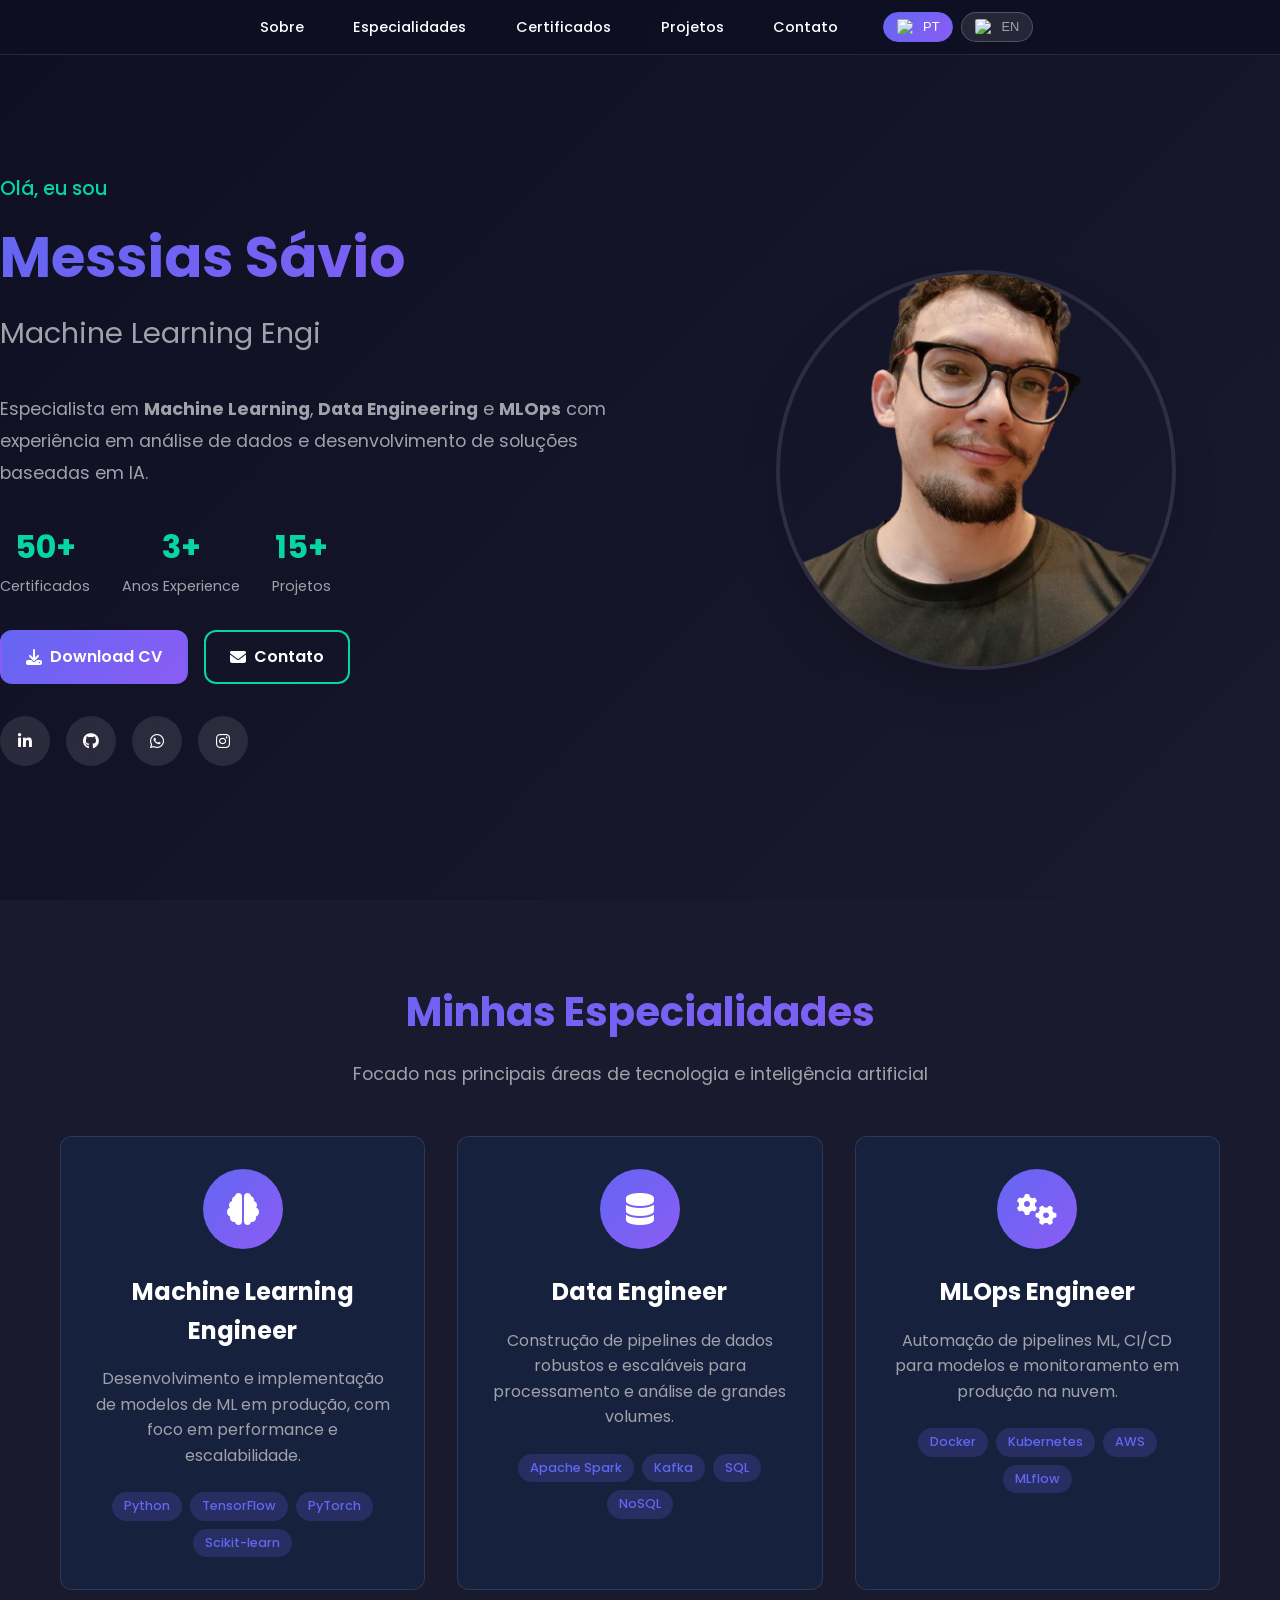
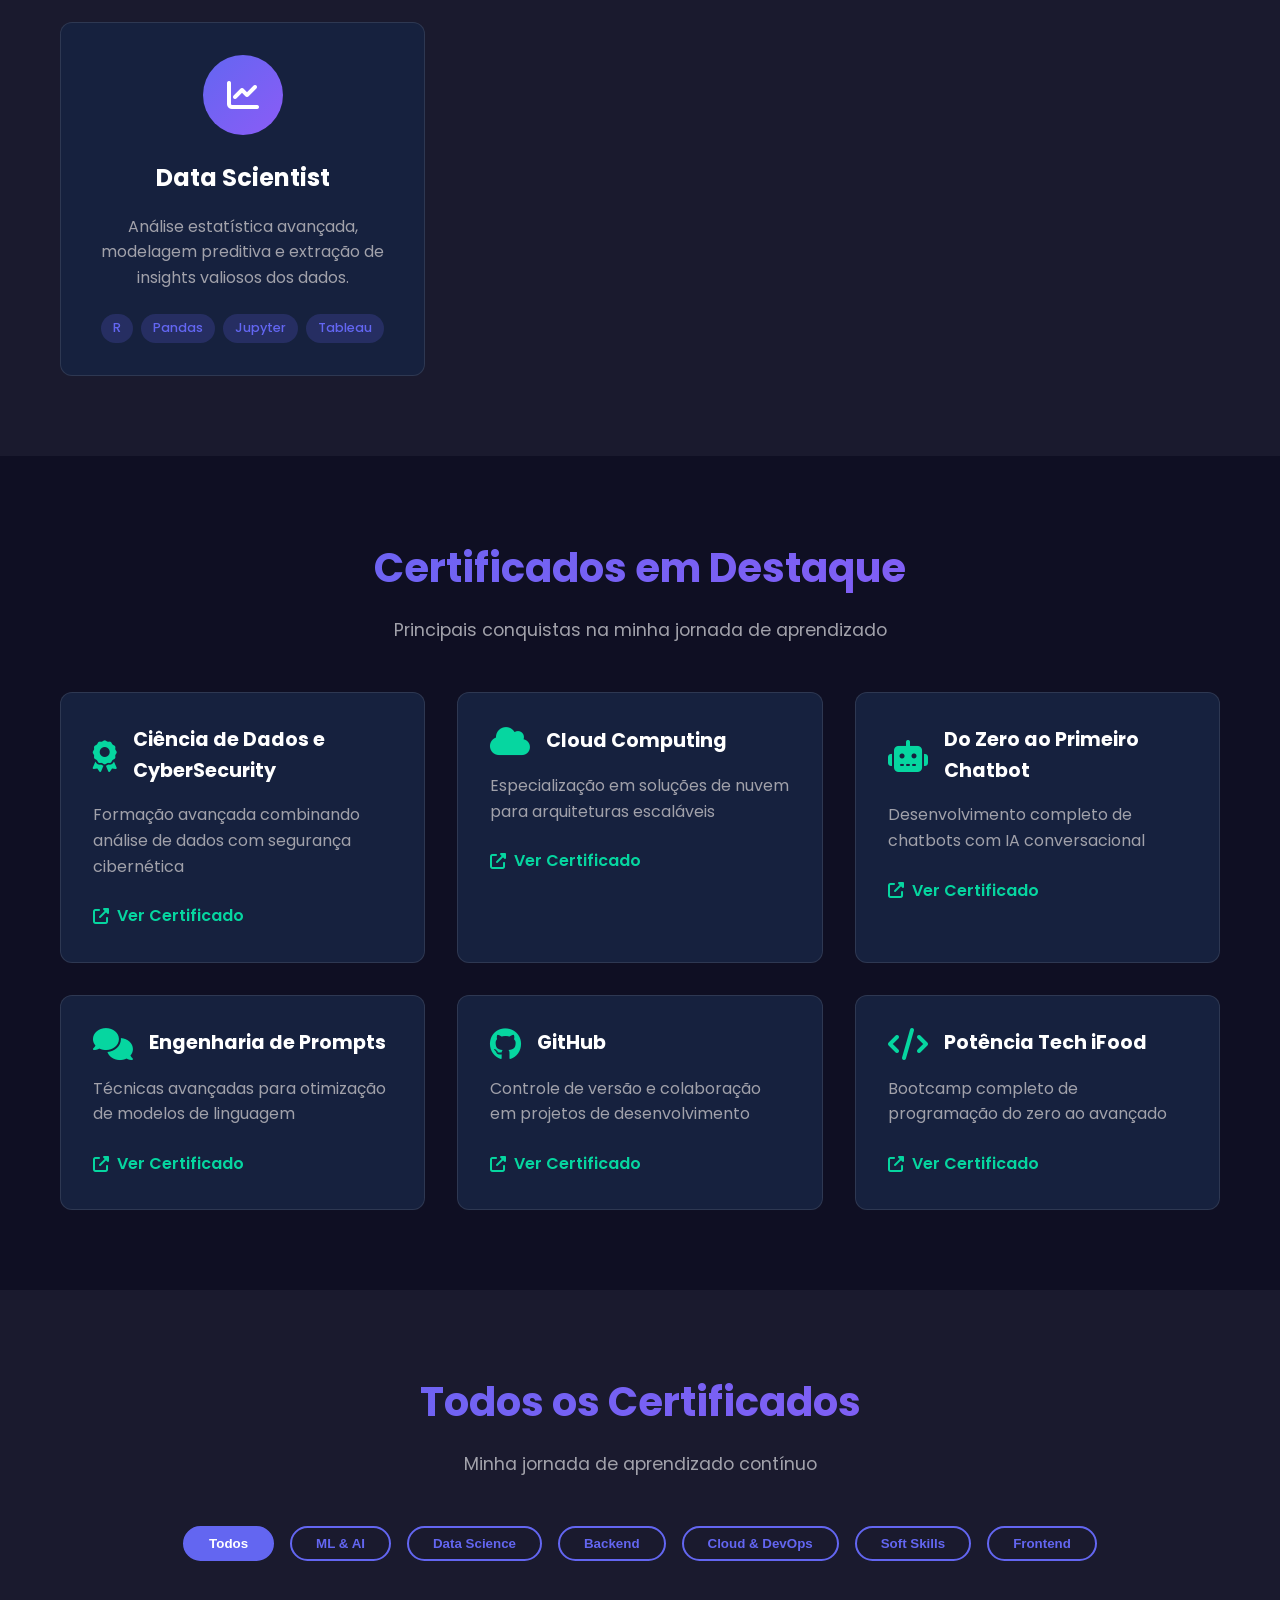
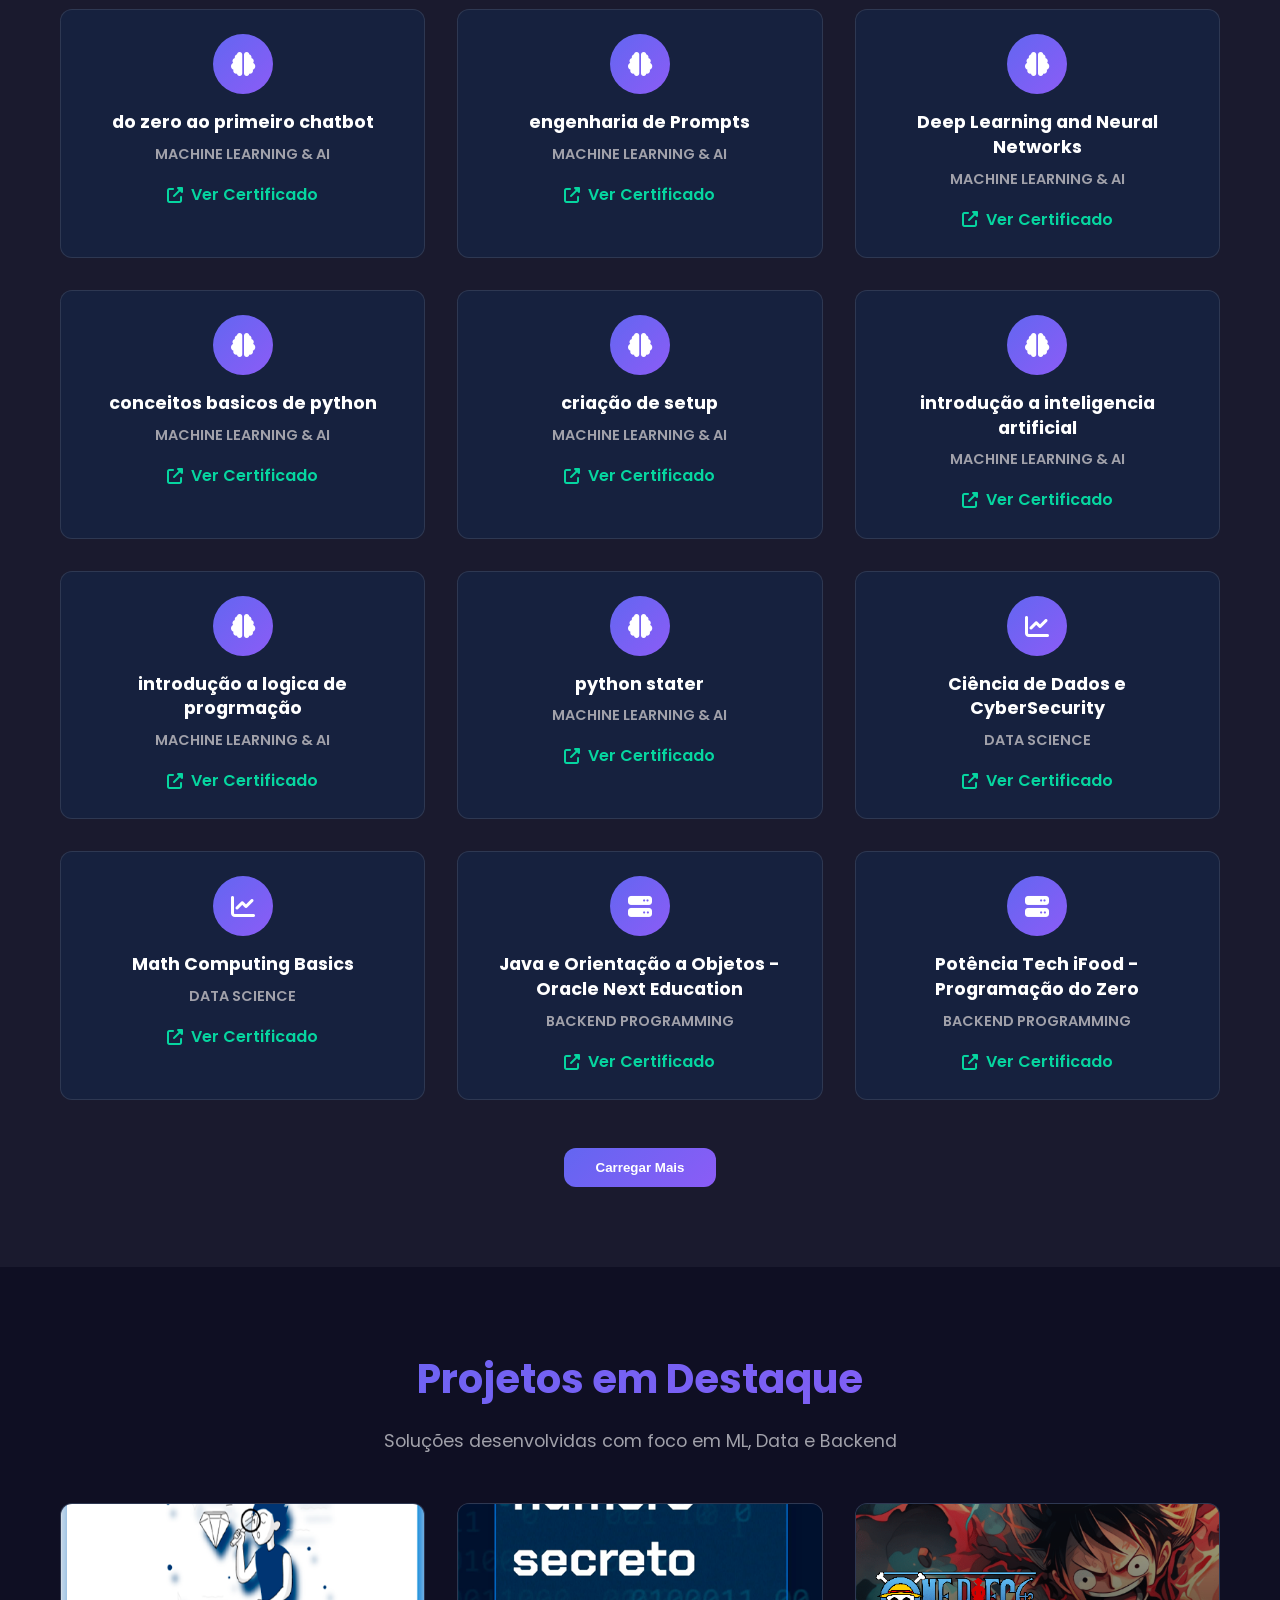
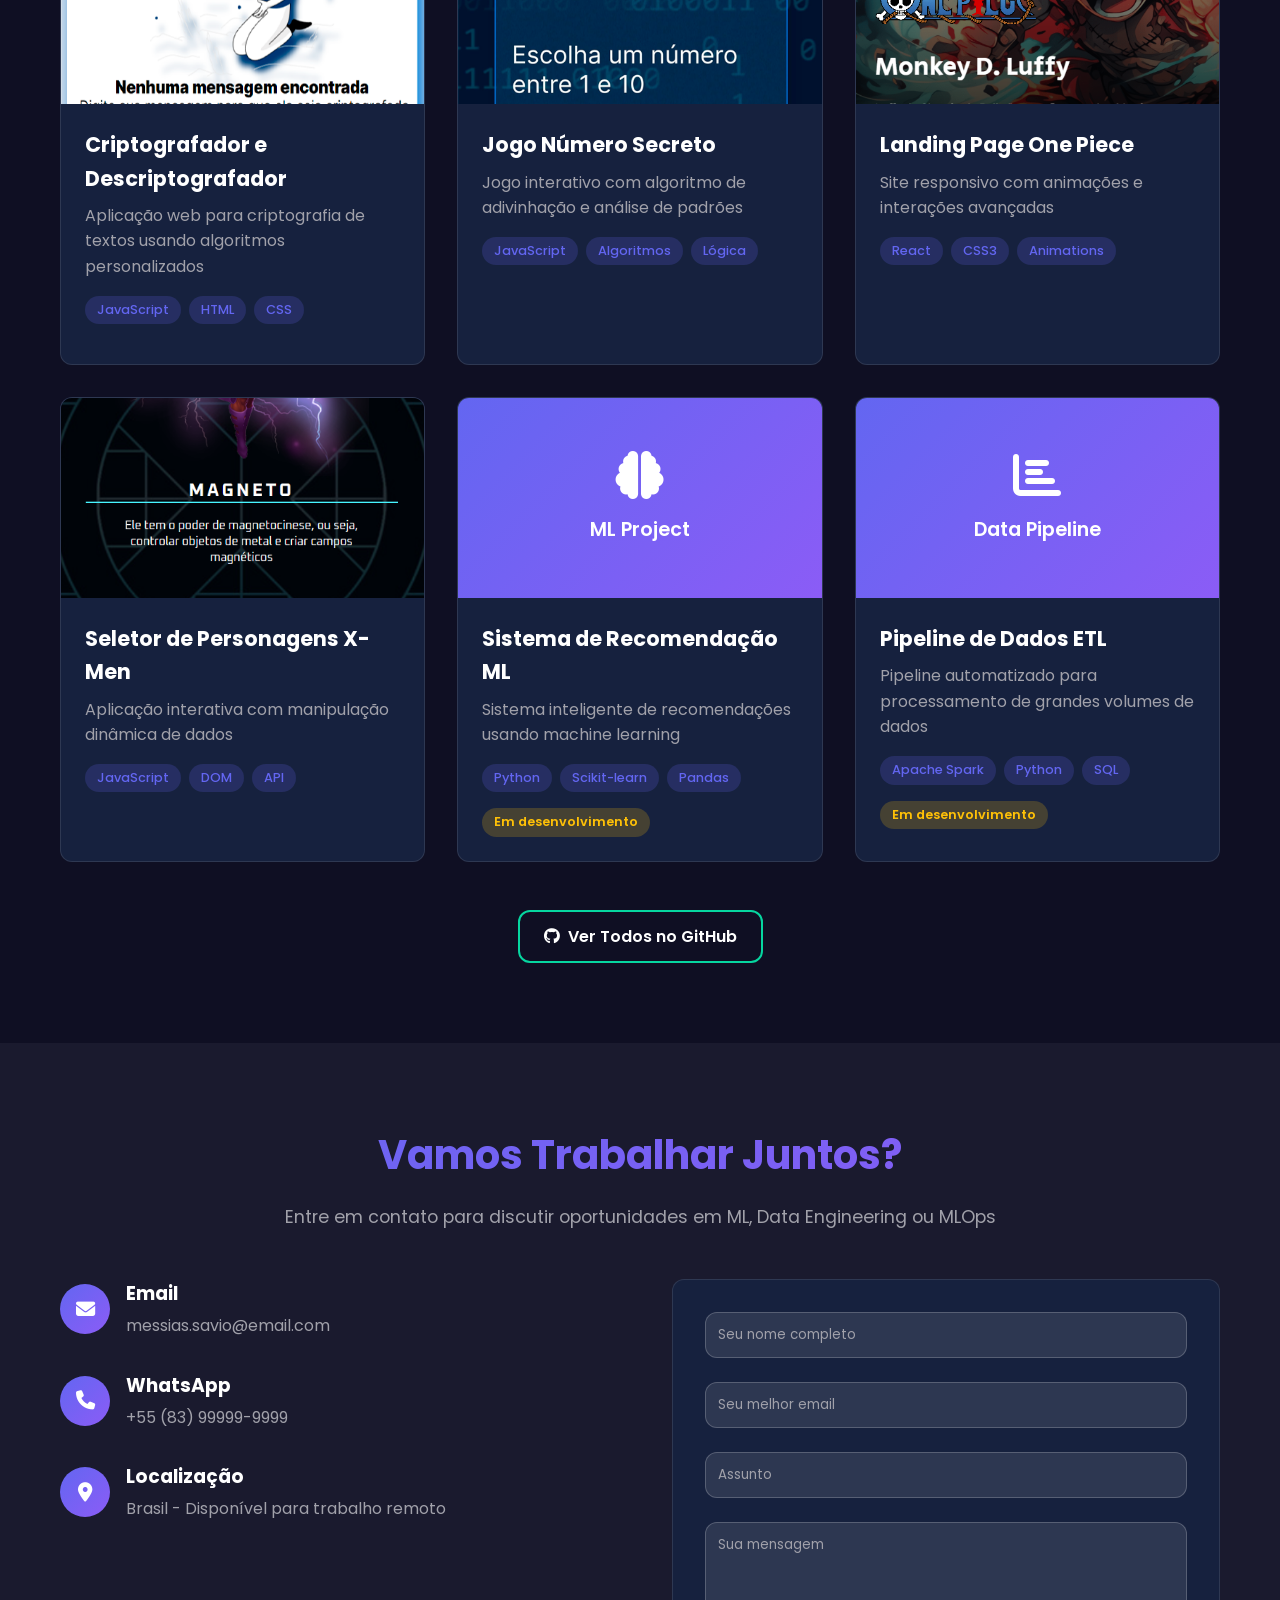
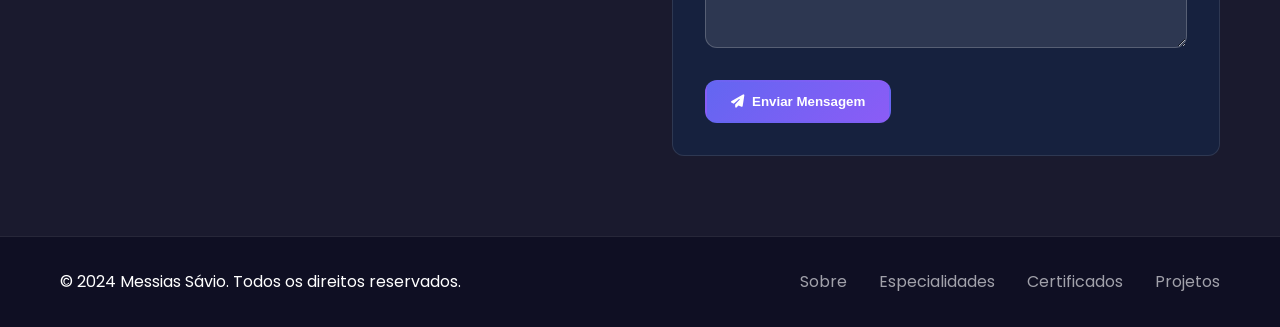
==== portifolio/index.html @ c8ed02da "fix: correct certificate links for GitHub Pages" ====
<!DOCTYPE html>
<html lang="pt-BR">
  <head>
    <meta charset="UTF-8" />
    <meta name="viewport" content="width=device-width, initial-scale=1.0" />
    <title>Messias Sávio - ML Engineer | Data Engineer | MLOps | Data Scientist</title>

    <link
      rel="stylesheet"
      href="https://cdnjs.cloudflare.com/ajax/libs/font-awesome/6.4.0/css/all.min.css"
    />

    <link
      rel="stylesheet"
      href="https://cdn.jsdelivr.net/gh/devicons/devicon@v2.14.0/devicon.min.css"
    />

    <link rel="preconnect" href="https://fonts.googleapis.com" />
    <link rel="preconnect" href="https://fonts.gstatic.com" crossorigin />
    <link
      href="https://fonts.googleapis.com/css2?family=Poppins:ital,wght@0,100;0,200;0,300;0,400;0,500;0,600;0,700;0,800;0,900;1,100;1,200;1,300;1,400;1,500;1,600;1,700;1,800;1,900&family=Raleway:ital,wght@0,100..900;1,100..900&display=swap"
      rel="stylesheet"
    />

    <link rel="stylesheet" href="./src/css/reset.css">
    <link rel="stylesheet" href="./src/css/estilos.css">
    <link rel="stylesheet" href="./src/css/responsivo.css">

  </head>
  <body>
    <header class="cabecalho">
      <div class="container">
        <nav class="menu">
          <ul>
            <li><a href="#sobre" data-i18n="nav.about">Sobre</a></li>
            <li><a href="#especialidades" data-i18n="nav.specialties">Especialidades</a></li>
            <li><a href="#certificados" data-i18n="nav.certificates">Certificados</a></li>
            <li><a href="#projetos" data-i18n="nav.projects">Projetos</a></li>
            <li><a href="#contato" data-i18n="nav.contact">Contato</a></li>
          </ul>
        </nav>

        <div class="language-switcher">
          <button class="lang-btn active" data-lang="pt">
            <img src="https://flagicons.lipis.dev/flags/4x3/br.svg" alt="PT" width="20" height="15">
            PT
          </button>
          <button class="lang-btn" data-lang="en">
            <img src="https://flagicons.lipis.dev/flags/4x3/us.svg" alt="EN" width="20" height="15">
            EN
          </button>
        </div>

        <div class="menu-mobile">
          <i class="fas fa-bars"></i>
        </div>
      </div>
    </header>

    <!-- Hero Section -->
    <section class="hero" id="sobre">
      <div class="hero-content">
        <div class="hero-info">
          <h1 class="hero-title">
            <span class="greeting" data-i18n="hero.greeting">Olá, eu sou</span>
            <span class="name" data-i18n="hero.name">Messias Sávio</span>
            <span class="profession" id="animated-profession"></span>
          </h1>
          
          <p class="hero-description" data-i18n="hero.description">
            Especialista em <strong>Machine Learning</strong>, <strong>Data Engineering</strong> e <strong>MLOps</strong> 
            com experiência em análise de dados e desenvolvimento de soluções baseadas em IA.
          </p>
          
          <div class="hero-stats">
            <div class="stat">
              <span class="stat-number">50+</span>
              <span class="stat-label" data-i18n="hero.stats.certificates">Certificados</span>
            </div>
            <div class="stat">
              <span class="stat-number">3+</span>
              <span class="stat-label" data-i18n="hero.stats.experience">Anos Experience</span>
            </div>
            <div class="stat">
              <span class="stat-number">15+</span>
              <span class="stat-label" data-i18n="hero.stats.projects">Projetos</span>
            </div>
          </div>

          <div class="hero-buttons">
            <a href="./Resume_Messias_Savio_English.pdf" download class="btn-primary" id="downloadCV">
              <i class="fas fa-download"></i>
              <span data-i18n="hero.buttons.downloadCV">Download CV</span>
            </a>
            <a href="#contato" class="btn-secondary">
              <i class="fas fa-envelope"></i>
              <span data-i18n="hero.buttons.contact">Contato</span>
            </a>
          </div>

          <div class="social-links">
            <a href="https://www.linkedin.com/in/messias-savio/" title="LinkedIn" target="_blank">
              <i class="fab fa-linkedin-in"></i>
            </a>
            <a href="https://github.com/MessiasSavio" title="GitHub" target="_blank">
              <i class="fab fa-github"></i>
            </a>
            <a href="https://wa.me/5583999999999" title="WhatsApp" target="_blank">
              <i class="fab fa-whatsapp"></i>
            </a>
            <a href="https://www.instagram.com/messias.savio/" title="Instagram" target="_blank">
              <i class="fab fa-instagram"></i>
            </a>
          </div>
        </div>

        <div class="hero-image">
          <div class="image-container">
            <img src="./src/imagens/messias-perfil.png" alt="Messias Sávio - ML Engineer" />
            <div class="image-decoration"></div>
          </div>
        </div>
      </div>
    </section>

    <!-- Especialidades Section -->
    <section class="especialidades" id="especialidades">
      <div class="container">
        <h2 class="section-title" data-i18n="specialties.title">Minhas Especialidades</h2>
        <p class="section-subtitle" data-i18n="specialties.subtitle">Focado nas principais áreas de tecnologia e inteligência artificial</p>
        
        <div class="especialidades-grid">
          <div class="especialidade-card ml-engineer">
            <div class="card-icon">
              <i class="fas fa-brain"></i>
            </div>
            <h3 data-i18n="specialties.cards.mlEngineer.title">Machine Learning Engineer</h3>
            <p data-i18n="specialties.cards.mlEngineer.description">Desenvolvimento e implementação de modelos de ML em produção, com foco em performance e escalabilidade.</p>
            <div class="tech-stack">
              <span class="tech">Python</span>
              <span class="tech">TensorFlow</span>
              <span class="tech">PyTorch</span>
              <span class="tech">Scikit-learn</span>
            </div>
          </div>

          <div class="especialidade-card data-engineer">
            <div class="card-icon">
              <i class="fas fa-database"></i>
            </div>
            <h3 data-i18n="specialties.cards.dataEngineer.title">Data Engineer</h3>
            <p data-i18n="specialties.cards.dataEngineer.description">Construção de pipelines de dados robustos e escaláveis para processamento e análise de grandes volumes.</p>
            <div class="tech-stack">
              <span class="tech">Apache Spark</span>
              <span class="tech">Kafka</span>
              <span class="tech">SQL</span>
              <span class="tech">NoSQL</span>
            </div>
          </div>

          <div class="especialidade-card mlops-engineer">
            <div class="card-icon">
              <i class="fas fa-cogs"></i>
            </div>
            <h3 data-i18n="specialties.cards.mlopsEngineer.title">MLOps Engineer</h3>
            <p data-i18n="specialties.cards.mlopsEngineer.description">Automação de pipelines ML, CI/CD para modelos e monitoramento em produção na nuvem.</p>
            <div class="tech-stack">
              <span class="tech">Docker</span>
              <span class="tech">Kubernetes</span>
              <span class="tech">AWS</span>
              <span class="tech">MLflow</span>
            </div>
          </div>

          <div class="especialidade-card data-scientist">
            <div class="card-icon">
              <i class="fas fa-chart-line"></i>
            </div>
            <h3 data-i18n="specialties.cards.dataScientist.title">Data Scientist</h3>
            <p data-i18n="specialties.cards.dataScientist.description">Análise estatística avançada, modelagem preditiva e extração de insights valiosos dos dados.</p>
            <div class="tech-stack">
              <span class="tech">R</span>
              <span class="tech">Pandas</span>
              <span class="tech">Jupyter</span>
              <span class="tech">Tableau</span>
            </div>
          </div>
        </div>
      </div>
    </section>

    <!-- Certificados em Destaque -->
    <section class="certificados-destaque">
      <div class="container">
        <h2 class="section-title" data-i18n="certificates.featured.title">Certificados em Destaque</h2>
        <p class="section-subtitle" data-i18n="certificates.featured.subtitle">Principais conquistas na minha jornada de aprendizado</p>
        
        <div class="destaques-grid">
          <div class="destaque-card">
            <div class="card-header">
              <i class="fas fa-award"></i>
              <h3 data-i18n="certificates.featured.dataCyber.title">Ciência de Dados e CyberSecurity</h3>
            </div>
            <p data-i18n="certificates.featured.dataCyber.description">Formação avançada combinando análise de dados com segurança cibernética</p>
            <a href="./certificados/Destaques/Ciência de Dados e CyberSecurity.pdf" target="_blank" class="view-cert">
              <i class="fas fa-external-link-alt"></i>
              <span data-i18n="certificates.viewCert">Ver Certificado</span>
            </a>
          </div>

          <div class="destaque-card">
            <div class="card-header">
              <i class="fas fa-cloud"></i>
              <h3 data-i18n="certificates.featured.cloud.title">Cloud Computing</h3>
            </div>
            <p data-i18n="certificates.featured.cloud.description">Especialização em soluções de nuvem para arquiteturas escaláveis</p>
            <a href="./certificados/Destaques/Cloud Computing.pdf" target="_blank" class="view-cert">
              <i class="fas fa-external-link-alt"></i>
              <span data-i18n="certificates.viewCert">Ver Certificado</span>
            </a>
          </div>

          <div class="destaque-card">
            <div class="card-header">
              <i class="fas fa-robot"></i>
              <h3 data-i18n="certificates.featured.chatbot.title">Do Zero ao Primeiro Chatbot</h3>
            </div>
            <p data-i18n="certificates.featured.chatbot.description">Desenvolvimento completo de chatbots com IA conversacional</p>
            <a href="./certificados/Destaques/do zero ao primeiro chatbot.pdf" target="_blank" class="view-cert">
              <i class="fas fa-external-link-alt"></i>
              <span data-i18n="certificates.viewCert">Ver Certificado</span>
            </a>
          </div>

          <div class="destaque-card">
            <div class="card-header">
              <i class="fas fa-comments"></i>
              <h3 data-i18n="certificates.featured.prompts.title">Engenharia de Prompts</h3>
            </div>
            <p data-i18n="certificates.featured.prompts.description">Técnicas avançadas para otimização de modelos de linguagem</p>
            <a href="./certificados/Destaques/engenharia de Prompts.pdf" target="_blank" class="view-cert">
              <i class="fas fa-external-link-alt"></i>
              <span data-i18n="certificates.viewCert">Ver Certificado</span>
            </a>
          </div>

          <div class="destaque-card">
            <div class="card-header">
              <i class="fab fa-github"></i>
              <h3 data-i18n="certificates.featured.github.title">GitHub</h3>
            </div>
            <p data-i18n="certificates.featured.github.description">Controle de versão e colaboração em projetos de desenvolvimento</p>
            <a href="./certificados/Destaques/github.pdf" target="_blank" class="view-cert">
              <i class="fas fa-external-link-alt"></i>
              <span data-i18n="certificates.viewCert">Ver Certificado</span>
            </a>
          </div>

          <div class="destaque-card">
            <div class="card-header">
              <i class="fas fa-code"></i>
              <h3 data-i18n="certificates.featured.ifood.title">Potência Tech iFood</h3>
            </div>
            <p data-i18n="certificates.featured.ifood.description">Bootcamp completo de programação do zero ao avançado</p>
            <a href="./certificados/Destaques/Potência Tech iFood - Programação do Zero.pdf" target="_blank" class="view-cert">
              <i class="fas fa-external-link-alt"></i>
              <span data-i18n="certificates.viewCert">Ver Certificado</span>
            </a>
          </div>
        </div>
      </div>
    </section>
    <!-- Todos os Certificados -->
    <section class="certificados" id="certificados">
      <div class="container">
        <h2 class="section-title" data-i18n="certificates.all.title">Todos os Certificados</h2>
        <p class="section-subtitle" data-i18n="certificates.all.subtitle">Minha jornada de aprendizado contínuo</p>
        
        <div class="certificados-filter">
          <button class="filter-btn active" data-filter="all" data-i18n="certificates.filters.all">Todos</button>
          <button class="filter-btn" data-filter="ml-ai" data-i18n="certificates.filters.mlAi">ML & AI</button>
          <button class="filter-btn" data-filter="data-science" data-i18n="certificates.filters.dataScience">Data Science</button>
          <button class="filter-btn" data-filter="backend" data-i18n="certificates.filters.backend">Backend</button>
          <button class="filter-btn" data-filter="cloud-devops" data-i18n="certificates.filters.cloudDevops">Cloud & DevOps</button>
          <button class="filter-btn" data-filter="soft-skills" data-i18n="certificates.filters.softSkills">Soft Skills</button>
          <button class="filter-btn" data-filter="frontend" data-i18n="certificates.filters.frontend">Frontend</button>
        </div>

        <div class="certificados-grid" id="certificados-container">
          <!-- Certificados serão carregados dinamicamente via JavaScript -->
        </div>

        <button class="load-more-btn" id="load-more-certificates" data-i18n="certificates.loadMore">Carregar Mais</button>
      </div>
    </section>

    <!-- Projetos -->
    <section class="projetos" id="projetos">
      <div class="container">
        <h2 class="section-title" data-i18n="projects.title">Projetos em Destaque</h2>
        <p class="section-subtitle" data-i18n="projects.subtitle">Soluções desenvolvidas com foco em ML, Data e Backend</p>

        <div class="projetos-grid">
          <div class="projeto-card ml-project">
            <div class="projeto-image">
              <img src="./src/imagens/alura_decodificador.png" alt="Criptografador e Descriptografador" />
              <div class="projeto-overlay">
                <div class="projeto-links">
                  <a href="https://github.com/MessiasSavio/decodificador-genial" target="_blank" data-i18n-title="projects.viewOnGithub">
                    <i class="fab fa-github"></i>
                  </a>
                  <a href="#" target="_blank" data-i18n-title="projects.viewDemo">
                    <i class="fas fa-external-link-alt"></i>
                  </a>
                </div>
              </div>
            </div>
            <div class="projeto-content">
              <h3 data-i18n="projects.items.cryptographer.title">Criptografador e Descriptografador</h3>
              <p data-i18n="projects.items.cryptographer.description">Aplicação web para criptografia de textos usando algoritmos personalizados</p>
              <div class="projeto-tech">
                <span class="tech">JavaScript</span>
                <span class="tech">HTML</span>
                <span class="tech">CSS</span>
              </div>
            </div>
          </div>

          <div class="projeto-card data-project">
            <div class="projeto-image">
              <img src="./src/imagens/jogoNumeroSecreto.png" alt="Jogo Número Secreto" />
              <div class="projeto-overlay">
                <div class="projeto-links">
                  <a href="https://github.com/MessiasSavio/jogo-numero-secreto" target="_blank" data-i18n-title="projects.viewOnGithub">
                    <i class="fab fa-github"></i>
                  </a>
                  <a href="#" target="_blank" data-i18n-title="projects.viewDemo">
                    <i class="fas fa-external-link-alt"></i>
                  </a>
                </div>
              </div>
            </div>
            <div class="projeto-content">
              <h3 data-i18n="projects.items.numberGame.title">Jogo Número Secreto</h3>
              <p data-i18n="projects.items.numberGame.description">Jogo interativo com algoritmo de adivinhação e análise de padrões</p>
              <div class="projeto-tech">
                <span class="tech">JavaScript</span>
                <span class="tech">Algoritmos</span>
                <span class="tech">Lógica</span>
              </div>
            </div>
          </div>

          <div class="projeto-card fullstack-project">
            <div class="projeto-image">
              <img src="./src/imagens/projeto-one-piece.png" alt="Landing Page One Piece" />
              <div class="projeto-overlay">
                <div class="projeto-links">
                  <a href="https://github.com/MessiasSavio/projeto-one-piece" target="_blank" data-i18n-title="projects.viewOnGithub">
                    <i class="fab fa-github"></i>
                  </a>
                  <a href="#" target="_blank" data-i18n-title="projects.viewDemo">
                    <i class="fas fa-external-link-alt"></i>
                  </a>
                </div>
              </div>
            </div>
            <div class="projeto-content">
              <h3 data-i18n="projects.items.onePiece.title">Landing Page One Piece</h3>
              <p data-i18n="projects.items.onePiece.description">Site responsivo com animações e interações avançadas</p>
              <div class="projeto-tech">
                <span class="tech">React</span>
                <span class="tech">CSS3</span>
                <span class="tech">Animations</span>
              </div>
            </div>
          </div>

          <div class="projeto-card backend-project">
            <div class="projeto-image">
              <img src="./src/imagens/projeto-x-men.png" alt="Seletor X-Men" />
              <div class="projeto-overlay">
                <div class="projeto-links">
                  <a href="https://github.com/MessiasSavio/x-men-selector" target="_blank" data-i18n-title="projects.viewOnGithub">
                    <i class="fab fa-github"></i>
                  </a>
                  <a href="#" target="_blank" data-i18n-title="projects.viewDemo">
                    <i class="fas fa-external-link-alt"></i>
                  </a>
                </div>
              </div>
            </div>
            <div class="projeto-content">
              <h3 data-i18n="projects.items.xMen.title">Seletor de Personagens X-Men</h3>
              <p data-i18n="projects.items.xMen.description">Aplicação interativa com manipulação dinâmica de dados</p>
              <div class="projeto-tech">
                <span class="tech">JavaScript</span>
                <span class="tech">DOM</span>
                <span class="tech">API</span>
              </div>
            </div>
          </div>

          <!-- Projetos ML/Data (placeholder para futuros projetos) -->
          <div class="projeto-card ml-project">
            <div class="projeto-image">
              <div class="placeholder-project">
                <i class="fas fa-brain"></i>
                <span>ML Project</span>
              </div>
              <div class="projeto-overlay">
                <div class="projeto-links">
                  <a href="#" target="_blank" data-i18n-title="projects.inDevelopment">
                    <i class="fas fa-code"></i>
                  </a>
                </div>
              </div>
            </div>
            <div class="projeto-content">
              <h3 data-i18n="projects.items.mlRecommendation.title">Sistema de Recomendação ML</h3>
              <p data-i18n="projects.items.mlRecommendation.description">Sistema inteligente de recomendações usando machine learning</p>
              <div class="projeto-tech">
                <span class="tech">Python</span>
                <span class="tech">Scikit-learn</span>
                <span class="tech">Pandas</span>
              </div>
              <div class="projeto-status" data-i18n="projects.inDevelopment">Em desenvolvimento</div>
            </div>
          </div>

          <div class="projeto-card data-project">
            <div class="projeto-image">
              <div class="placeholder-project">
                <i class="fas fa-chart-bar"></i>
                <span>Data Pipeline</span>
              </div>
              <div class="projeto-overlay">
                <div class="projeto-links">
                  <a href="#" target="_blank" data-i18n-title="projects.inDevelopment">
                    <i class="fas fa-code"></i>
                  </a>
                </div>
              </div>
            </div>
            <div class="projeto-content">
              <h3 data-i18n="projects.items.etlPipeline.title">Pipeline de Dados ETL</h3>
              <p data-i18n="projects.items.etlPipeline.description">Pipeline automatizado para processamento de grandes volumes de dados</p>
              <div class="projeto-tech">
                <span class="tech">Apache Spark</span>
                <span class="tech">Python</span>
                <span class="tech">SQL</span>
              </div>
              <div class="projeto-status" data-i18n="projects.inDevelopment">Em desenvolvimento</div>
            </div>
          </div>
        </div>

        <div class="view-all-projects">
          <a href="https://github.com/MessiasSavio" target="_blank" class="btn-secondary">
            <i class="fab fa-github"></i>
            <span data-i18n="projects.viewAllOnGithub">Ver Todos no GitHub</span>
          </a>
        </div>
      </div>
    </section>

    <!-- Contato -->
    <section class="contato" id="contato">
      <div class="container">
        <h2 class="section-title" data-i18n="contact.title">Vamos Trabalhar Juntos?</h2>
        <p class="section-subtitle" data-i18n="contact.subtitle">Entre em contato para discutir oportunidades em ML, Data Engineering ou MLOps</p>
        
        <div class="contato-content">
          <div class="contato-info">
            <div class="contato-item">
              <i class="fas fa-envelope"></i>
              <div>
                <h3 data-i18n="contact.email.label">Email</h3>
                <p>messias.savio@email.com</p>
              </div>
            </div>
            
            <div class="contato-item">
              <i class="fas fa-phone"></i>
              <div>
                <h3 data-i18n="contact.whatsapp.label">WhatsApp</h3>
                <p>+55 (83) 99999-9999</p>
              </div>
            </div>
            
            <div class="contato-item">
              <i class="fas fa-map-marker-alt"></i>
              <div>
                <h3 data-i18n="contact.location.label">Localização</h3>
                <p data-i18n="contact.location.value">Brasil - Disponível para trabalho remoto</p>
              </div>
            </div>
          </div>

          <div class="contato-form">
            <form>
              <div class="form-group">
                <input type="text" data-i18n-placeholder="contact.form.name" placeholder="Seu nome completo" required>
              </div>
              <div class="form-group">
                <input type="email" data-i18n-placeholder="contact.form.email" placeholder="Seu melhor email" required>
              </div>
              <div class="form-group">
                <input type="text" data-i18n-placeholder="contact.form.subject" placeholder="Assunto">
              </div>
              <div class="form-group">
                <textarea data-i18n-placeholder="contact.form.message" placeholder="Sua mensagem" rows="5" required></textarea>
              </div>
              <button type="submit" class="btn-primary">
                <i class="fas fa-paper-plane"></i>
                <span data-i18n="contact.form.send">Enviar Mensagem</span>
              </button>
            </form>
          </div>
        </div>
      </div>
    </section>

    <footer class="footer">
      <div class="container">
        <p data-i18n="footer.copyright">&copy; 2024 Messias Sávio. Todos os direitos reservados.</p>
        <div class="footer-links">
          <a href="#sobre" data-i18n="nav.about">Sobre</a>
          <a href="#especialidades" data-i18n="nav.specialties">Especialidades</a>
          <a href="#certificados" data-i18n="nav.certificates">Certificados</a>
          <a href="#projetos" data-i18n="nav.projects">Projetos</a>
        </div>
      </div>
    </footer>

    <script src="./src/js/index.js"></script>

  </body>
</html>
---- portifolio/src/css/estilos.css ----
/* ===== GLOBAL STYLES ===== */
:root {
    --primary-color: #6366f1;
    --secondary-color: #8b5cf6;
    --accent-color: #06d6a0;
    --dark-bg: #0f0f23;
    --dark-secondary: #1a1a2e;
    --dark-card: #16213e;
    --text-primary: #ffffff;
    --text-secondary: #a1a1aa;
    --gradient-primary: linear-gradient(135deg, var(--primary-color), var(--secondary-color));
    --gradient-accent: linear-gradient(135deg, var(--accent-color), #00b894);
    --shadow-light: 0 4px 6px -1px rgba(0, 0, 0, 0.1);
    --shadow-medium: 0 10px 15px -3px rgba(0, 0, 0, 0.1);
    --shadow-heavy: 0 25px 50px -12px rgba(0, 0, 0, 0.25);
    --border-radius: 12px;
    --transition: all 0.3s cubic-bezier(0.4, 0, 0.2, 1);
}

* {
    margin: 0;
    padding: 0;
    box-sizing: border-box;
}

html {
    scroll-behavior: smooth;
}

body {
    font-family: "Poppins", sans-serif;
    background: var(--dark-bg);
    color: var(--text-primary);
    line-height: 1.6;
    overflow-x: hidden;
}

.container {
    max-width: 1200px;
    margin: 0 auto;
    padding: 0 20px;
}

/* ===== HEADER ===== */
.cabecalho {
    position: fixed;
    top: 0;
    left: 0;
    right: 0;
    z-index: 1000;
    background: rgba(15, 15, 35, 0.95);
    backdrop-filter: blur(10px);
    border-bottom: 1px solid rgba(255, 255, 255, 0.1);
    padding: 0.75rem 0;
    transition: var(--transition);
}

.cabecalho .container {
    display: flex;
    justify-content: center;
    align-items: center;
    position: relative;
}



.menu ul {
    display: flex;
    list-style: none;
    gap: 1.5rem;
    margin: 0;
    padding: 0;
}

.menu a {
    color: var(--text-primary);
    text-decoration: none;
    font-weight: 500;
    font-size: 0.9rem;
    padding: 0.5rem 0.8rem;
    border-radius: 8px;
    transition: var(--transition);
    position: relative;
    white-space: nowrap;
}

.menu a:hover {
    color: var(--accent-color);
    background: rgba(6, 214, 160, 0.1);
    transform: translateY(-1px);
}

.menu a.active {
    color: var(--accent-color);
    background: rgba(6, 214, 160, 0.15);
}

/* ===== LANGUAGE SWITCHER ===== */
.language-switcher {
    display: flex;
    gap: 0.5rem;
    margin-left: 2rem;
}

.lang-btn {
    display: flex;
    align-items: center;
    gap: 0.4rem;
    background: rgba(255, 255, 255, 0.1);
    border: 1px solid rgba(255, 255, 255, 0.2);
    color: var(--text-secondary);
    padding: 0.4rem 0.8rem;
    border-radius: 20px;
    cursor: pointer;
    font-size: 0.8rem;
    font-weight: 500;
    transition: var(--transition);
    backdrop-filter: blur(10px);
}

.lang-btn:hover {
    background: rgba(255, 255, 255, 0.15);
    color: var(--text-primary);
    transform: translateY(-1px);
}

.lang-btn.active {
    background: var(--gradient-primary);
    color: white;
    border-color: var(--primary-color);
}

.lang-btn img {
    border-radius: 2px;
    object-fit: cover;
}

.menu-mobile {
    display: none;
    color: var(--text-primary);
    font-size: 1.3rem;
    cursor: pointer;
    padding: 0.5rem;
    position: absolute;
    right: 0;
}



/* ===== HERO SECTION ===== */
.hero {
    min-height: 100vh;
    display: flex;
    align-items: center;
    padding: 120px 0 80px;
    background: linear-gradient(135deg, var(--dark-bg) 0%, var(--dark-secondary) 100%);
}

.hero-content {
    display: grid;
    grid-template-columns: 1fr 1fr;
    gap: 4rem;
    align-items: center;
}

.hero-info {
    z-index: 2;
}

.hero-title {
    margin-bottom: 1.5rem;
}

.greeting {
    display: block;
    font-size: 1.2rem;
    color: var(--accent-color);
    font-weight: 500;
    margin-bottom: 0.5rem;
}

.name {
    display: block;
    font-size: 3.5rem;
    font-weight: 700;
    background: var(--gradient-primary);
    -webkit-background-clip: text;
    -webkit-text-fill-color: transparent;
    background-clip: text;
    margin-bottom: 0.5rem;
}

.profession {
    display: block;
    font-size: 1.8rem;
    color: var(--text-secondary);
    font-weight: 400;
    min-height: 60px;
}

.hero-description {
    font-size: 1.1rem;
    color: var(--text-secondary);
    margin-bottom: 2rem;
    line-height: 1.8;
}

.hero-stats {
    display: flex;
    gap: 2rem;
    margin-bottom: 2rem;
}

.stat {
    text-align: center;
}

.stat-number {
    display: block;
    font-size: 2rem;
    font-weight: 700;
    color: var(--accent-color);
}

.stat-label {
    font-size: 0.9rem;
    color: var(--text-secondary);
}

.hero-buttons {
    display: flex;
    gap: 1rem;
    margin-bottom: 2rem;
}

.btn-primary, .btn-secondary {
    padding: 0.75rem 1.5rem;
    border-radius: var(--border-radius);
    text-decoration: none;
    font-weight: 600;
    display: inline-flex;
    align-items: center;
    gap: 0.5rem;
    transition: var(--transition);
    border: 2px solid transparent;
}

.btn-primary {
    background: var(--gradient-primary);
    color: white;
}

.btn-primary:hover {
    transform: translateY(-2px);
    box-shadow: var(--shadow-medium);
}

.btn-secondary {
    background: transparent;
    color: var(--text-primary);
    border-color: var(--accent-color);
}

.btn-secondary:hover {
    background: var(--accent-color);
    color: var(--dark-bg);
}

.social-links {
    display: flex;
    gap: 1rem;
}

.social-links a {
    width: 50px;
    height: 50px;
    border-radius: 50%;
    background: rgba(255, 255, 255, 0.1);
    display: flex;
    align-items: center;
    justify-content: center;
    color: var(--text-primary);
    text-decoration: none;
    transition: var(--transition);
    backdrop-filter: blur(10px);
}

.social-links a:hover {
    background: var(--accent-color);
    color: var(--dark-bg);
    transform: translateY(-3px);
}

.hero-image {
    position: relative;
    display: flex;
    justify-content: center;
}

.image-container {
    position: relative;
    width: 400px;
    height: 400px;
}

.image-container img {
    width: 100%;
    height: 100%;
    object-fit: cover;
    border-radius: 50%;
    box-shadow: var(--shadow-heavy);
    border: 4px solid rgba(255, 255, 255, 0.1);
}

.image-decoration {
    position: absolute;
    top: -20px;
    left: -20px;
    right: -20px;
    bottom: -20px;
    border-radius: 50%;
    background: var(--gradient-primary);
    z-index: -1;
    animation: rotate 20s linear infinite;
    opacity: 0.3;
}

@keyframes rotate {
    from { transform: rotate(0deg); }
    to { transform: rotate(360deg); }
}

/* ===== SECTION TITLES ===== */
.section-title {
    font-size: 2.5rem;
    font-weight: 700;
    text-align: center;
    margin-bottom: 1rem;
    background: var(--gradient-primary);
    -webkit-background-clip: text;
    -webkit-text-fill-color: transparent;
    background-clip: text;
}

.section-subtitle {
    text-align: center;
    color: var(--text-secondary);
    font-size: 1.1rem;
    margin-bottom: 3rem;
}

/* ===== ESPECIALIDADES ===== */
.especialidades {
    padding: 80px 0;
    background: var(--dark-secondary);
}

.especialidades-grid {
    display: grid;
    grid-template-columns: repeat(auto-fit, minmax(280px, 1fr));
    gap: 2rem;
}

.especialidade-card {
    background: var(--dark-card);
    padding: 2rem;
    border-radius: var(--border-radius);
    text-align: center;
    transition: var(--transition);
    border: 1px solid rgba(255, 255, 255, 0.1);
    position: relative;
    overflow: hidden;
}

.especialidade-card::before {
    content: '';
    position: absolute;
    top: 0;
    left: 0;
    right: 0;
    height: 4px;
    background: var(--gradient-primary);
    transform: scaleX(0);
    transition: var(--transition);
}

.especialidade-card:hover::before {
    transform: scaleX(1);
}

.especialidade-card:hover {
    transform: translateY(-10px);
    box-shadow: var(--shadow-heavy);
}

.card-icon {
    width: 80px;
    height: 80px;
    margin: 0 auto 1.5rem;
    background: var(--gradient-primary);
    border-radius: 50%;
    display: flex;
    align-items: center;
    justify-content: center;
    font-size: 2rem;
    color: white;
}

.especialidade-card h3 {
    font-size: 1.5rem;
    margin-bottom: 1rem;
    color: var(--text-primary);
}

.especialidade-card p {
    color: var(--text-secondary);
    margin-bottom: 1.5rem;
    line-height: 1.6;
}

.tech-stack {
    display: flex;
    flex-wrap: wrap;
    gap: 0.5rem;
    justify-content: center;
}

.tech {
    background: rgba(99, 102, 241, 0.2);
    color: var(--primary-color);
    padding: 0.25rem 0.75rem;
    border-radius: 20px;
    font-size: 0.8rem;
    font-weight: 500;
}

/* ===== CERTIFICADOS DESTAQUE ===== */
.certificados-destaque {
    padding: 80px 0;
    background: var(--dark-bg);
}

.destaques-grid {
    display: grid;
    grid-template-columns: repeat(auto-fit, minmax(300px, 1fr));
    gap: 2rem;
}

.destaque-card {
    background: var(--dark-card);
    padding: 2rem;
    border-radius: var(--border-radius);
    transition: var(--transition);
    border: 1px solid rgba(255, 255, 255, 0.1);
    position: relative;
    overflow: hidden;
}

.destaque-card::before {
    content: '';
    position: absolute;
    top: 0;
    left: 0;
    right: 0;
    height: 4px;
    background: var(--gradient-accent);
    transform: scaleX(0);
    transition: var(--transition);
}

.destaque-card:hover::before {
    transform: scaleX(1);
}

.destaque-card:hover {
    transform: translateY(-5px);
    box-shadow: var(--shadow-medium);
}

.card-header {
    display: flex;
    align-items: center;
    gap: 1rem;
    margin-bottom: 1rem;
}

.card-header i {
    font-size: 2rem;
    color: var(--accent-color);
}

.card-header h3 {
    font-size: 1.2rem;
    color: var(--text-primary);
}

.destaque-card p {
    color: var(--text-secondary);
    margin-bottom: 1.5rem;
    line-height: 1.6;
}

.view-cert {
    color: var(--accent-color);
    text-decoration: none;
    font-weight: 600;
    display: inline-flex;
    align-items: center;
    gap: 0.5rem;
    transition: var(--transition);
}

.view-cert:hover {
    color: var(--text-primary);
}

/* ===== CERTIFICADOS SECTION ===== */
.certificados {
    padding: 80px 0;
    background: var(--dark-secondary);
}

.certificados-filter {
    display: flex;
    justify-content: center;
    gap: 1rem;
    margin-bottom: 3rem;
    flex-wrap: wrap;
}

.filter-btn {
    padding: 0.5rem 1.5rem;
    border: 2px solid var(--primary-color);
    background: transparent;
    color: var(--primary-color);
    border-radius: 25px;
    cursor: pointer;
    transition: var(--transition);
    font-weight: 600;
}

.filter-btn.active,
.filter-btn:hover {
    background: var(--primary-color);
    color: white;
}

.certificados-grid {
    display: grid;
    grid-template-columns: repeat(auto-fill, minmax(280px, 1fr));
    gap: 2rem;
    margin-bottom: 3rem;
}

.certificate-card {
    background: var(--dark-card);
    padding: 1.5rem;
    border-radius: var(--border-radius);
    text-align: center;
    transition: var(--transition);
    border: 1px solid rgba(255, 255, 255, 0.1);
    opacity: 0;
    transform: translateY(20px);
    animation: fadeInUp 0.6s ease forwards;
}

.certificate-card:hover {
    transform: translateY(-5px);
    box-shadow: var(--shadow-medium);
}

.certificate-icon {
    width: 60px;
    height: 60px;
    margin: 0 auto 1rem;
    background: var(--gradient-primary);
    border-radius: 50%;
    display: flex;
    align-items: center;
    justify-content: center;
    font-size: 1.5rem;
    color: white;
}

.certificate-card h3 {
    font-size: 1.1rem;
    margin-bottom: 0.5rem;
    color: var(--text-primary);
    line-height: 1.4;
}

.certificate-category {
    color: var(--text-secondary);
    font-size: 0.9rem;
    margin-bottom: 1rem;
    text-transform: uppercase;
    font-weight: 600;
}

.view-certificate {
    color: var(--accent-color);
    text-decoration: none;
    font-weight: 600;
    display: inline-flex;
    align-items: center;
    gap: 0.5rem;
    transition: var(--transition);
}

.view-certificate:hover {
    color: var(--text-primary);
}

.load-more-btn {
    display: block;
    margin: 0 auto;
    padding: 0.75rem 2rem;
    background: var(--gradient-primary);
    color: white;
    border: none;
    border-radius: var(--border-radius);
    cursor: pointer;
    font-weight: 600;
    transition: var(--transition);
}

.load-more-btn:hover {
    transform: translateY(-2px);
    box-shadow: var(--shadow-medium);
}

/* ===== PROJETOS ===== */
.projetos {
    padding: 80px 0;
    background: var(--dark-bg);
}

.projetos-grid {
    display: grid;
    grid-template-columns: repeat(auto-fit, minmax(350px, 1fr));
    gap: 2rem;
    margin-bottom: 3rem;
}

.projeto-card {
    background: var(--dark-card);
    border-radius: var(--border-radius);
    overflow: hidden;
    transition: var(--transition);
    border: 1px solid rgba(255, 255, 255, 0.1);
}

.projeto-card:hover {
    transform: translateY(-10px);
    box-shadow: var(--shadow-heavy);
}

.projeto-image {
    position: relative;
    height: 200px;
    overflow: hidden;
}

.projeto-image img {
    width: 100%;
    height: 100%;
    object-fit: cover;
    transition: var(--transition);
}

.placeholder-project {
    width: 100%;
    height: 100%;
    background: var(--gradient-primary);
    display: flex;
    flex-direction: column;
    align-items: center;
    justify-content: center;
    color: white;
    font-size: 1.2rem;
    font-weight: 600;
}

.placeholder-project i {
    font-size: 3rem;
    margin-bottom: 1rem;
}

.projeto-overlay {
    position: absolute;
    top: 0;
    left: 0;
    right: 0;
    bottom: 0;
    background: rgba(0, 0, 0, 0.8);
    display: flex;
    align-items: center;
    justify-content: center;
    opacity: 0;
    transition: var(--transition);
}

.projeto-card:hover .projeto-overlay {
    opacity: 1;
}

.projeto-links {
    display: flex;
    gap: 1rem;
}

.projeto-links a {
    width: 50px;
    height: 50px;
    background: var(--accent-color);
    color: var(--dark-bg);
    border-radius: 50%;
    display: flex;
    align-items: center;
    justify-content: center;
    text-decoration: none;
    transition: var(--transition);
}

.projeto-links a:hover {
    transform: scale(1.1);
    background: var(--text-primary);
}

.projeto-content {
    padding: 1.5rem;
}

.projeto-content h3 {
    font-size: 1.3rem;
    margin-bottom: 0.5rem;
    color: var(--text-primary);
}

.projeto-content p {
    color: var(--text-secondary);
    margin-bottom: 1rem;
    line-height: 1.6;
}

.projeto-tech {
    display: flex;
    flex-wrap: wrap;
    gap: 0.5rem;
    margin-bottom: 1rem;
}

.projeto-status {
    background: rgba(255, 193, 7, 0.2);
    color: #ffc107;
    padding: 0.25rem 0.75rem;
    border-radius: 20px;
    font-size: 0.8rem;
    font-weight: 600;
    display: inline-block;
}

.view-all-projects {
    text-align: center;
}

/* ===== CONTATO ===== */
.contato {
    padding: 80px 0;
    background: var(--dark-secondary);
}

.contato-content {
    display: grid;
    grid-template-columns: 1fr 1fr;
    gap: 4rem;
    align-items: start;
}

.contato-item {
    display: flex;
    align-items: center;
    gap: 1rem;
    margin-bottom: 2rem;
}

.contato-item i {
    width: 50px;
    height: 50px;
    background: var(--gradient-primary);
    border-radius: 50%;
    display: flex;
    align-items: center;
    justify-content: center;
    color: white;
    font-size: 1.2rem;
}

.contato-item h3 {
    color: var(--text-primary);
    margin-bottom: 0.25rem;
}

.contato-item p {
    color: var(--text-secondary);
}

.contato-form {
    background: var(--dark-card);
    padding: 2rem;
    border-radius: var(--border-radius);
    border: 1px solid rgba(255, 255, 255, 0.1);
}

.form-group {
    margin-bottom: 1.5rem;
}

.form-group input,
.form-group textarea {
    width: 100%;
    padding: 0.75rem;
    background: rgba(255, 255, 255, 0.1);
    border: 1px solid rgba(255, 255, 255, 0.2);
    border-radius: var(--border-radius);
    color: var(--text-primary);
    font-family: inherit;
    transition: var(--transition);
}

.form-group input:focus,
.form-group textarea:focus {
    outline: none;
    border-color: var(--primary-color);
    box-shadow: 0 0 0 3px rgba(99, 102, 241, 0.1);
}

.form-group input::placeholder,
.form-group textarea::placeholder {
    color: var(--text-secondary);
}

/* ===== FOOTER ===== */
.footer {
    background: var(--dark-bg);
    padding: 2rem 0;
    border-top: 1px solid rgba(255, 255, 255, 0.1);
}

.footer .container {
    display: flex;
    justify-content: space-between;
    align-items: center;
    flex-wrap: wrap;
    gap: 1rem;
}

.footer-links {
    display: flex;
    gap: 2rem;
}

.footer-links a {
    color: var(--text-secondary);
    text-decoration: none;
    transition: var(--transition);
}

.footer-links a:hover {
    color: var(--accent-color);
}

/* ===== ANIMATIONS ===== */
@keyframes fadeInUp {
    from {
        opacity: 0;
        transform: translateY(30px);
    }
    to {
        opacity: 1;
        transform: translateY(0);
    }
}

.animate-in {
    animation: fadeInUp 0.6s ease forwards;
}
---- portifolio/src/css/responsivo.css ----
/* ===== RESPONSIVE DESIGN ===== */

/* Tablet */
@media (max-width: 1024px) {
    .cabecalho .container {
        padding: 0 15px;
        justify-content: center;
    }
    
    .menu ul {
        gap: 1.2rem;
    }
    
    .menu a {
        font-size: 0.85rem;
        padding: 0.4rem 0.7rem;
    }
    
    .hero-content {
        grid-template-columns: 1fr;
        gap: 3rem;
        text-align: center;
    }
    
    .name {
        font-size: 3rem;
    }
    
    .profession {
        font-size: 1.5rem;
    }
    
    .hero-stats {
        justify-content: center;
    }
    
    .especialidades-grid {
        grid-template-columns: repeat(auto-fit, minmax(250px, 1fr));
    }
    
    .destaques-grid {
        grid-template-columns: repeat(auto-fit, minmax(280px, 1fr));
    }
    
    .projetos-grid {
        grid-template-columns: repeat(auto-fit, minmax(300px, 1fr));
    }
    
    .contato-content {
        grid-template-columns: 1fr;
        gap: 2rem;
    }
    
    .image-container {
        width: 300px;
        height: 300px;
    }
}

/* Mobile Large */
@media (max-width: 768px) {
    .container {
        padding: 0 15px;
    }
    
    .cabecalho .container {
        padding: 0 15px;
        justify-content: center;
    }
    
    .menu ul {
        display: none;
        position: absolute;
        top: 100%;
        left: 0;
        right: 0;
        background: rgba(15, 15, 35, 0.98);
        backdrop-filter: blur(10px);
        flex-direction: column;
        padding: 1rem;
        border-top: 1px solid rgba(255, 255, 255, 0.1);
        gap: 0.5rem;
    }
    
    .menu ul.active {
        display: flex;
    }
    
    .menu-mobile {
        display: block;
    }
    
    .language-switcher {
        position: absolute;
        top: 100%;
        right: 50px;
        margin: 0.5rem 0 0 0;
        background: rgba(15, 15, 35, 0.95);
        padding: 0.5rem;
        border-radius: 10px;
        border: 1px solid rgba(255, 255, 255, 0.1);
    }
    
    .section-title {
        font-size: 2rem;
    }
    
    .name {
        font-size: 2.5rem;
    }
    
    .profession {
        font-size: 1.3rem;
    }
    
    .hero-description {
        font-size: 1rem;
    }
    
    .hero-stats {
        gap: 1rem;
    }
    
    .hero-buttons {
        flex-direction: column;
        align-items: center;
    }
    
    .especialidades-grid {
        grid-template-columns: 1fr;
    }
    
    .destaques-grid {
        grid-template-columns: 1fr;
    }
    
    .certificados-grid {
        grid-template-columns: repeat(auto-fit, minmax(250px, 1fr));
    }
    
    .projetos-grid {
        grid-template-columns: 1fr;
    }
    
    .certificados-filter {
        gap: 0.5rem;
    }
    
    .filter-btn {
        padding: 0.4rem 1rem;
        font-size: 0.9rem;
    }
    
    .footer .container {
        flex-direction: column;
        text-align: center;
    }
    
    .footer-links {
        flex-wrap: wrap;
        justify-content: center;
        gap: 1rem;
    }
}

/* Mobile Small */
@media (max-width: 480px) {
    .hero {
        padding: 100px 0 60px;
    }
    
    .section-title {
        font-size: 1.8rem;
    }
    
    .name {
        font-size: 2rem;
    }
    
    .profession {
        font-size: 1.1rem;
    }
    
    .hero-stats {
        flex-direction: column;
        gap: 1.5rem;
    }
    
    .social-links {
        justify-content: center;
    }
    
    .image-container {
        width: 250px;
        height: 250px;
    }
    
    .especialidade-card,
    .destaque-card,
    .certificate-card {
        padding: 1.5rem;
    }
    
    .certificados-grid {
        grid-template-columns: 1fr;
    }
    
    .certificados-filter {
        flex-direction: column;
        align-items: center;
    }
    
    .card-header {
        flex-direction: column;
        text-align: center;
        gap: 0.5rem;
    }
    
    .projeto-content {
        padding: 1rem;
    }
    
    .contato-form {
        padding: 1.5rem;
    }
}

/* Extra Small */
@media (max-width: 360px) {
    .name {
        font-size: 1.8rem;
    }
    
    .hero-buttons {
        width: 100%;
    }
    
    .btn-primary,
    .btn-secondary {
        width: 100%;
        justify-content: center;
    }
    
    .especialidade-card,
    .destaque-card {
        padding: 1rem;
    }
    
    .card-icon {
        width: 60px;
        height: 60px;
        font-size: 1.5rem;
    }
}
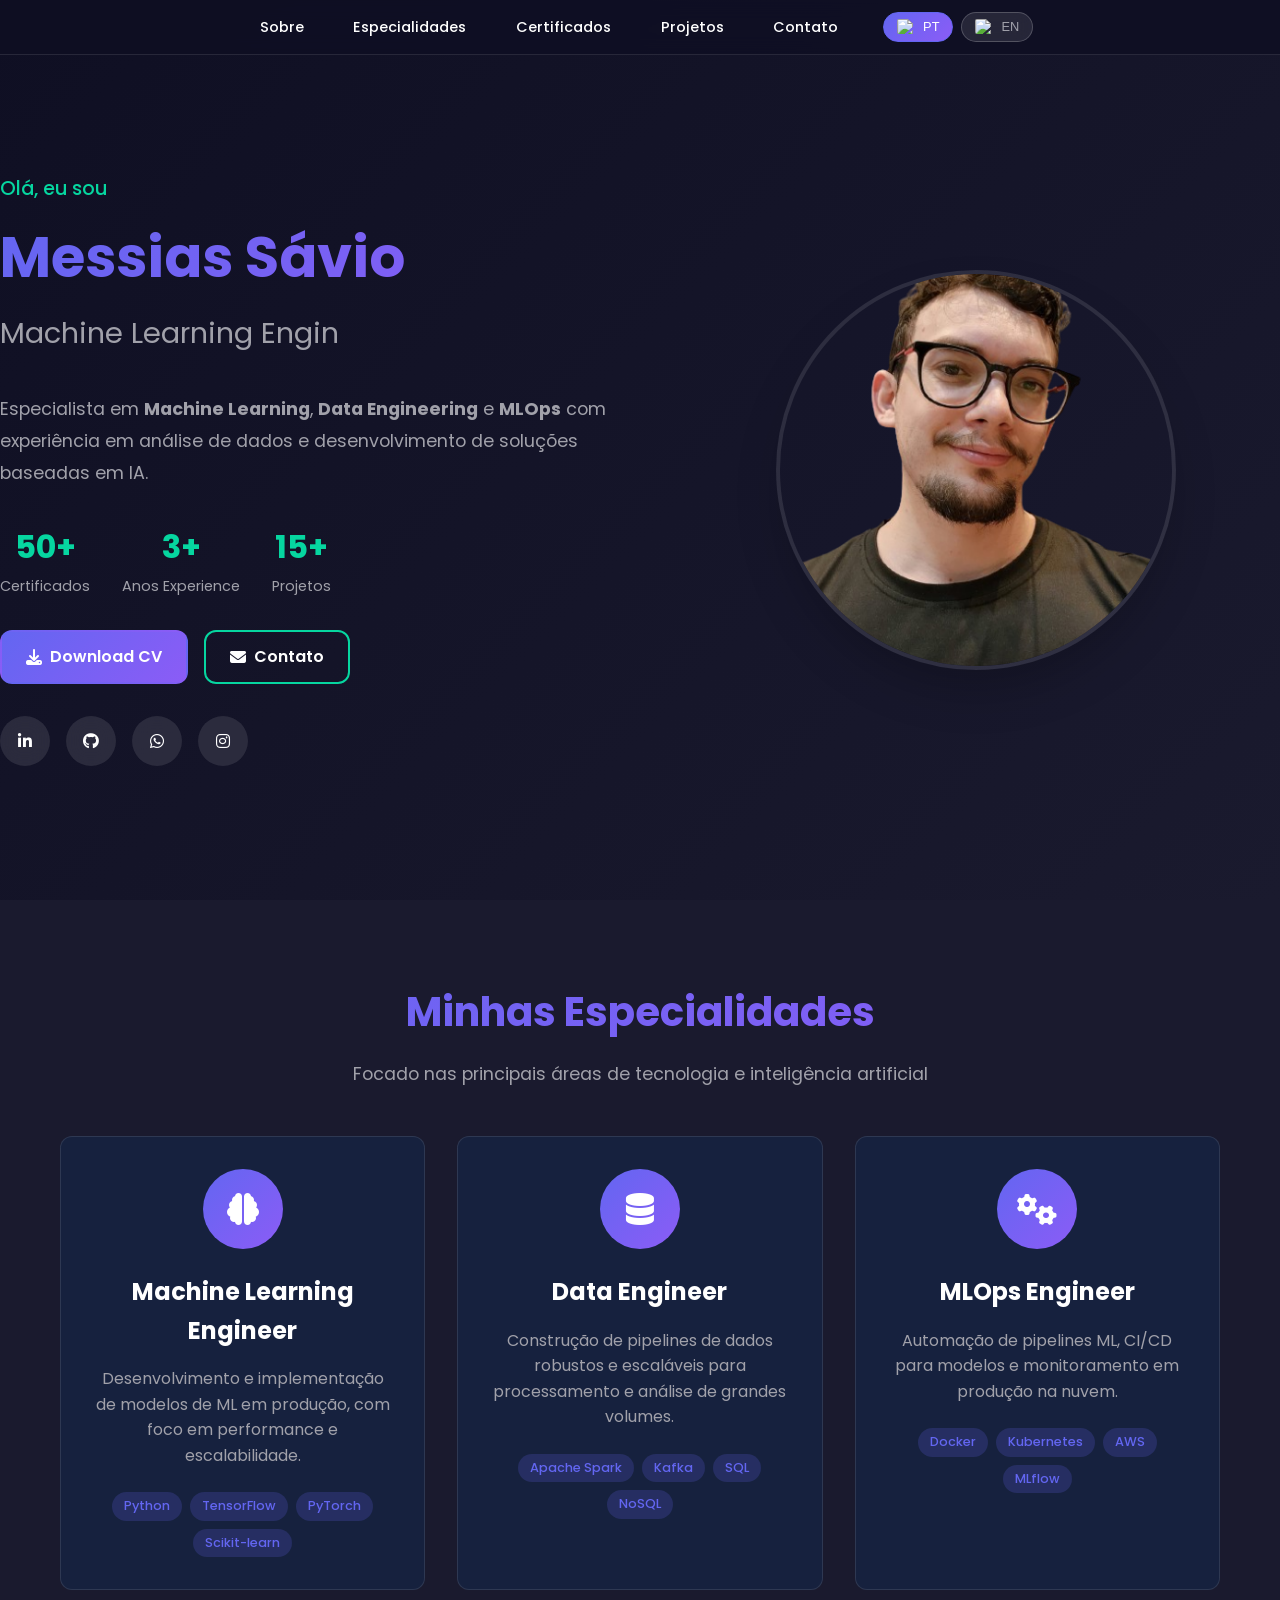
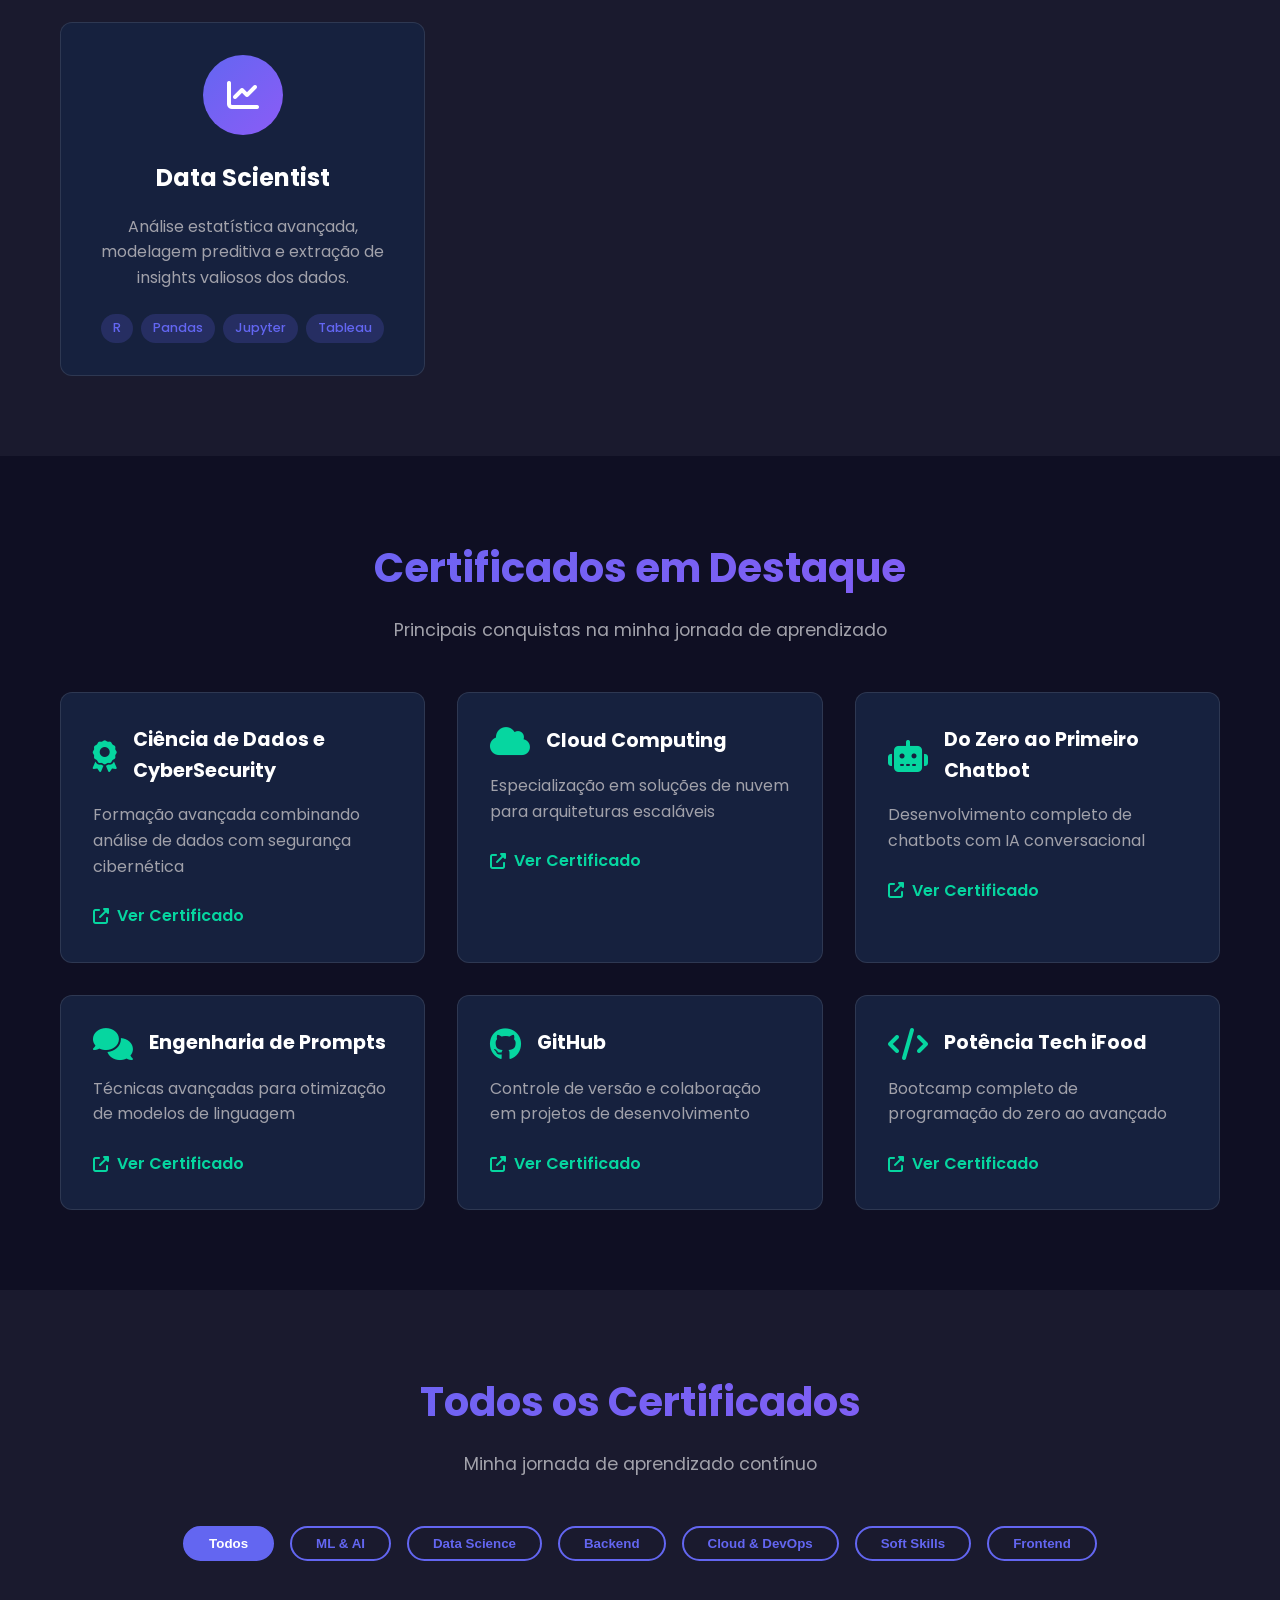
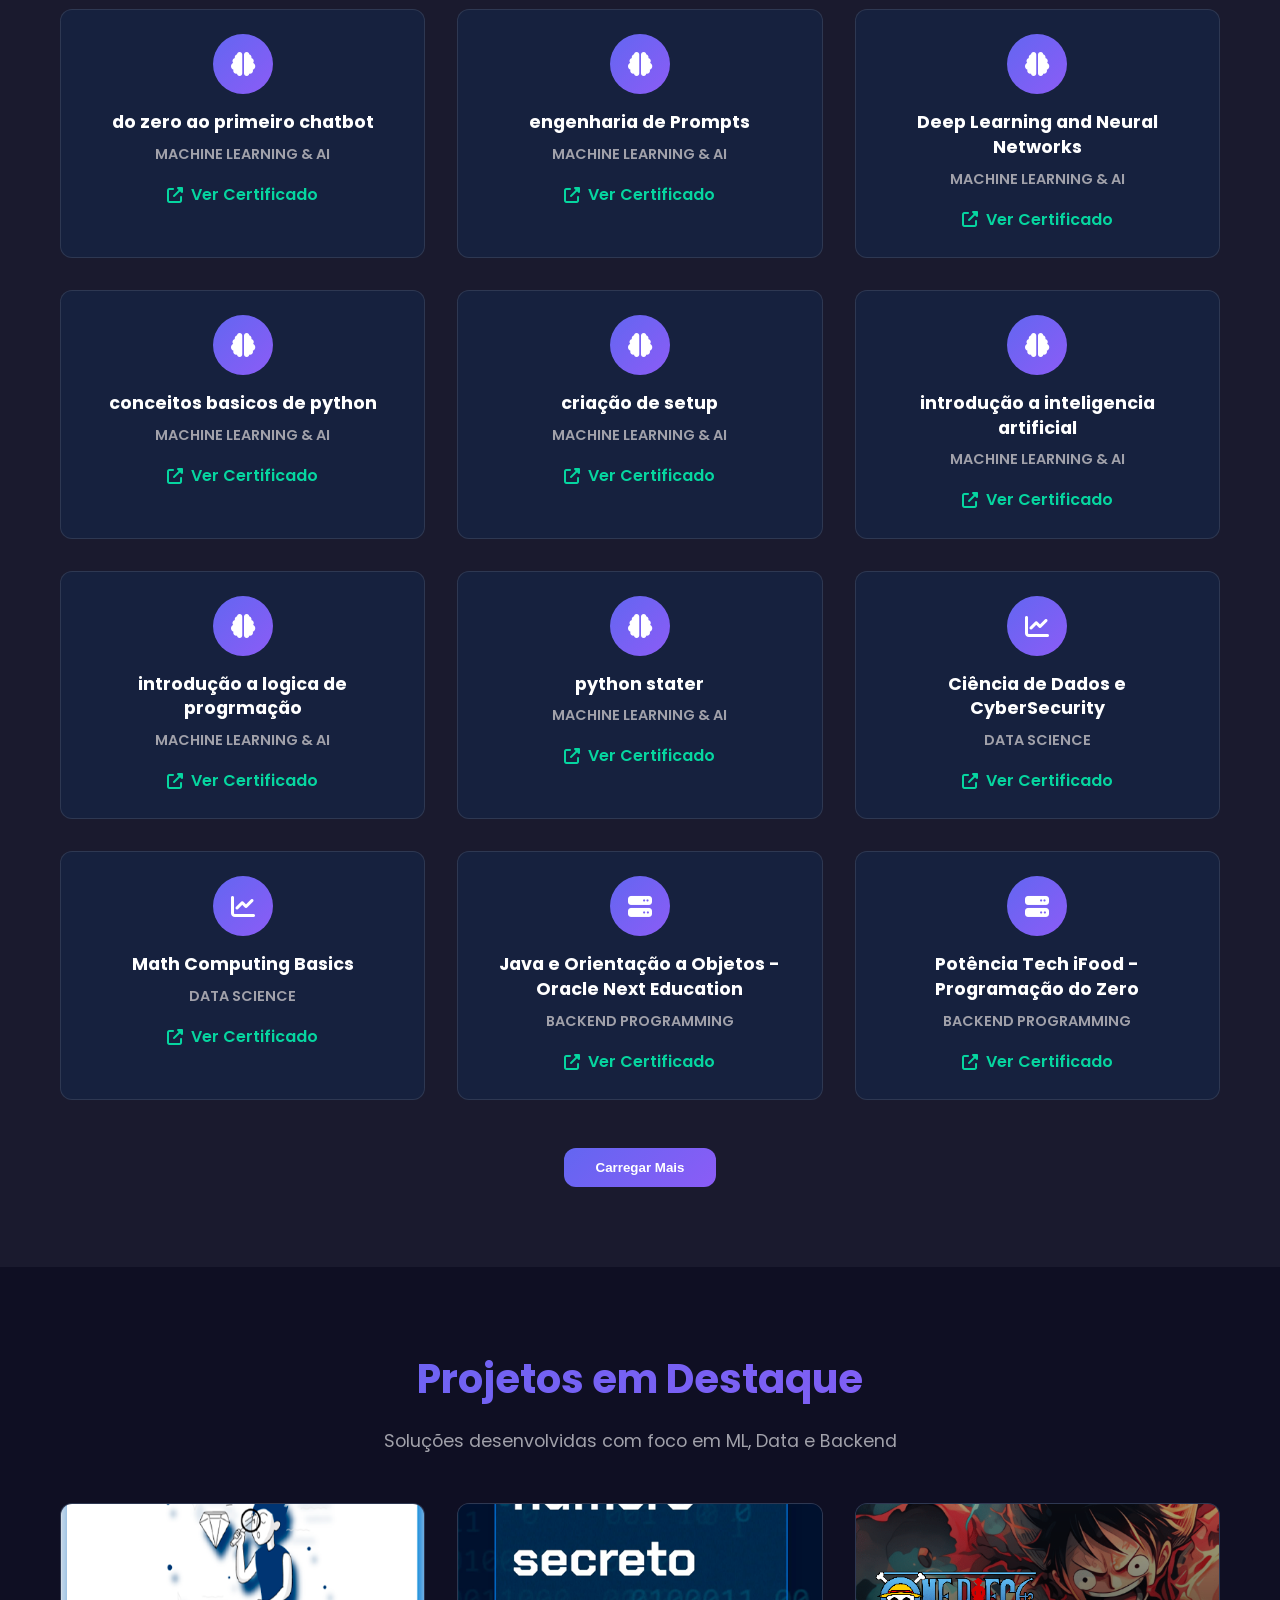
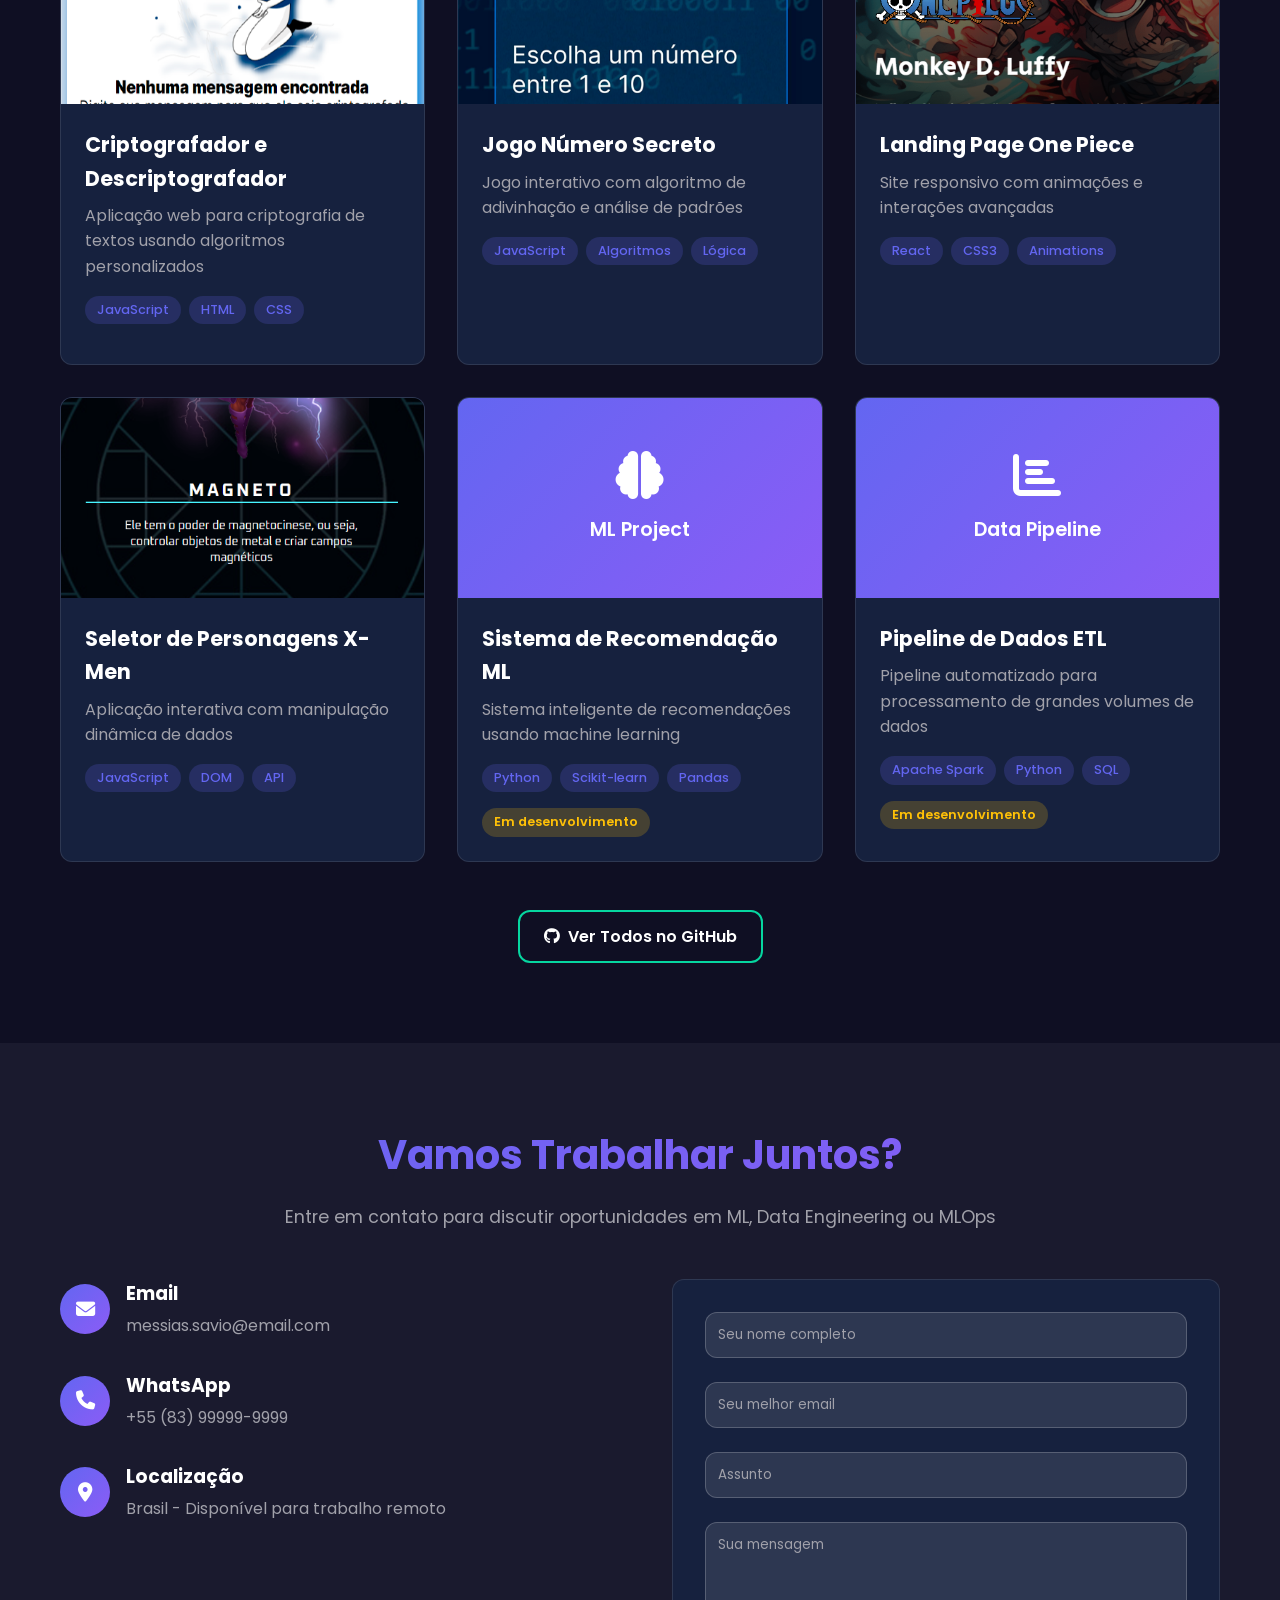
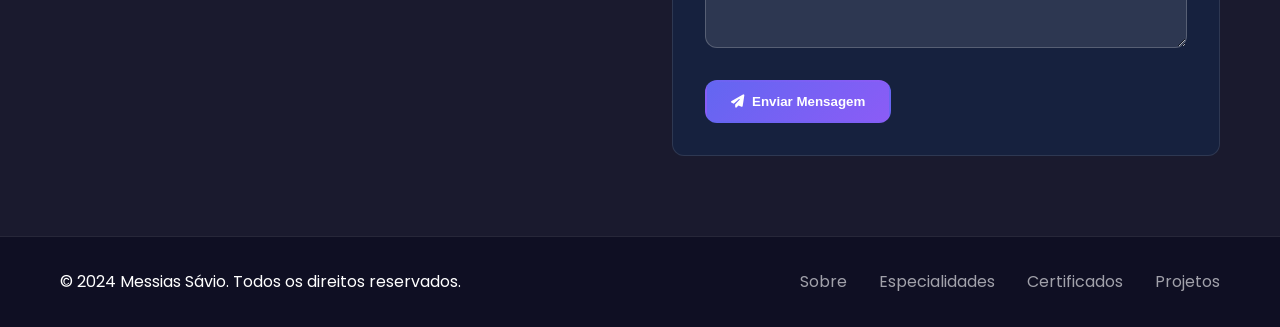
==== commit 1b04641c: "fix: use Portuguese CV for pt download" ====
--- a/portifolio/index.html
+++ b/portifolio/index.html
@@ -88,7 +88,7 @@
           </div>
 
           <div class="hero-buttons">
-            <a href="./Resume_Messias_Savio_English.pdf" download class="btn-primary" id="downloadCV">
+            <a href="./Curriculo_Messias_Savio_Atualizado.pdf" download class="btn-primary" id="downloadCV">
               <i class="fas fa-download"></i>
               <span data-i18n="hero.buttons.downloadCV">Download CV</span>
             </a>
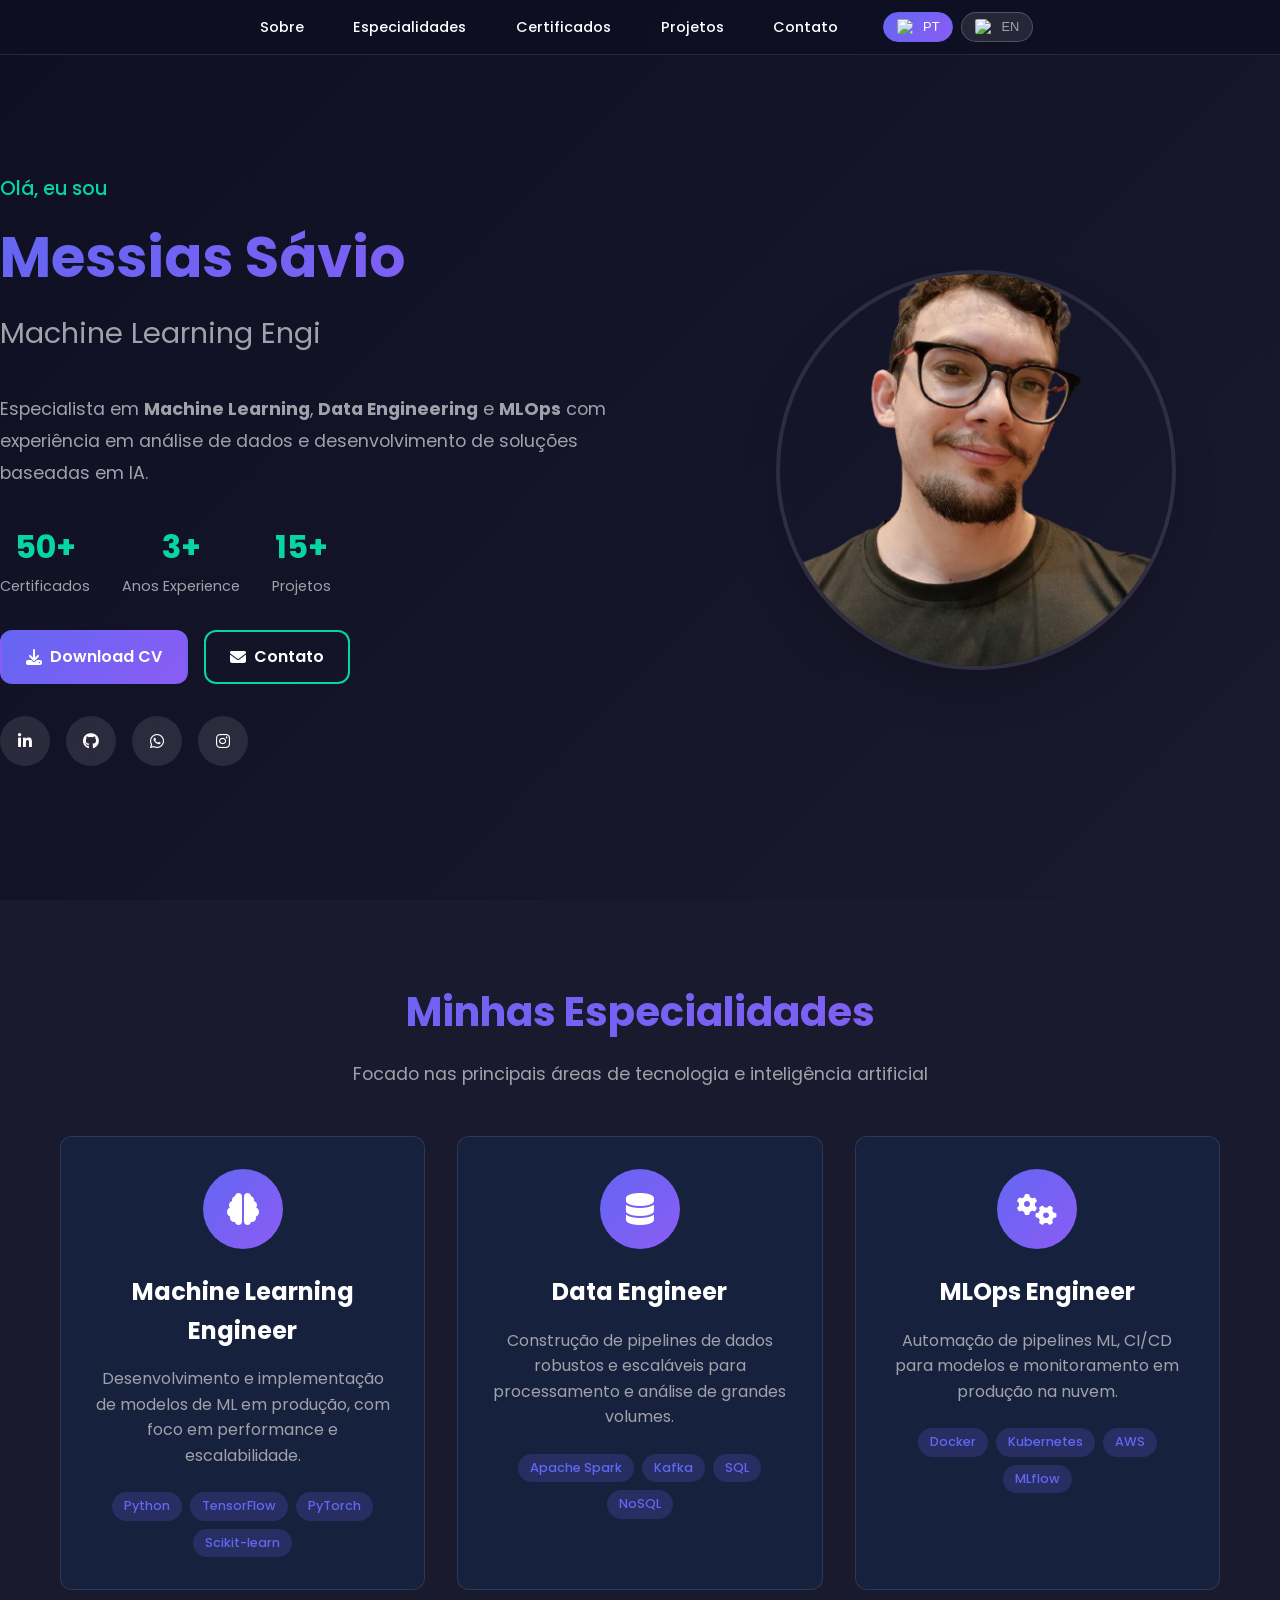
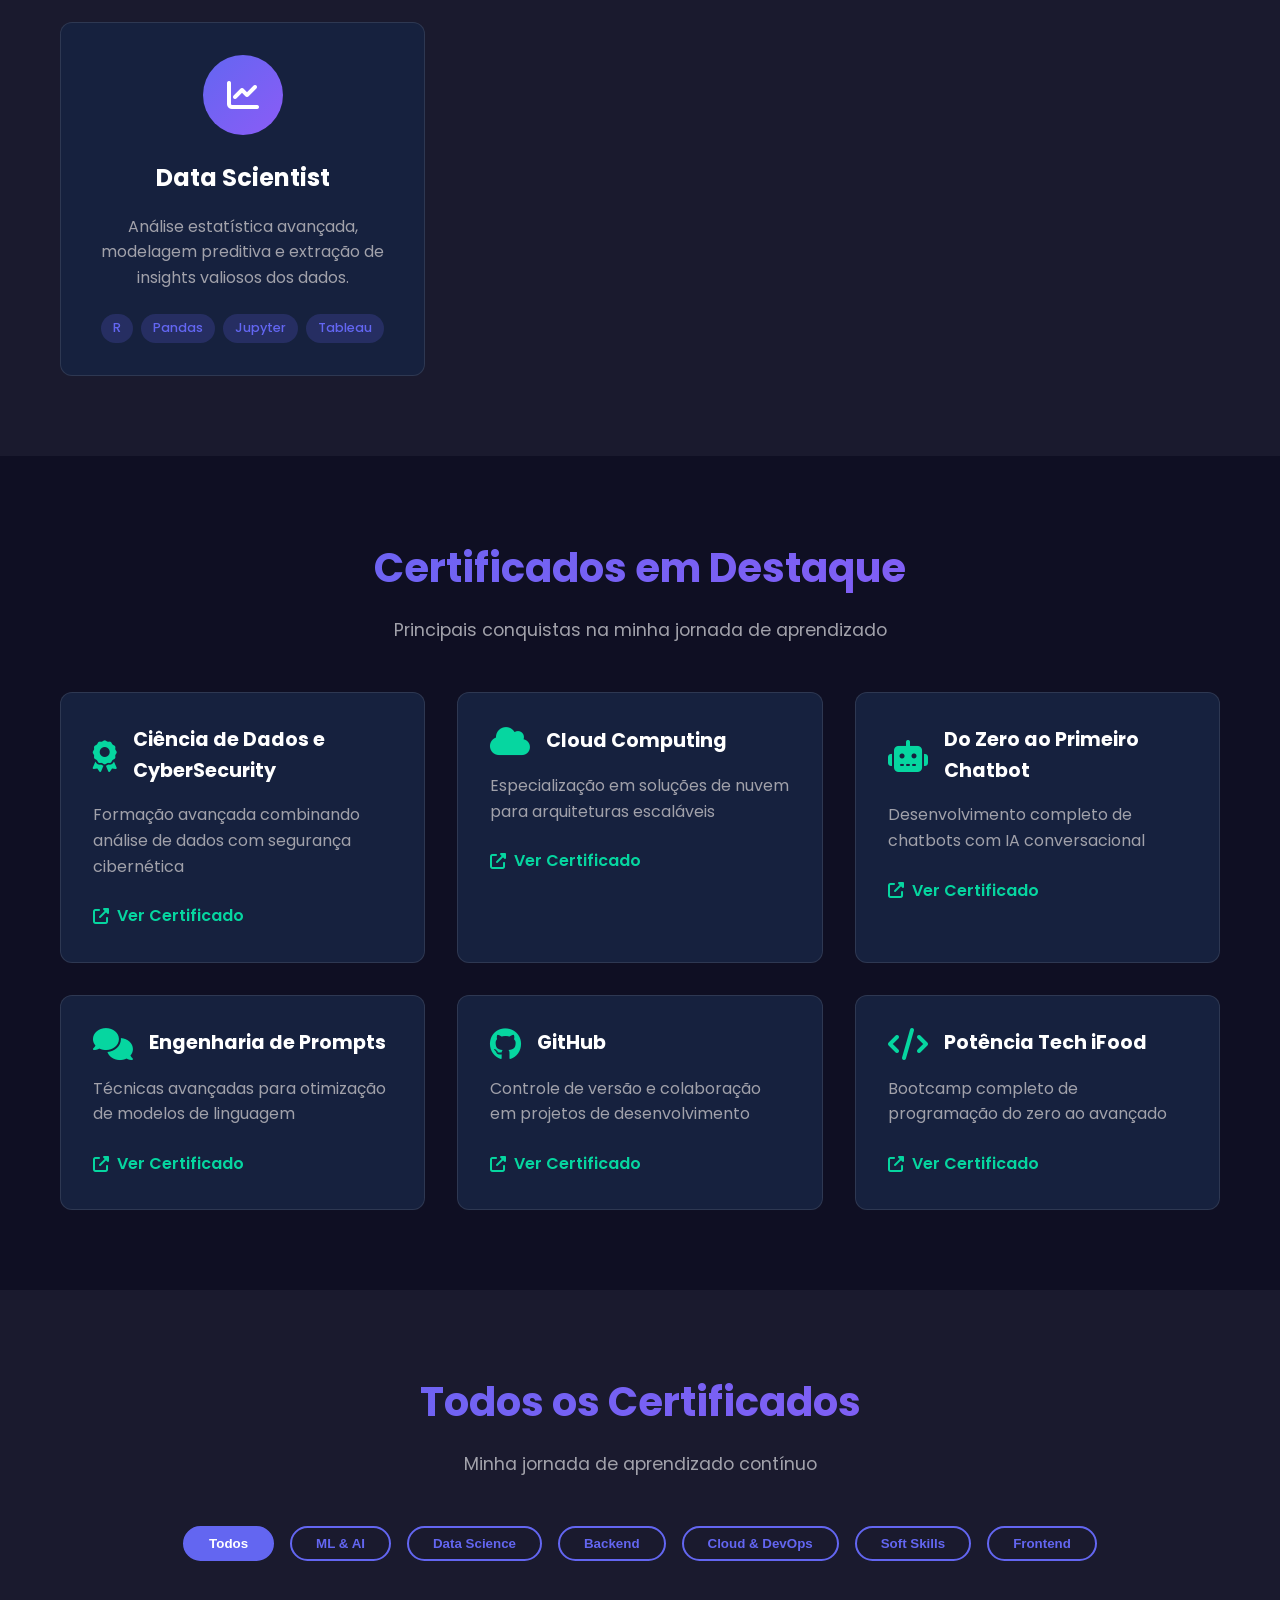
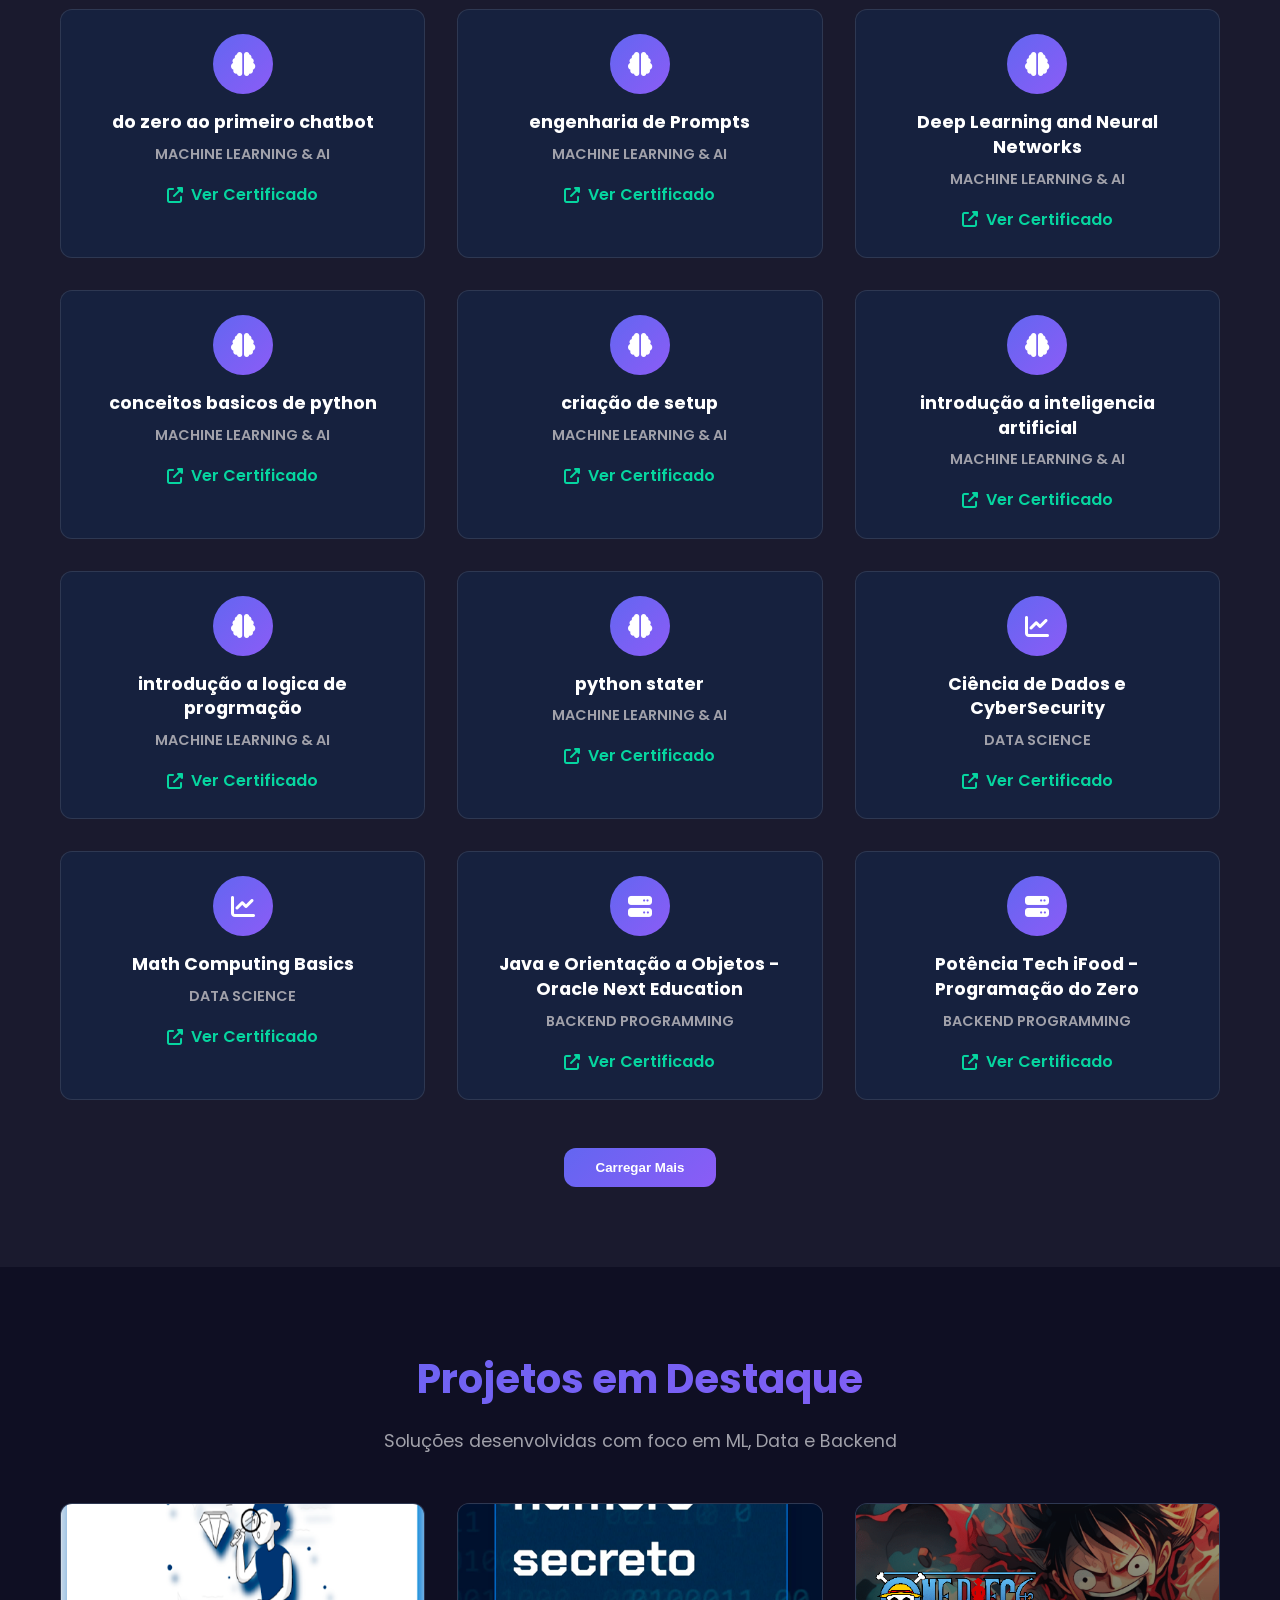
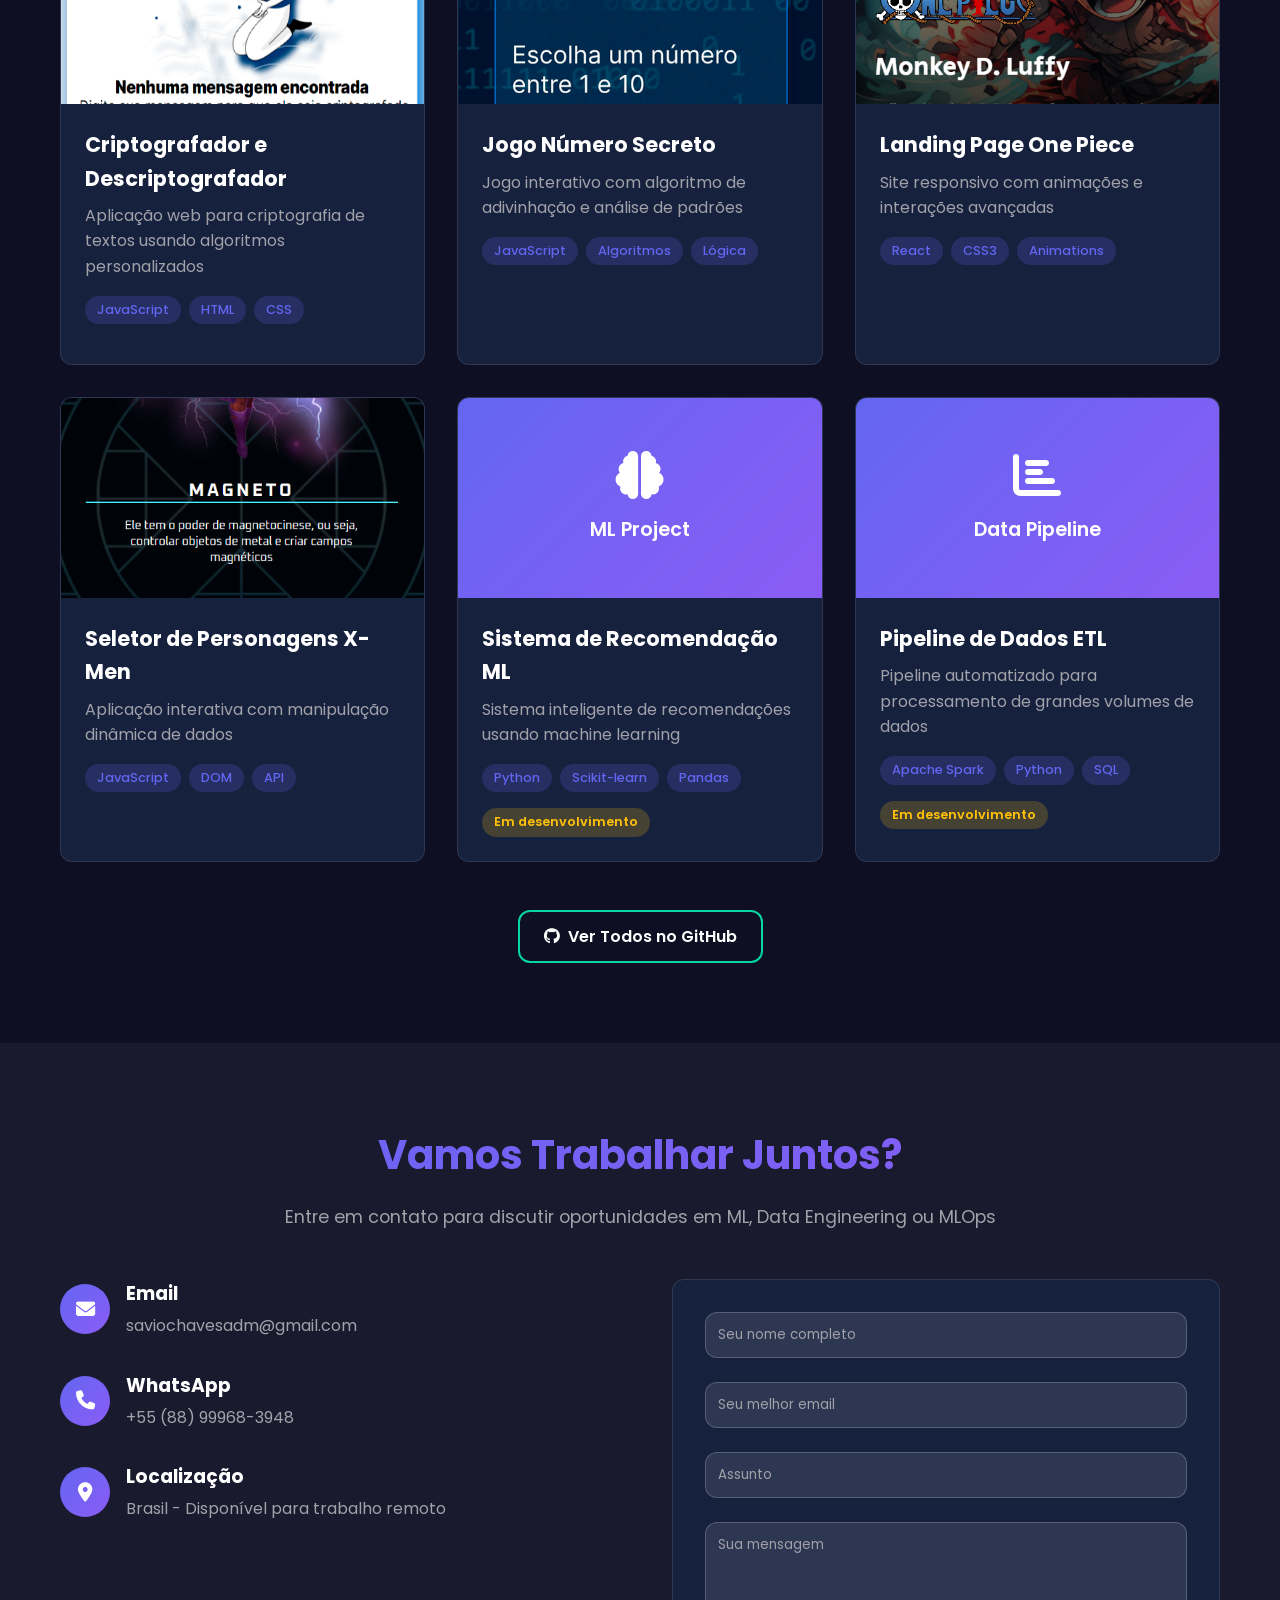
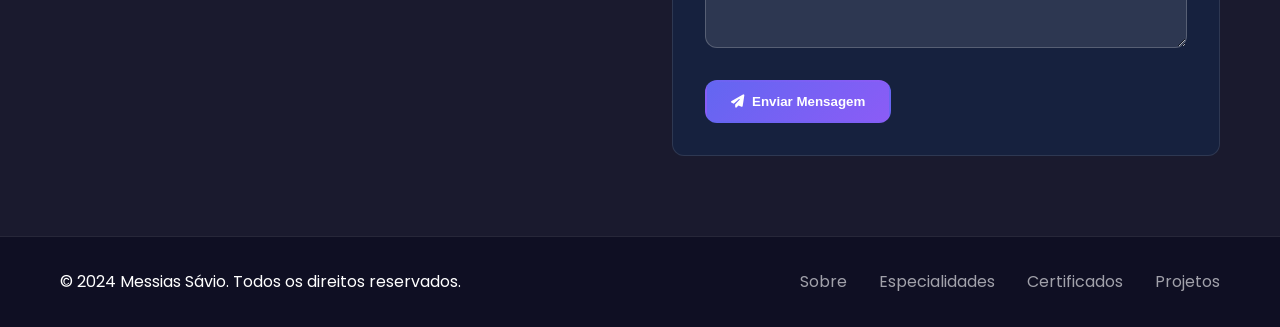
==== commit ed549c90: "fix: update contact information and copyright year in footer" ====
--- a/portifolio/index.html
+++ b/portifolio/index.html
@@ -476,7 +476,7 @@
               <i class="fas fa-envelope"></i>
               <div>
                 <h3 data-i18n="contact.email.label">Email</h3>
-                <p>messias.savio@email.com</p>
+                <p>saviochavesadm@gmail.com</p>
               </div>
             </div>
             
@@ -484,7 +484,7 @@
               <i class="fas fa-phone"></i>
               <div>
                 <h3 data-i18n="contact.whatsapp.label">WhatsApp</h3>
-                <p>+55 (83) 99999-9999</p>
+                <p>+55 (88) 99968-3948</p>
               </div>
             </div>
             
@@ -523,7 +523,7 @@
 
     <footer class="footer">
       <div class="container">
-        <p data-i18n="footer.copyright">&copy; 2024 Messias Sávio. Todos os direitos reservados.</p>
+        <p data-i18n="footer.copyright">&copy; 2026 Messias Sávio. Todos os direitos reservados.</p>
         <div class="footer-links">
           <a href="#sobre" data-i18n="nav.about">Sobre</a>
           <a href="#especialidades" data-i18n="nav.specialties">Especialidades</a>
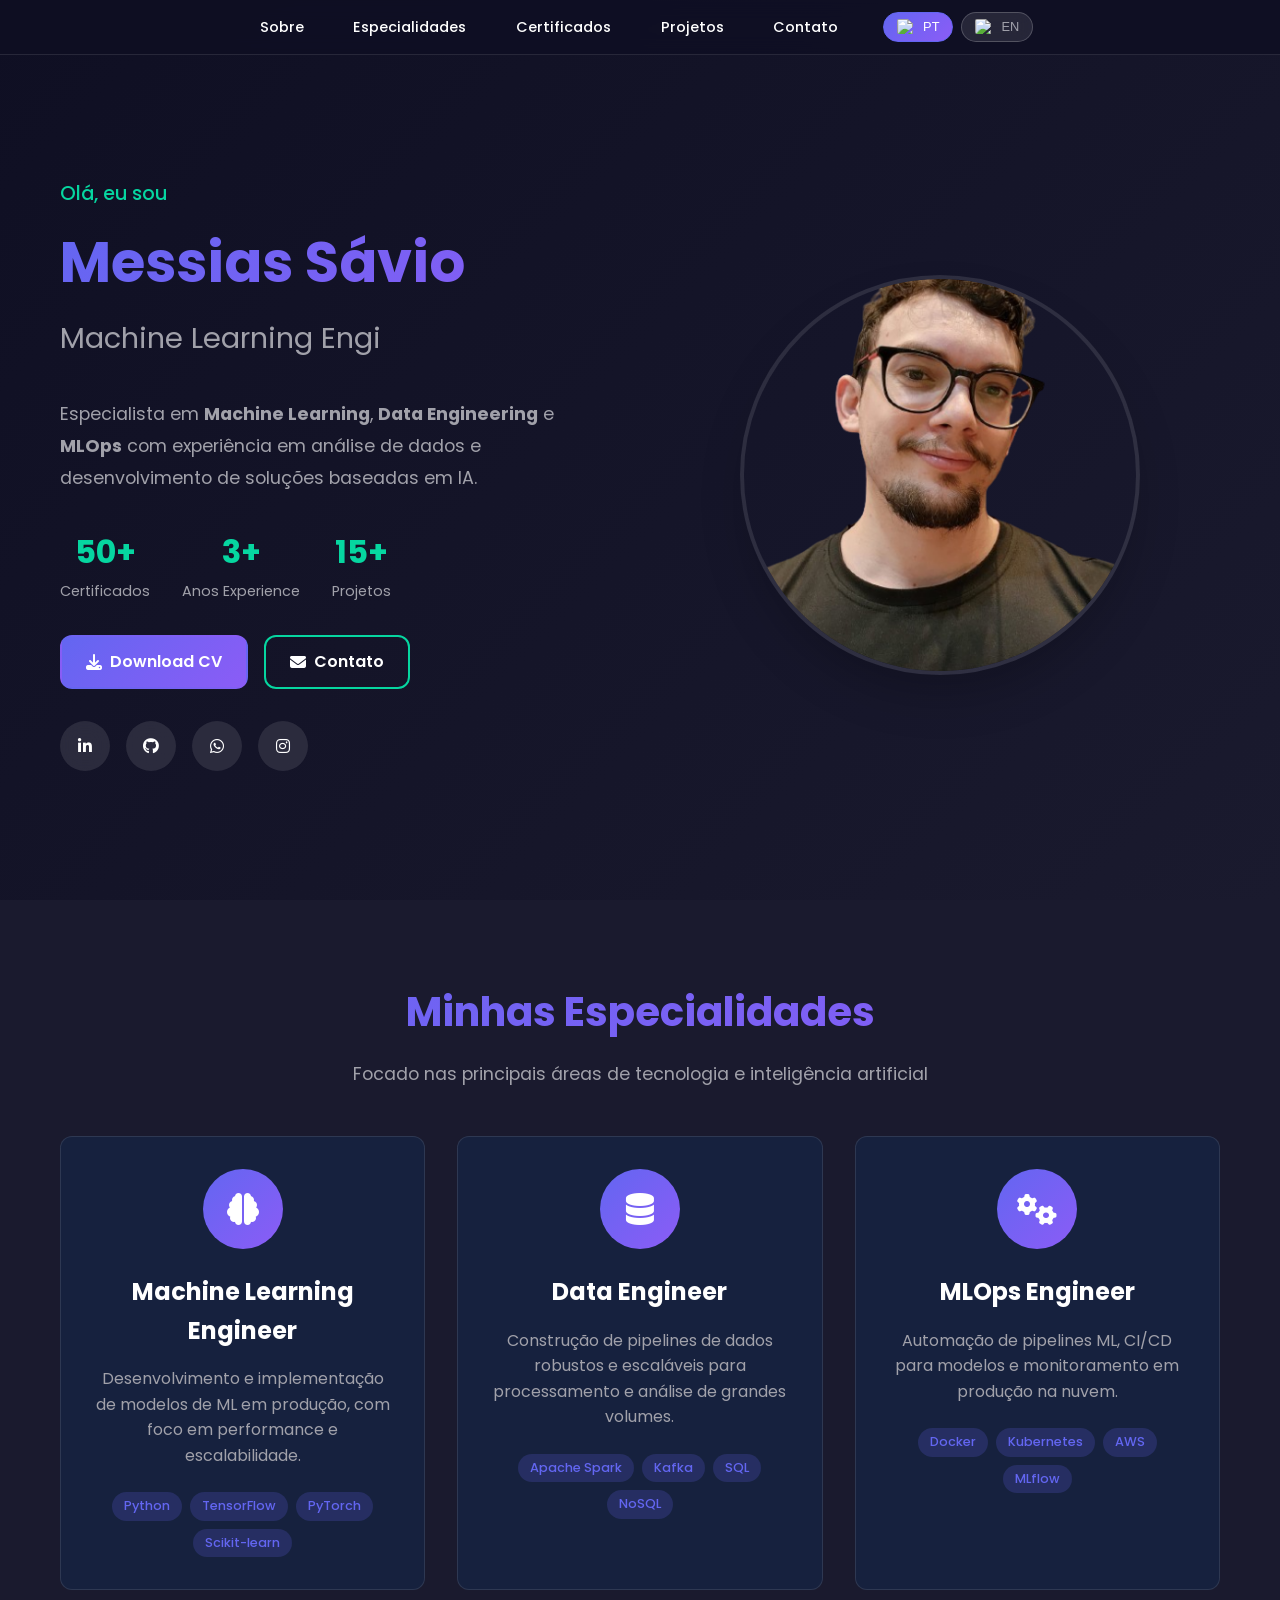
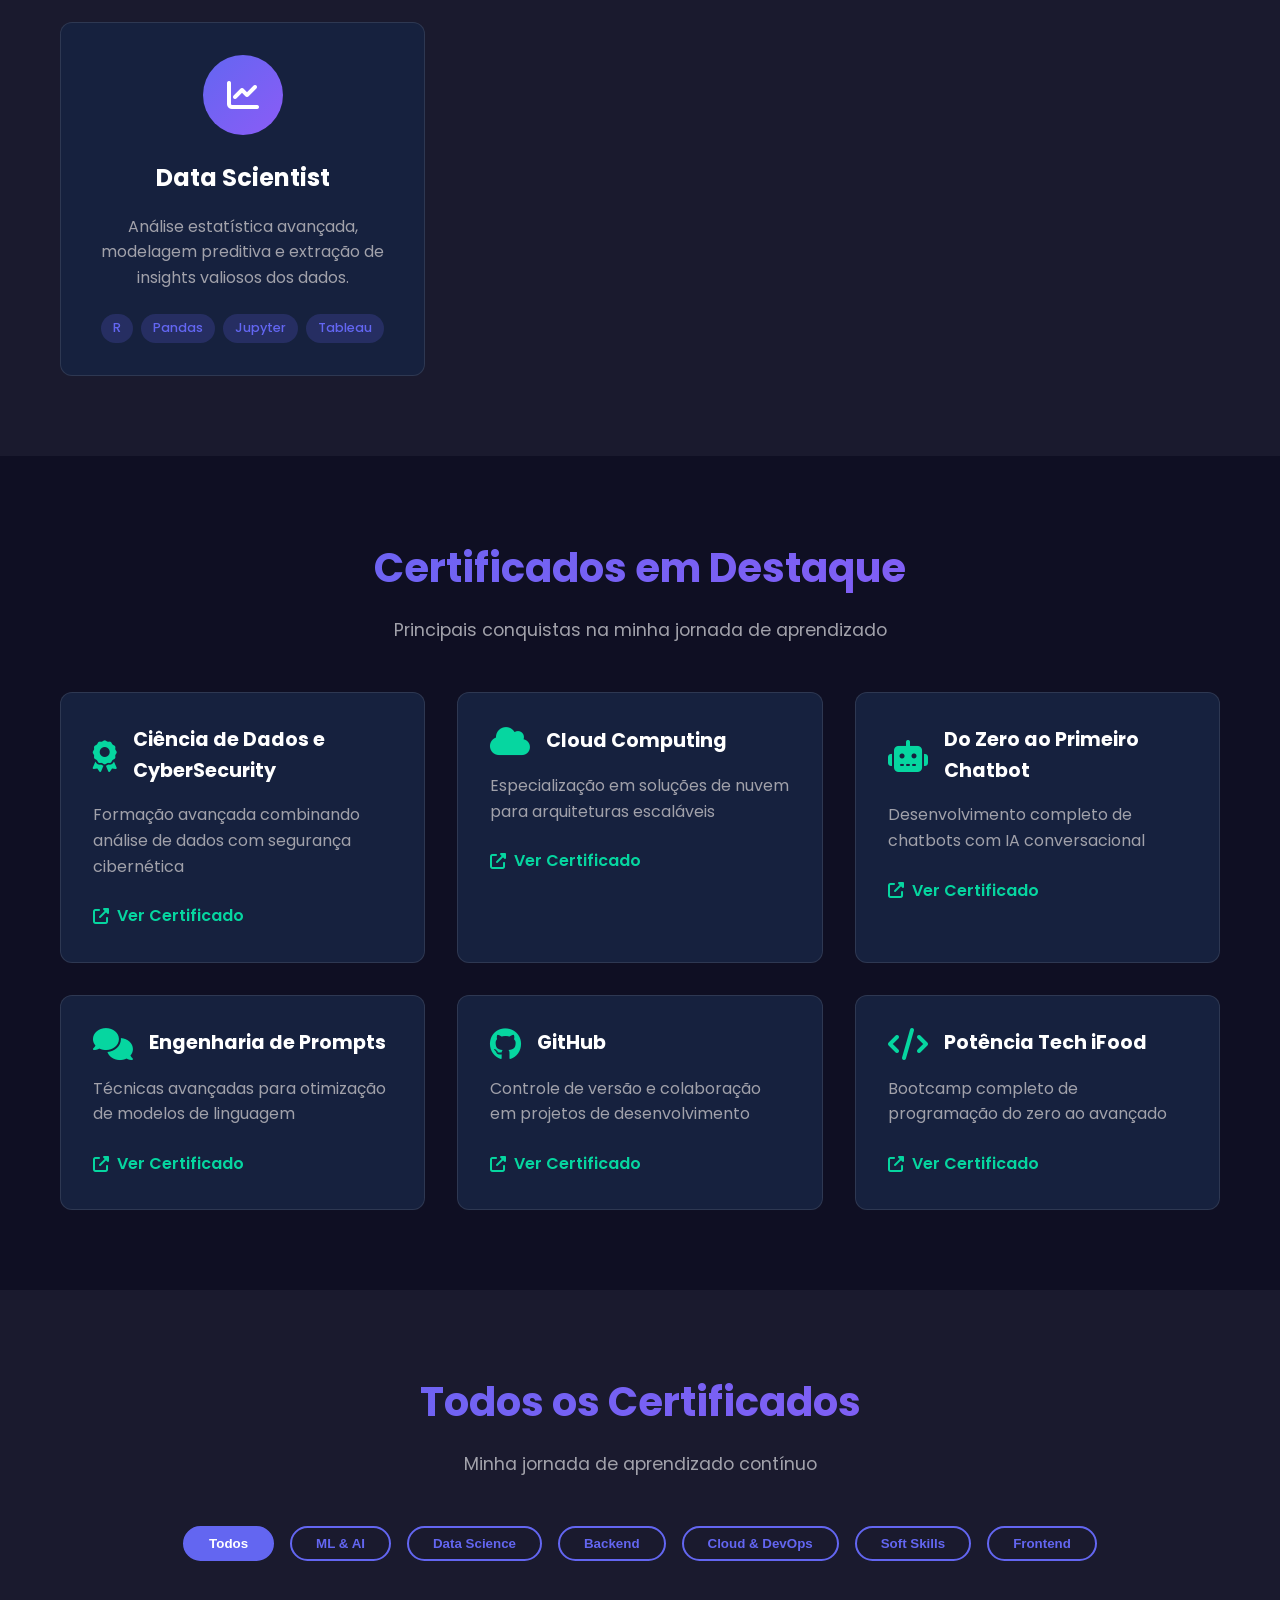
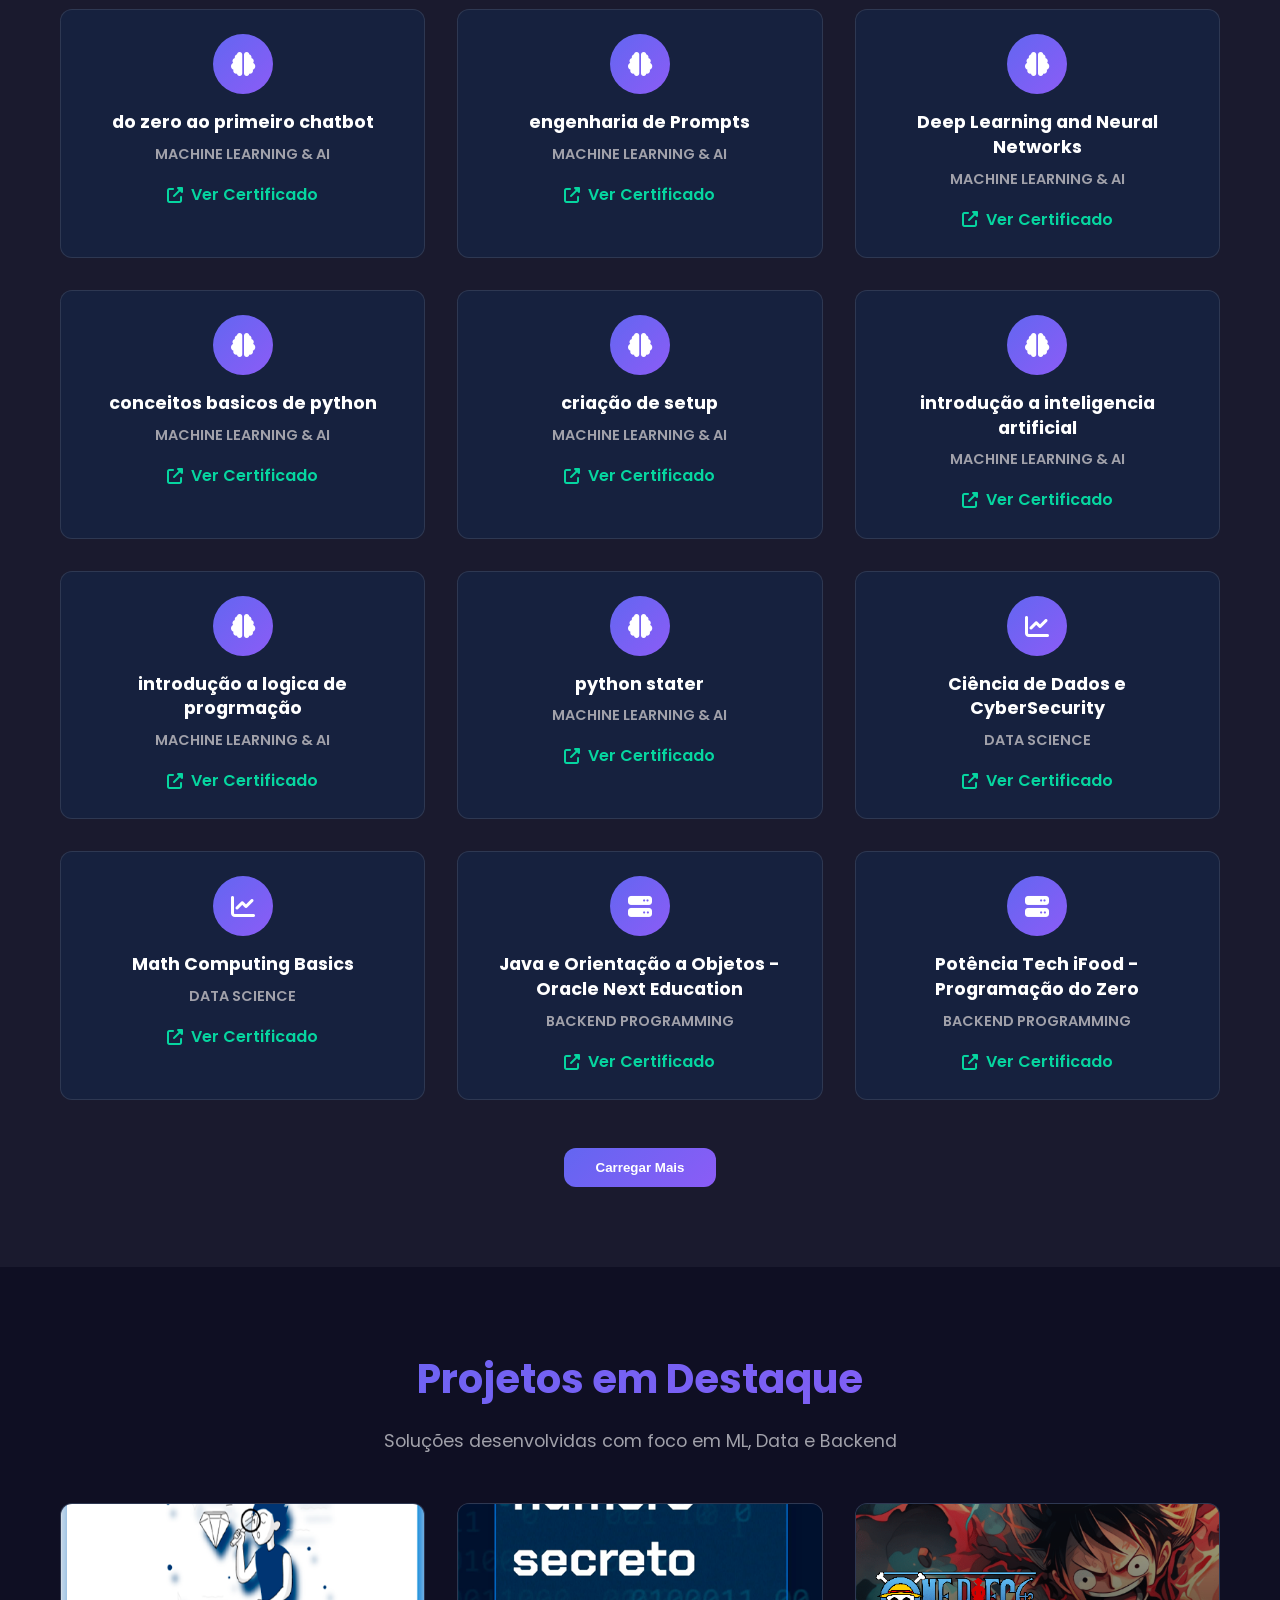
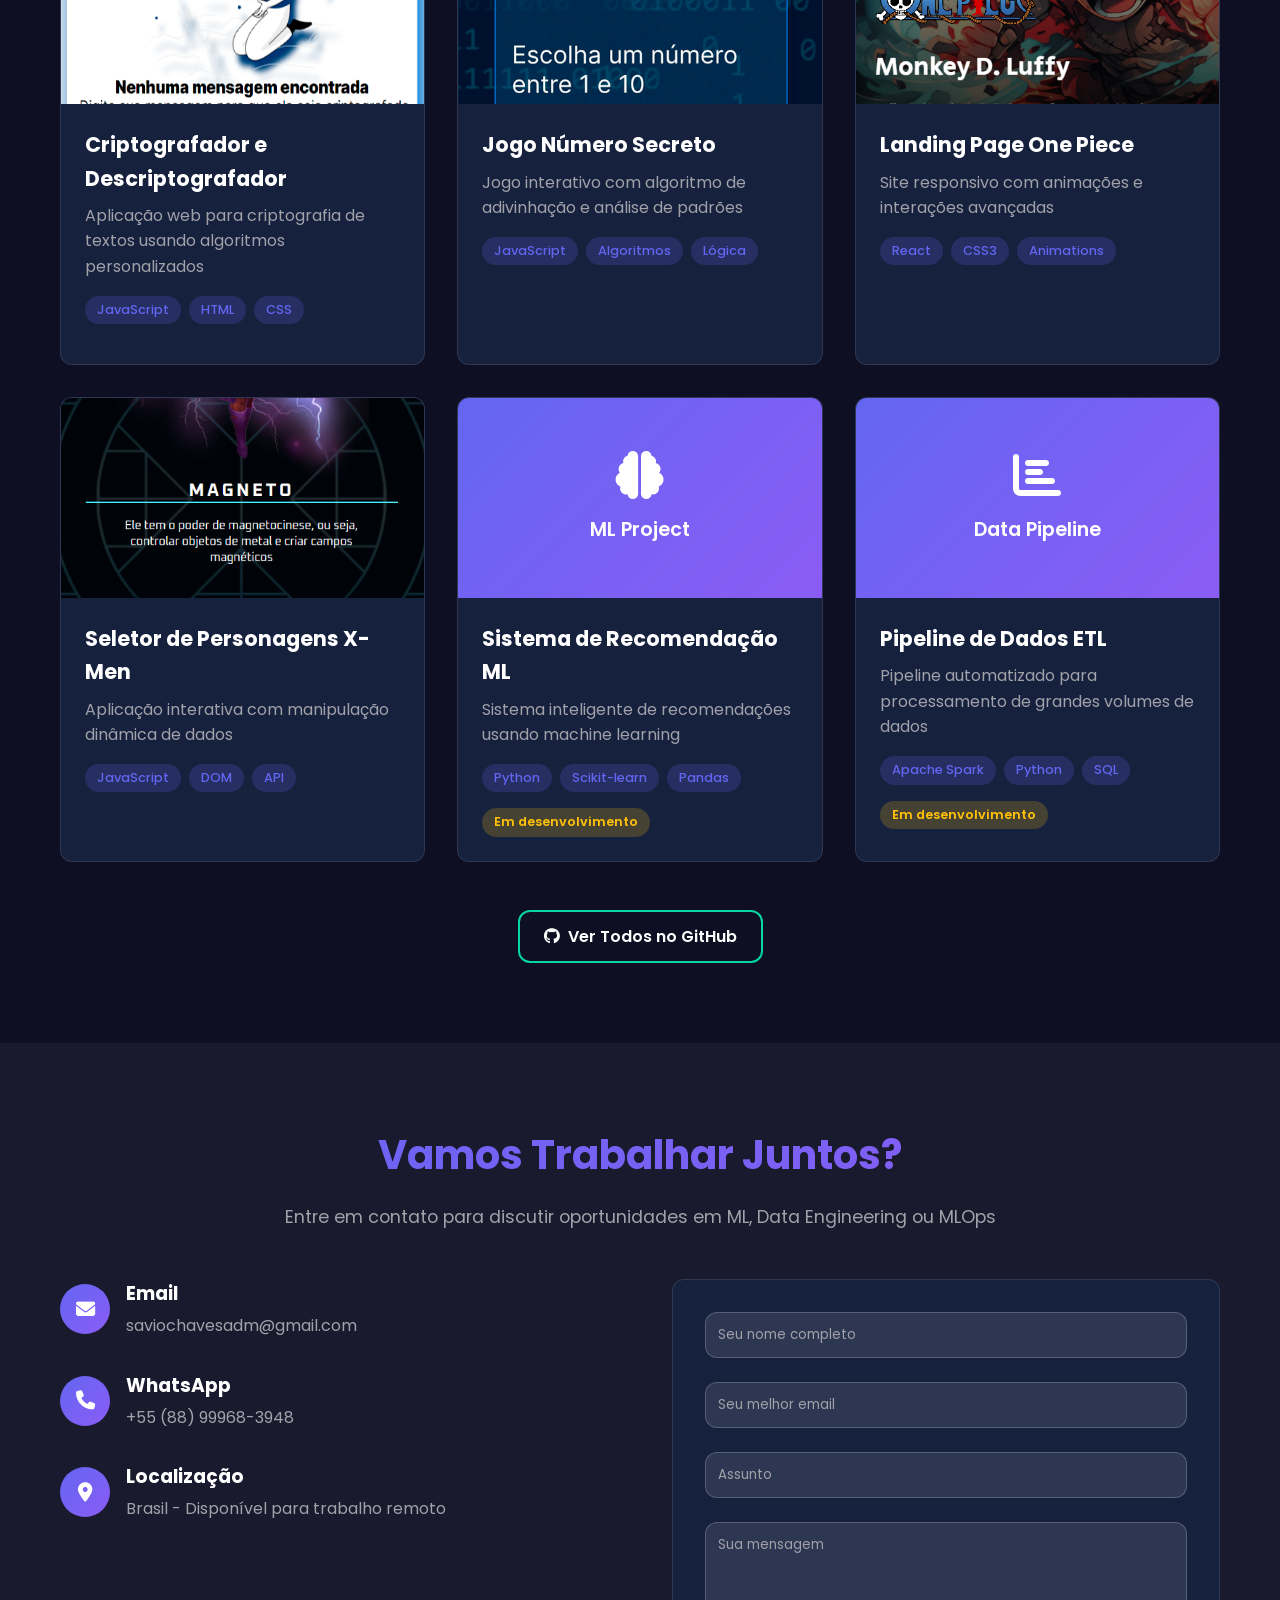
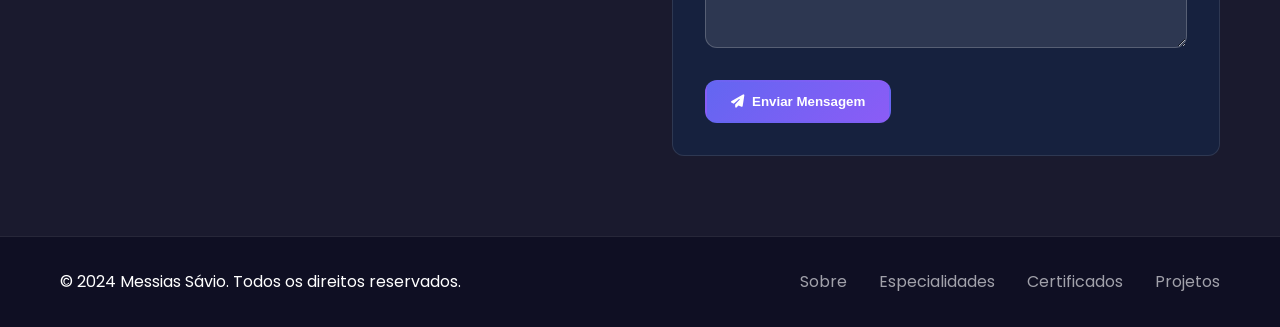
==== commit 5e12218f: "feat: update contact form to include action URL and required fields" ====
--- a/portifolio/index.html
+++ b/portifolio/index.html
@@ -498,18 +498,22 @@
           </div>
 
           <div class="contato-form">
-            <form>
+            <form id="contact-form" action="https://formsubmit.co/saviochavesadm@gmail.com" method="POST">
+              <input type="hidden" name="_subject" value="Novo contato pelo portfolio">
+              <input type="hidden" name="_captcha" value="false">
+              <input type="hidden" name="_template" value="table">
+
               <div class="form-group">
-                <input type="text" data-i18n-placeholder="contact.form.name" placeholder="Seu nome completo" required>
+                <input type="text" name="name" data-i18n-placeholder="contact.form.name" placeholder="Seu nome completo" required>
               </div>
               <div class="form-group">
-                <input type="email" data-i18n-placeholder="contact.form.email" placeholder="Seu melhor email" required>
+                <input type="email" name="email" data-i18n-placeholder="contact.form.email" placeholder="Seu melhor email" required>
               </div>
               <div class="form-group">
-                <input type="text" data-i18n-placeholder="contact.form.subject" placeholder="Assunto">
+                <input type="text" name="subject" data-i18n-placeholder="contact.form.subject" placeholder="Assunto" required>
               </div>
               <div class="form-group">
-                <textarea data-i18n-placeholder="contact.form.message" placeholder="Sua mensagem" rows="5" required></textarea>
+                <textarea name="message" data-i18n-placeholder="contact.form.message" placeholder="Sua mensagem" rows="5" required></textarea>
               </div>
               <button type="submit" class="btn-primary">
                 <i class="fas fa-paper-plane"></i>
--- a/portifolio/src/css/estilos.css
+++ b/portifolio/src/css/estilos.css
@@ -152,15 +152,18 @@
     min-height: 100vh;
     display: flex;
     align-items: center;
-    padding: 120px 0 80px;
+    padding: 110px 0 60px;
     background: linear-gradient(135deg, var(--dark-bg) 0%, var(--dark-secondary) 100%);
 }
 
 .hero-content {
     display: grid;
     grid-template-columns: 1fr 1fr;
-    gap: 4rem;
-    align-items: center;
+    gap: 2.5rem;
+    align-items: center;
+    width: min(1200px, 100%);
+    margin: 0 auto;
+    padding: 0 20px;
 }
 
 .hero-info {
@@ -203,6 +206,7 @@
     color: var(--text-secondary);
     margin-bottom: 2rem;
     line-height: 1.8;
+    max-width: 58ch;
 }
 
 .hero-stats {
--- a/portifolio/src/css/responsivo.css
+++ b/portifolio/src/css/responsivo.css
@@ -2,6 +2,10 @@
 
 /* Tablet */
 @media (max-width: 1024px) {
+    .hero {
+        padding: 105px 0 55px;
+    }
+
     .cabecalho .container {
         padding: 0 15px;
         justify-content: center;
@@ -18,8 +22,13 @@
     
     .hero-content {
         grid-template-columns: 1fr;
-        gap: 3rem;
+        gap: 2rem;
         text-align: center;
+    }
+
+    .hero-description {
+        margin-left: auto;
+        margin-right: auto;
     }
     
     .name {
@@ -59,6 +68,10 @@
 
 /* Mobile Large */
 @media (max-width: 768px) {
+    .hero {
+        padding: 100px 0 50px;
+    }
+
     .container {
         padding: 0 15px;
     }
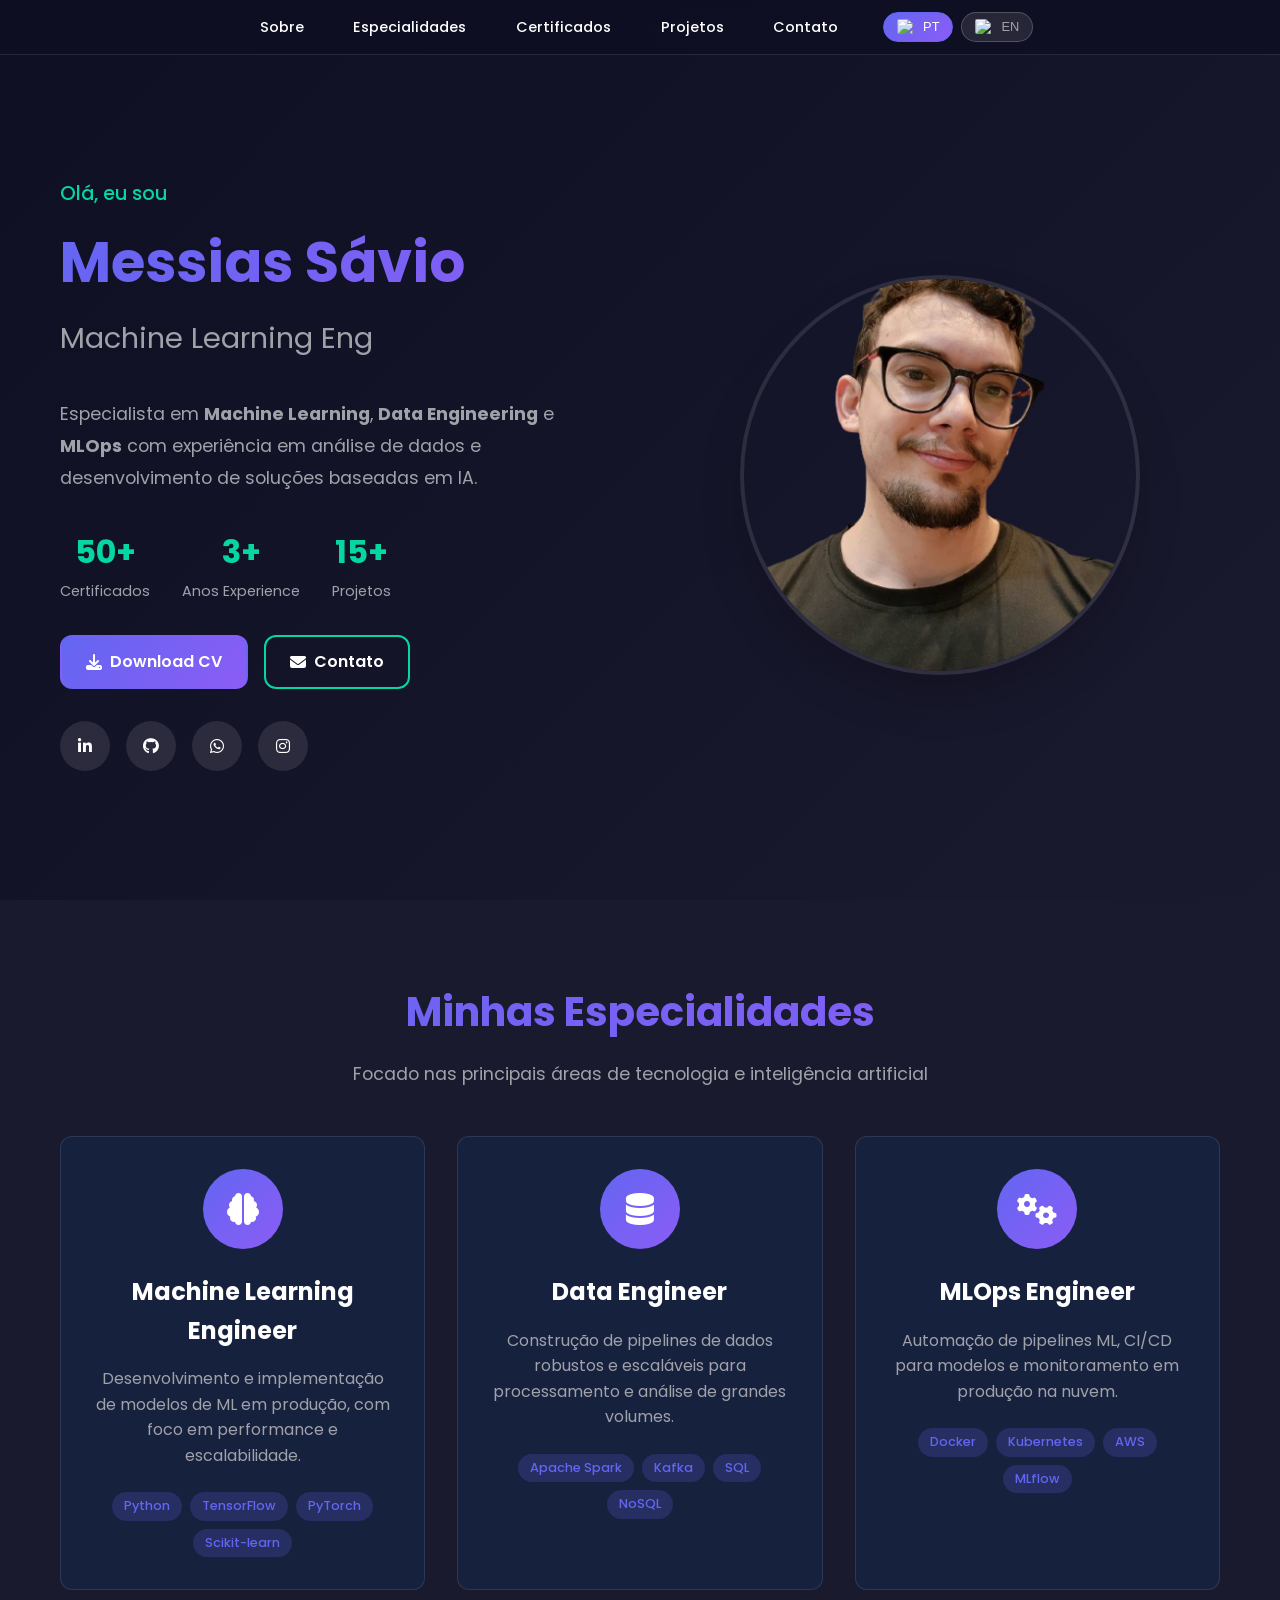
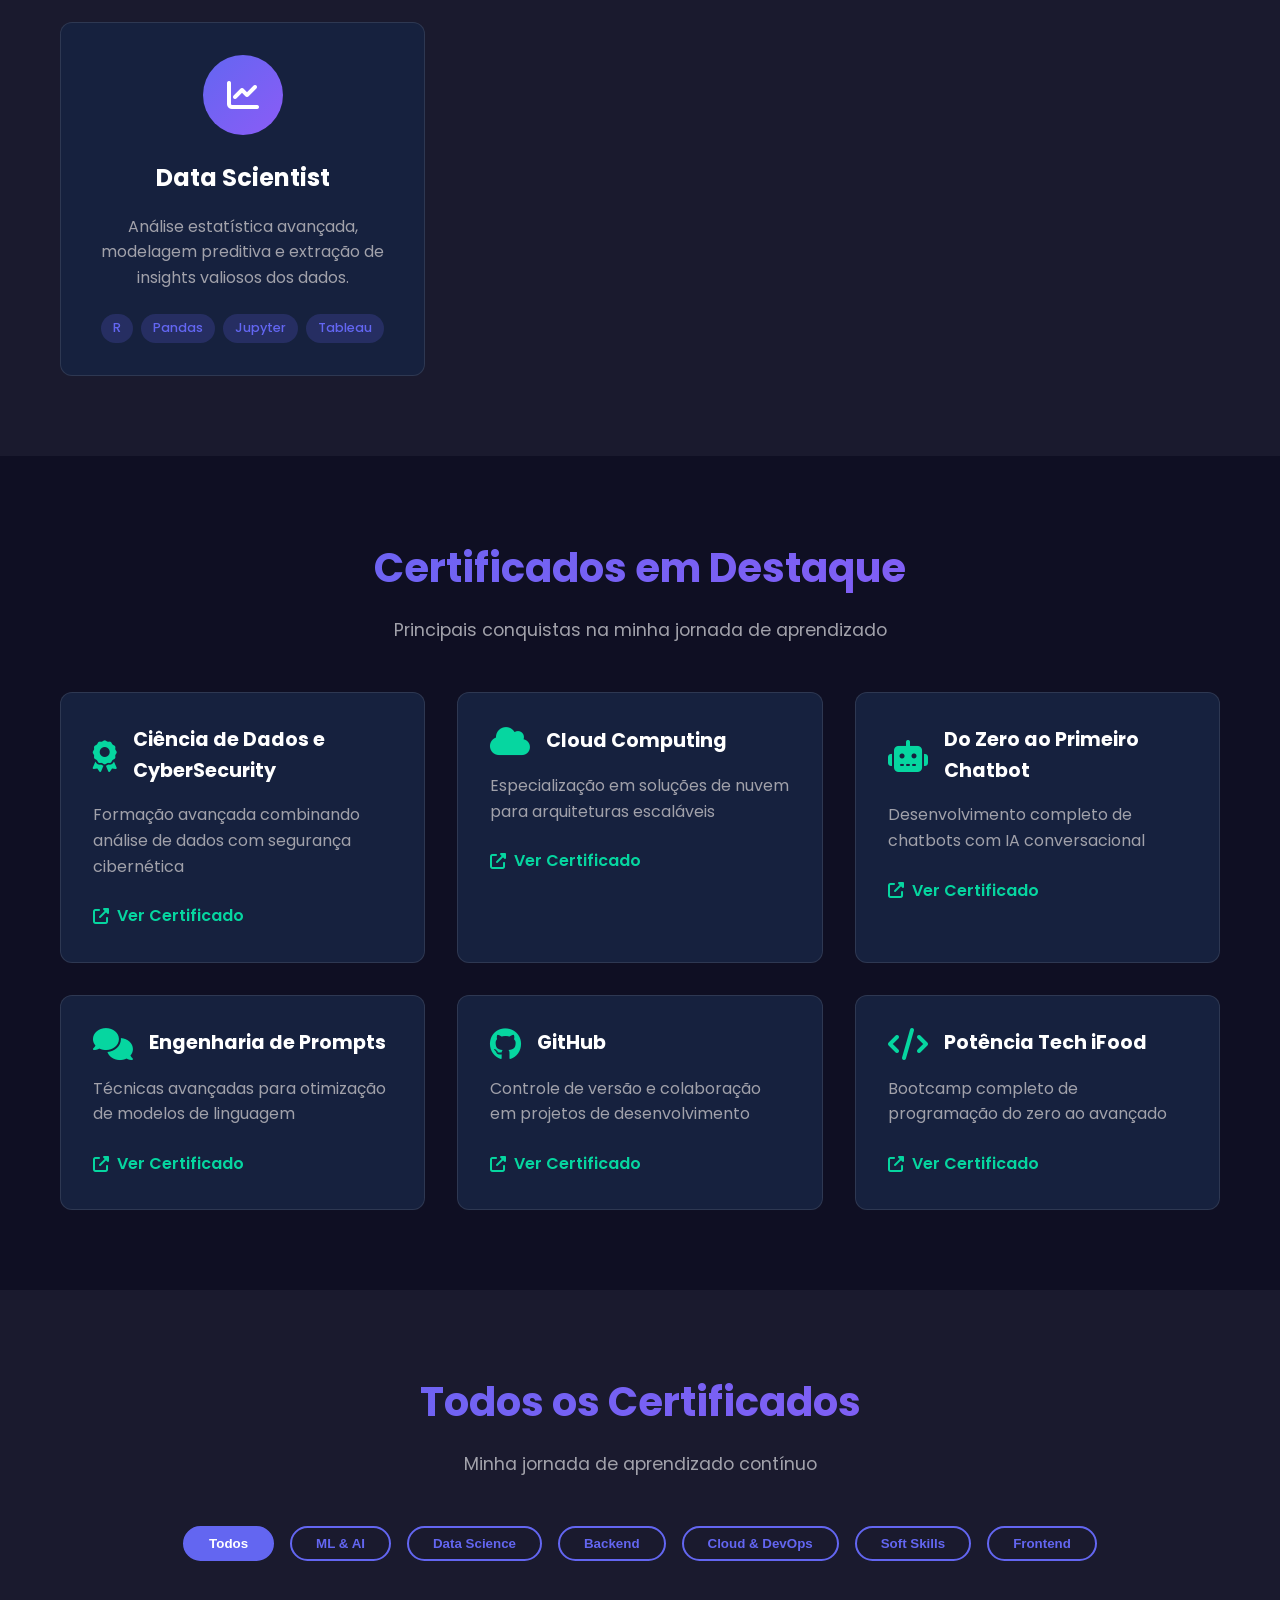
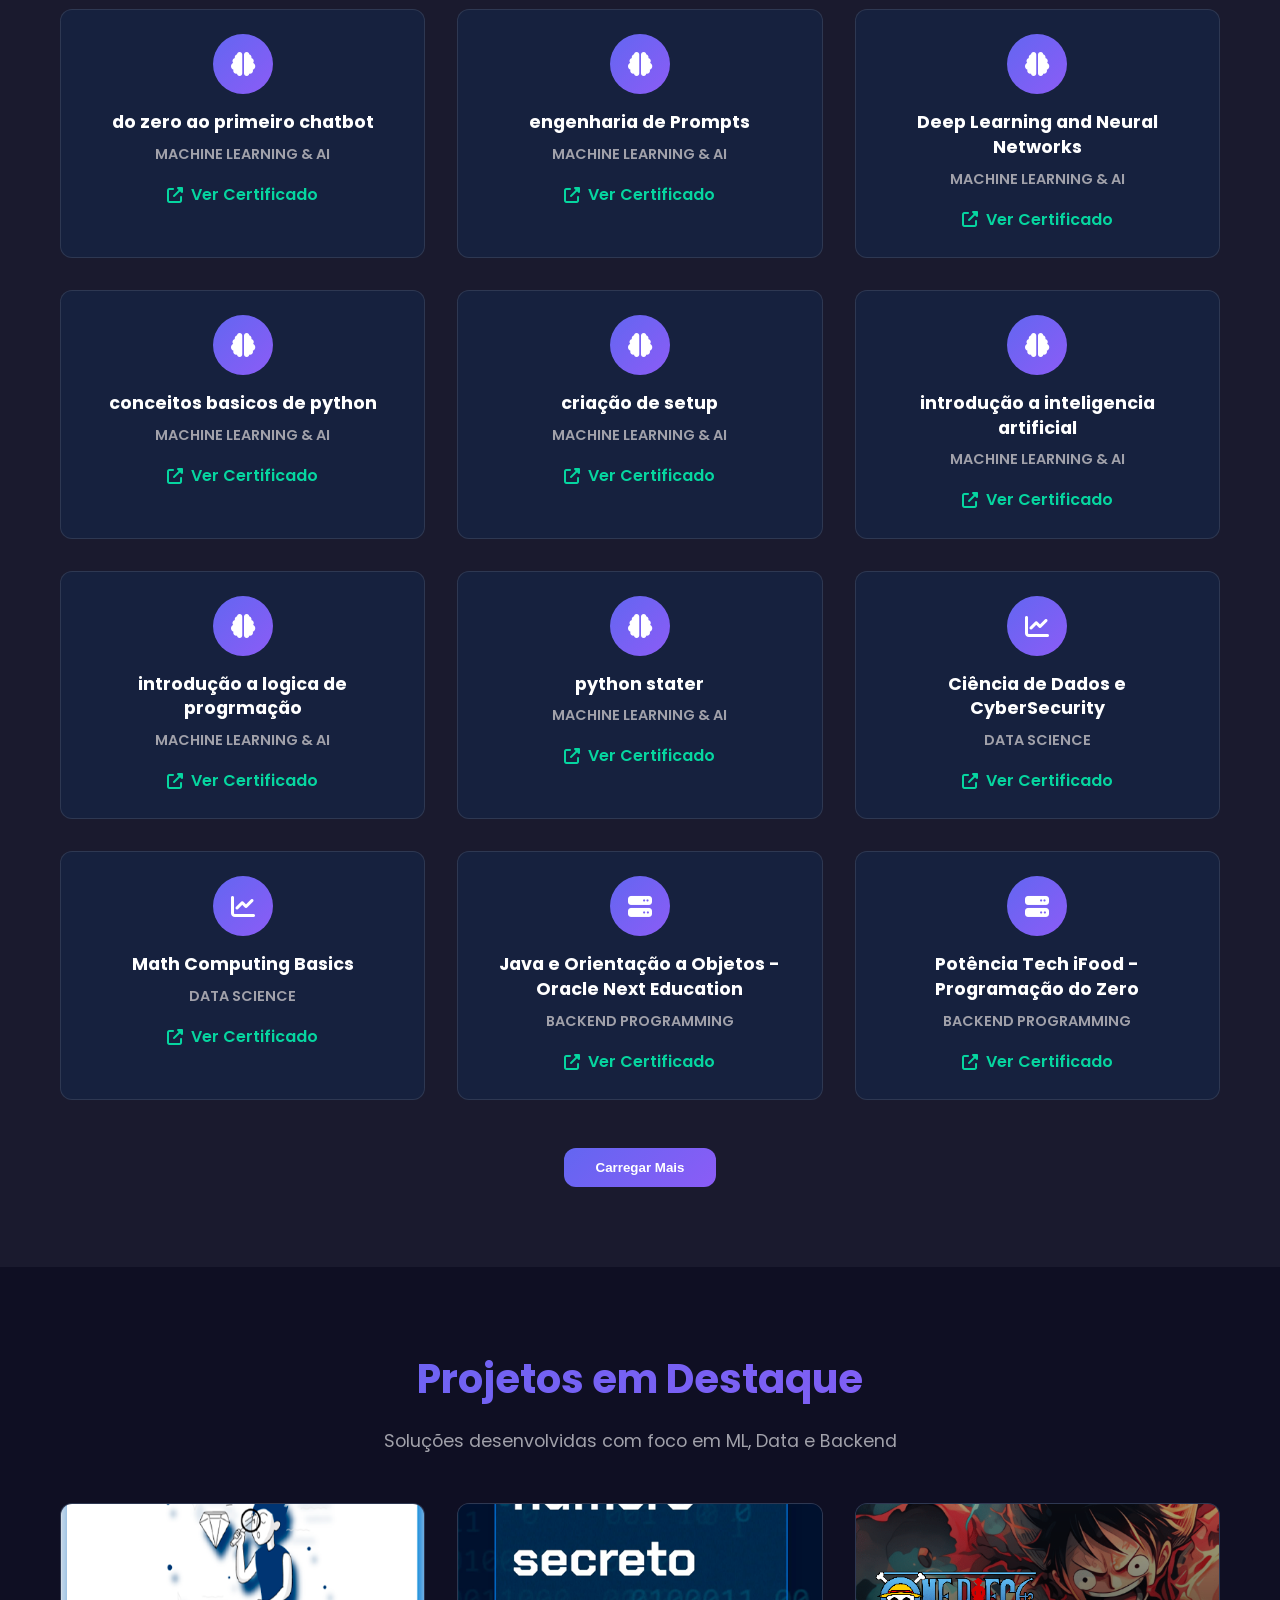
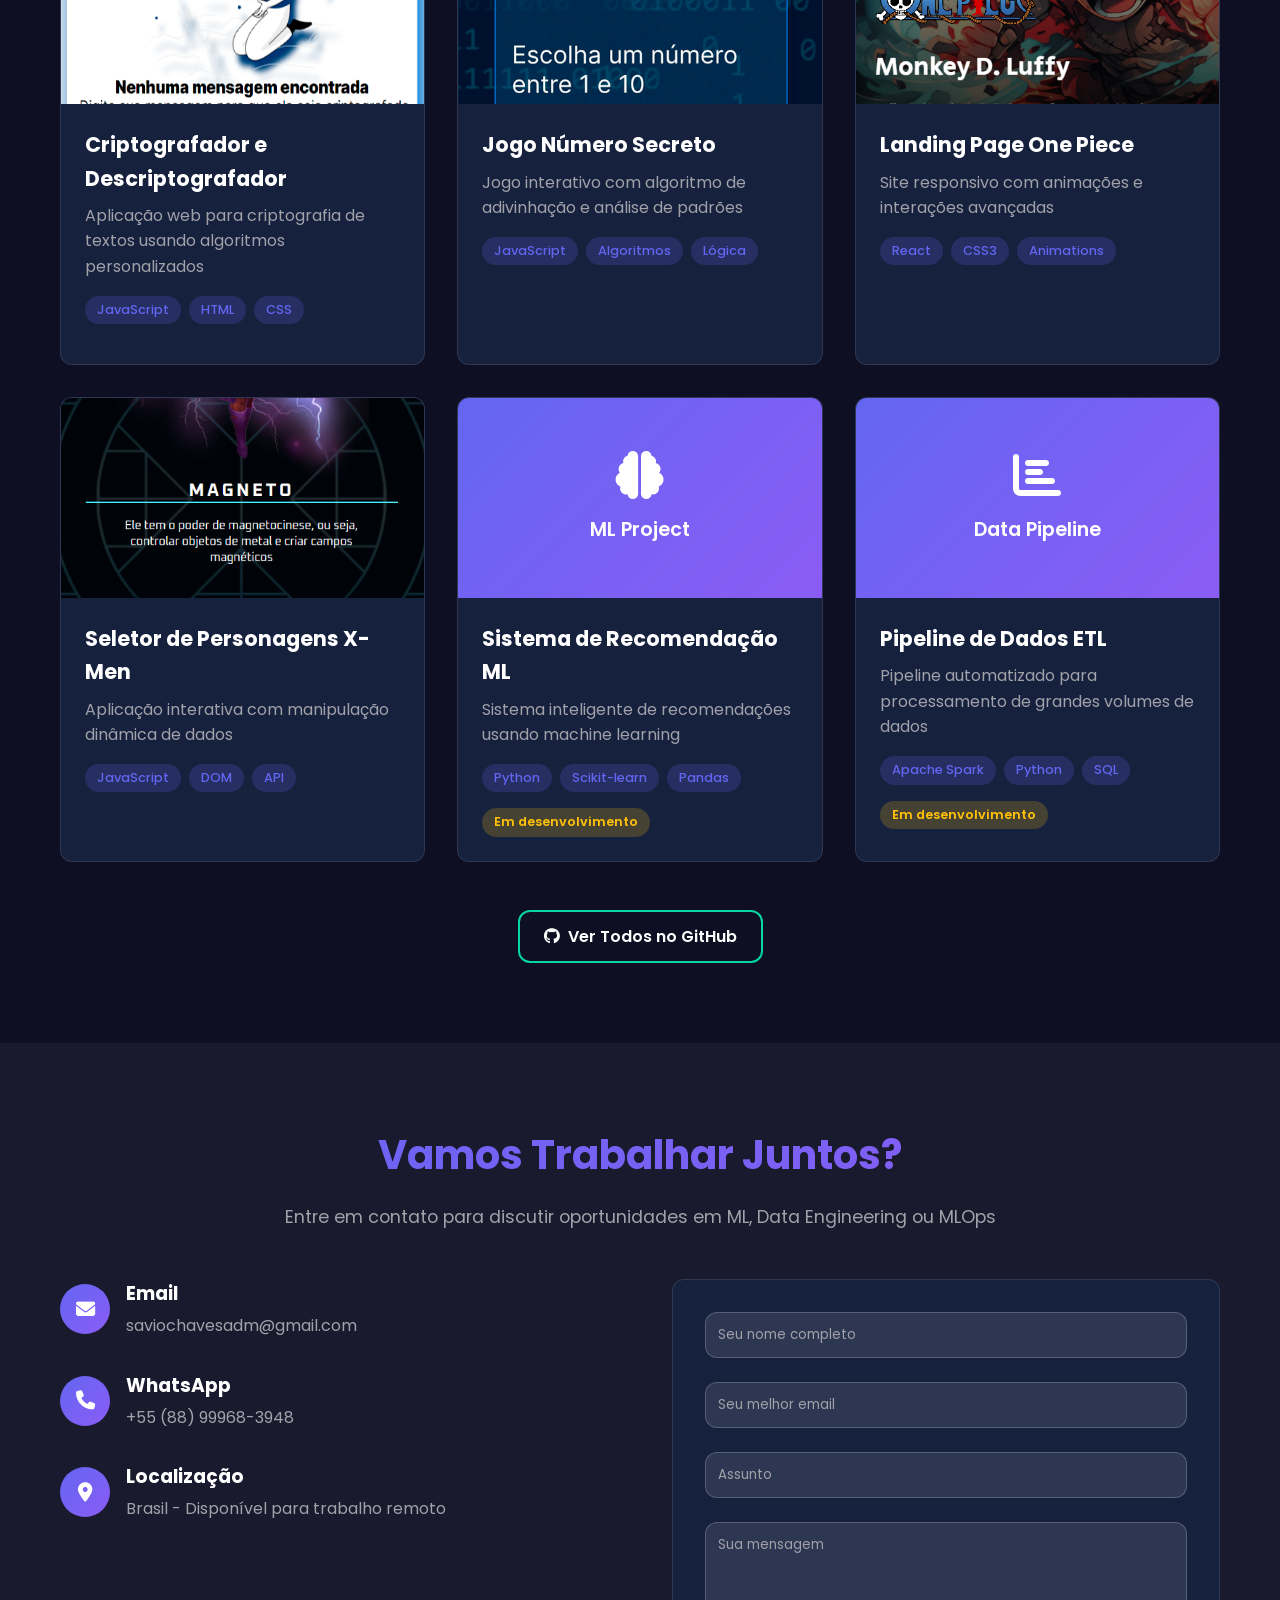
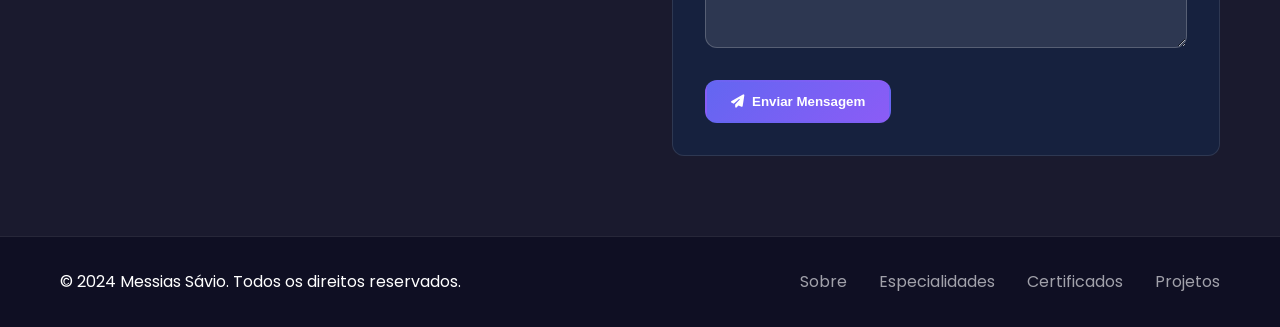
==== commit 1a5d81a4: "feat: implement contact form submission handling with API integration" ====
--- a/portifolio/index.html
+++ b/portifolio/index.html
@@ -498,10 +498,10 @@
           </div>
 
           <div class="contato-form">
-            <form id="contact-form" action="https://formsubmit.co/saviochavesadm@gmail.com" method="POST">
-              <input type="hidden" name="_subject" value="Novo contato pelo portfolio">
-              <input type="hidden" name="_captcha" value="false">
-              <input type="hidden" name="_template" value="table">
+            <form id="contact-form" method="POST">
+              <input type="hidden" name="access_key" value="77c2f7e3-ee49-4cff-8aea-8b3b23d83e2d">
+              <input type="hidden" name="from_name" value="Portfolio Messias Sávio">
+              <input type="hidden" name="subject" value="Novo contato pelo portfolio">
 
               <div class="form-group">
                 <input type="text" name="name" data-i18n-placeholder="contact.form.name" placeholder="Seu nome completo" required>
@@ -515,7 +515,7 @@
               <div class="form-group">
                 <textarea name="message" data-i18n-placeholder="contact.form.message" placeholder="Sua mensagem" rows="5" required></textarea>
               </div>
-              <button type="submit" class="btn-primary">
+              <button type="submit" class="btn-primary" id="contact-submit-btn">
                 <i class="fas fa-paper-plane"></i>
                 <span data-i18n="contact.form.send">Enviar Mensagem</span>
               </button>
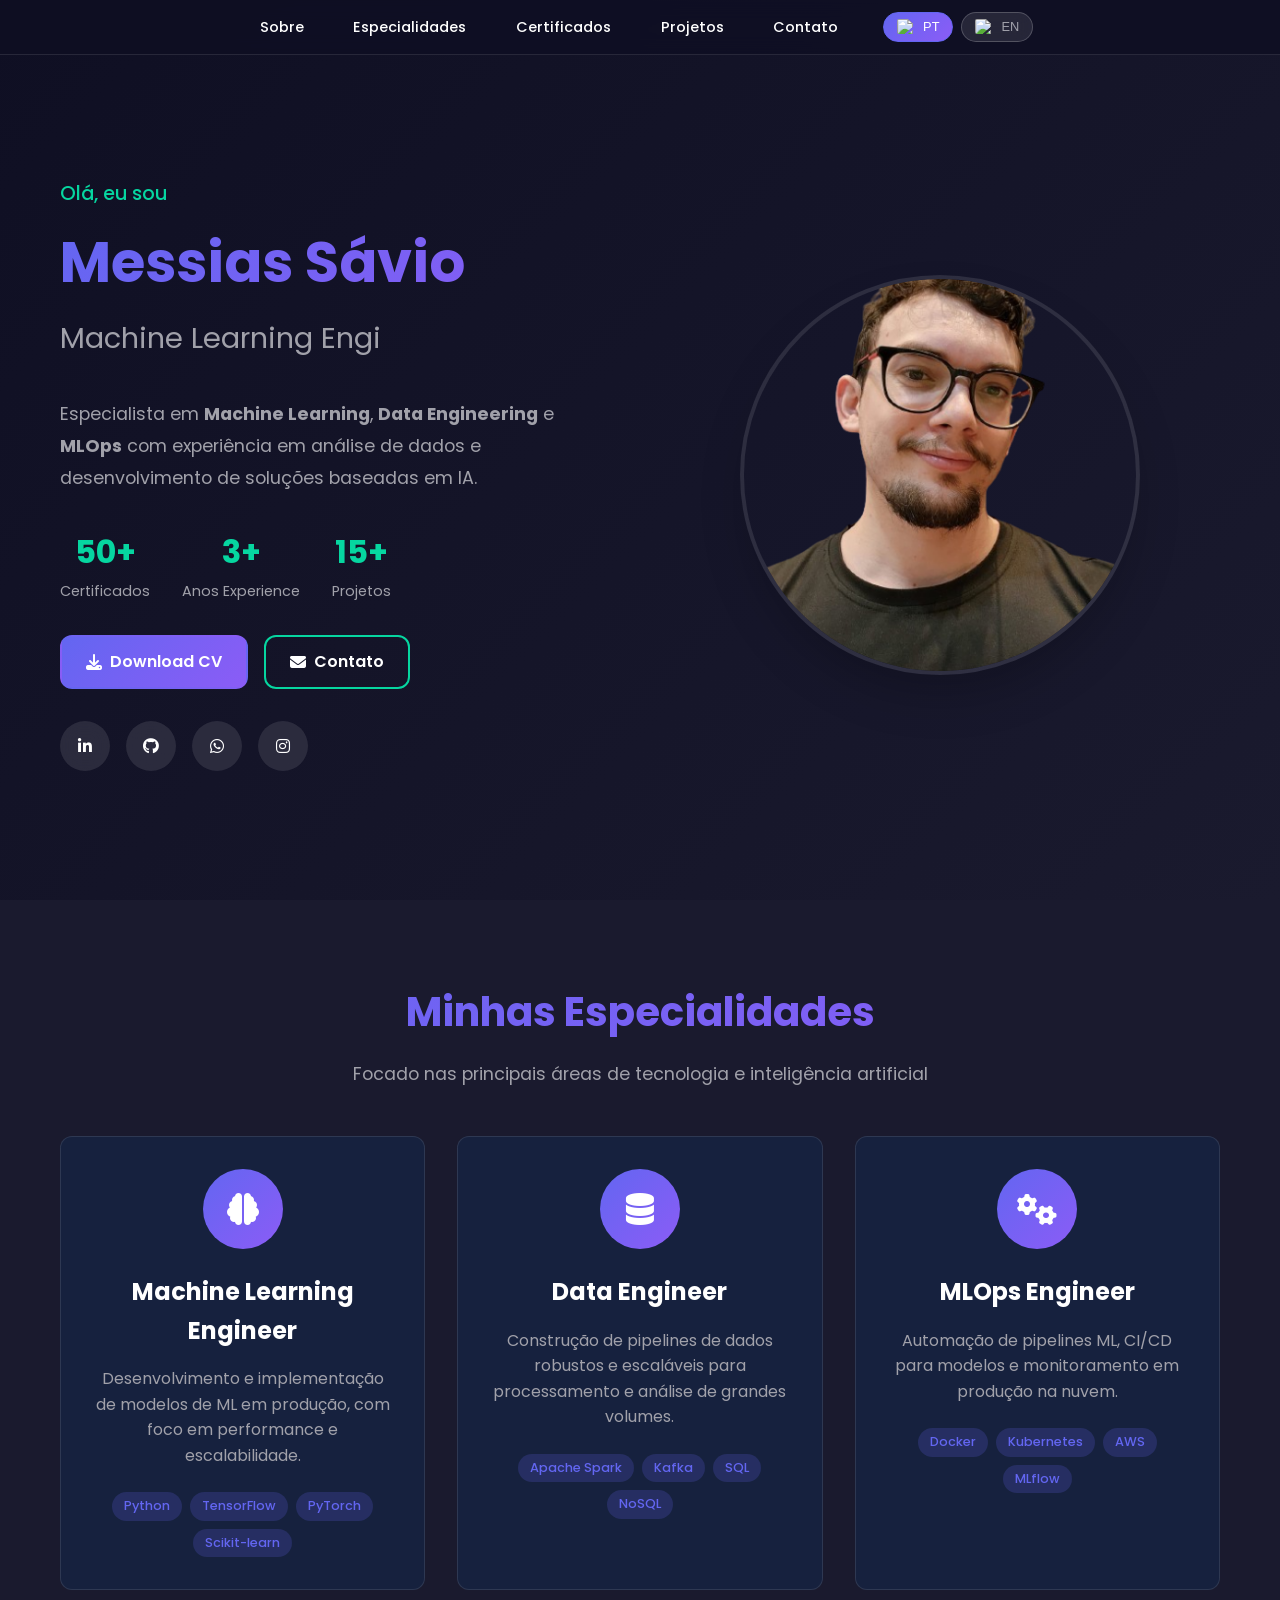
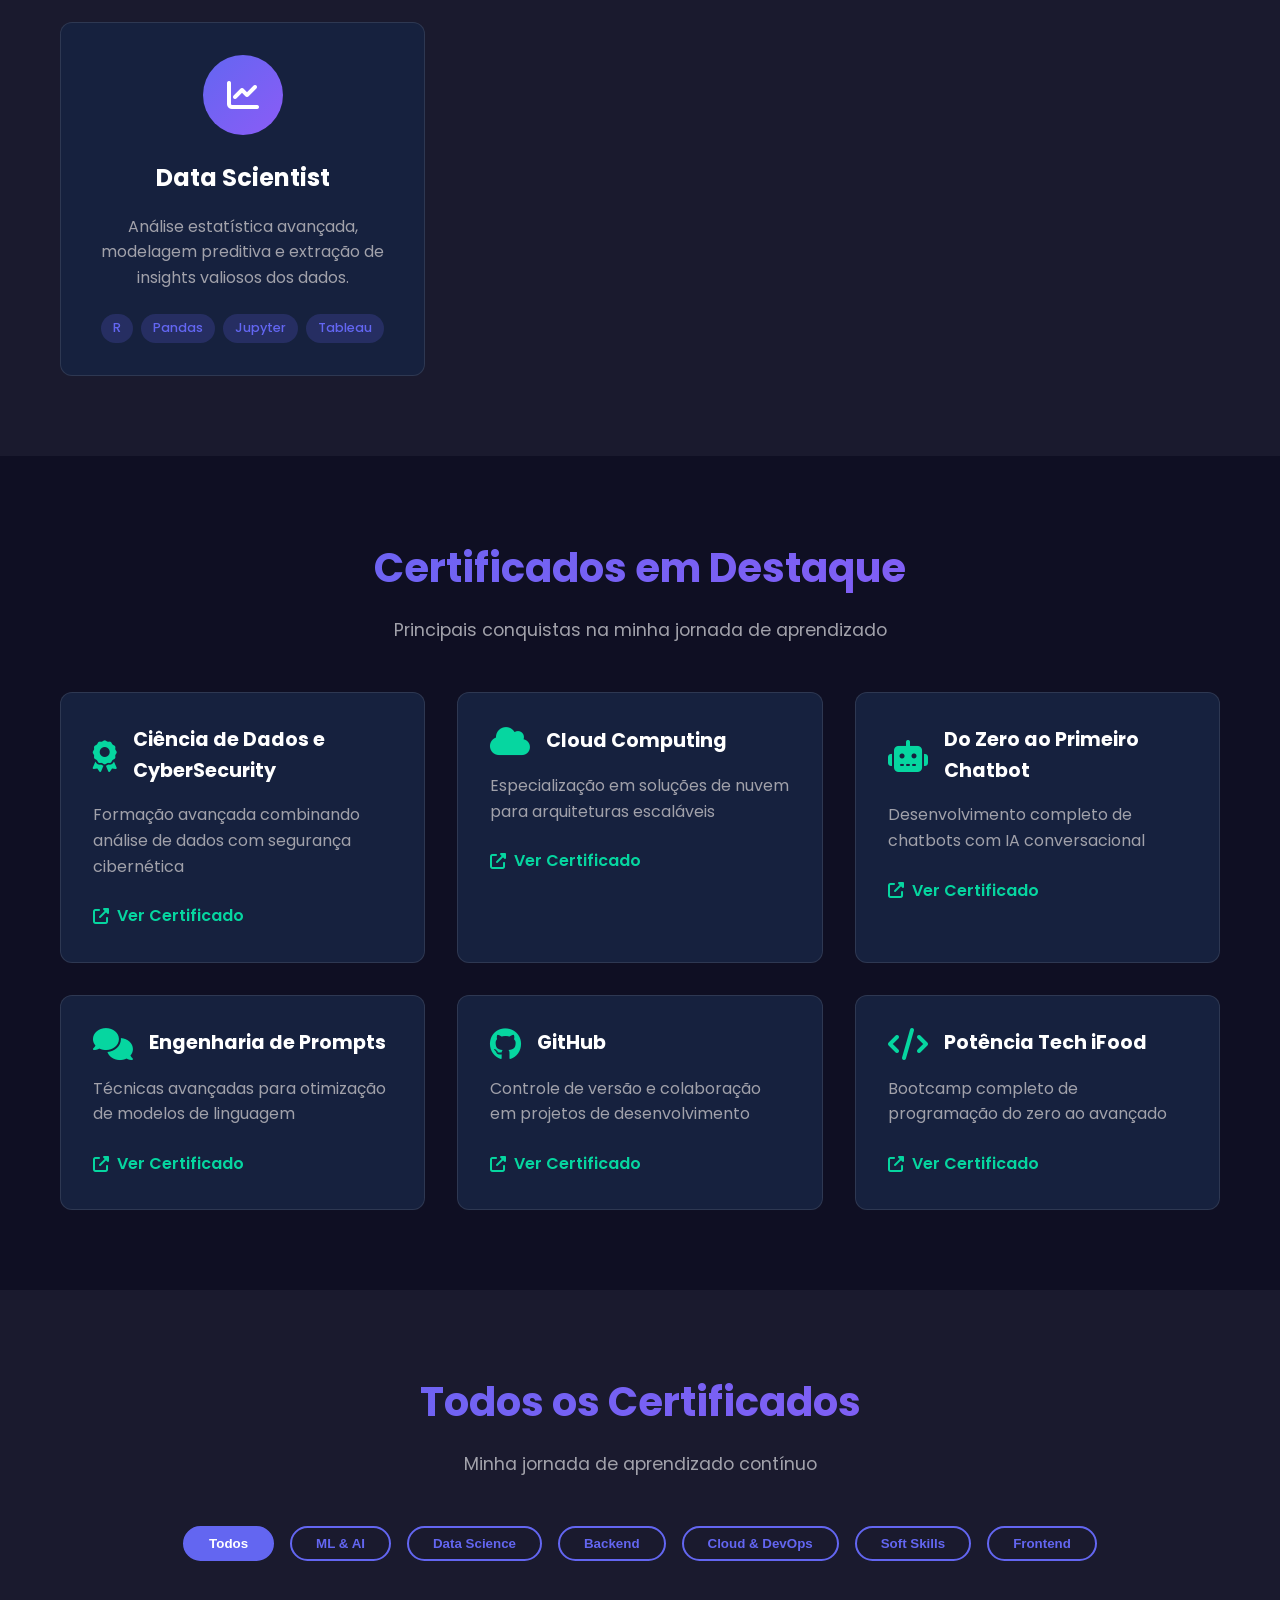
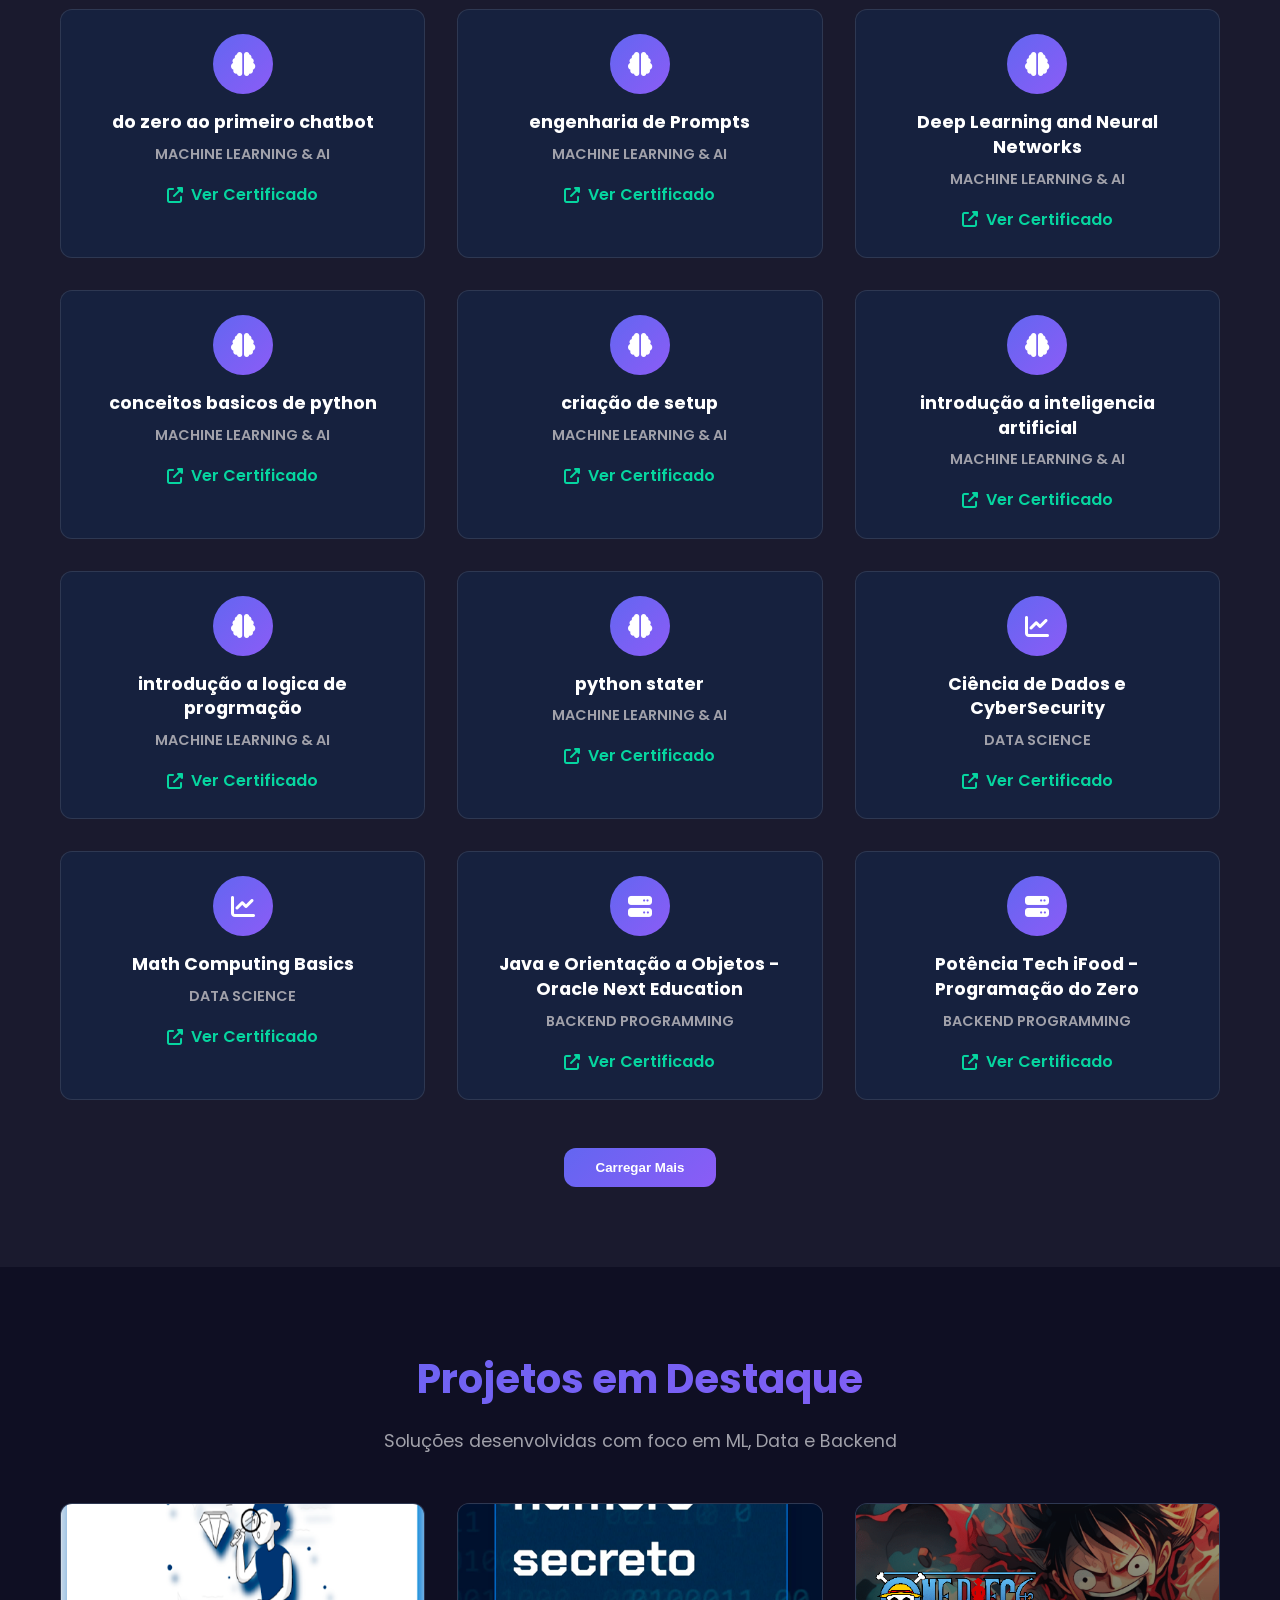
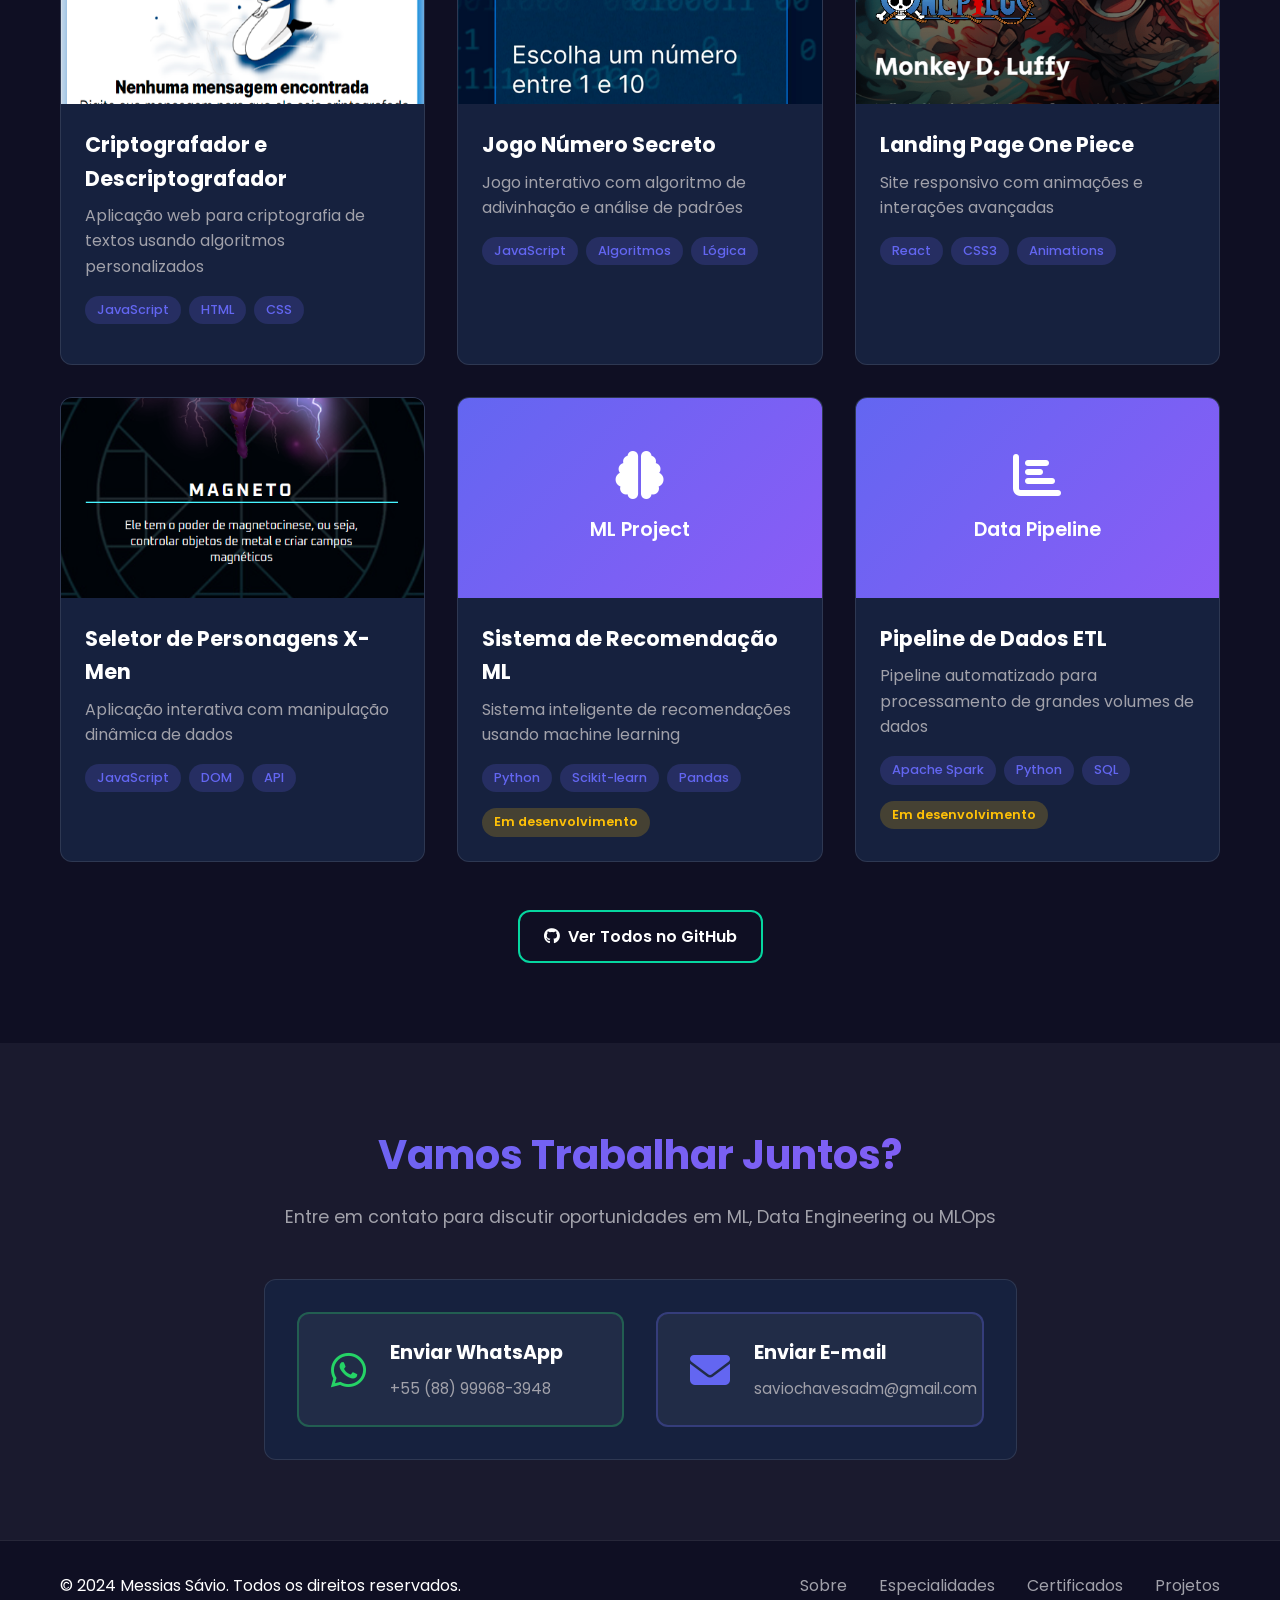
==== commit 9cdb15c5: "feat: redesign contact section to use direct messaging links and improve layout" ====
--- a/portifolio/index.html
+++ b/portifolio/index.html
@@ -471,55 +471,23 @@
         <p class="section-subtitle" data-i18n="contact.subtitle">Entre em contato para discutir oportunidades em ML, Data Engineering ou MLOps</p>
         
         <div class="contato-content">
-          <div class="contato-info">
-            <div class="contato-item">
-              <i class="fas fa-envelope"></i>
-              <div>
-                <h3 data-i18n="contact.email.label">Email</h3>
-                <p>saviochavesadm@gmail.com</p>
-              </div>
-            </div>
-            
-            <div class="contato-item">
-              <i class="fas fa-phone"></i>
-              <div>
-                <h3 data-i18n="contact.whatsapp.label">WhatsApp</h3>
-                <p>+55 (88) 99968-3948</p>
-              </div>
-            </div>
-            
-            <div class="contato-item">
-              <i class="fas fa-map-marker-alt"></i>
-              <div>
-                <h3 data-i18n="contact.location.label">Localização</h3>
-                <p data-i18n="contact.location.value">Brasil - Disponível para trabalho remoto</p>
-              </div>
-            </div>
-          </div>
-
           <div class="contato-form">
-            <form id="contact-form" method="POST">
-              <input type="hidden" name="access_key" value="77c2f7e3-ee49-4cff-8aea-8b3b23d83e2d">
-              <input type="hidden" name="from_name" value="Portfolio Messias Sávio">
-              <input type="hidden" name="subject" value="Novo contato pelo portfolio">
-
-              <div class="form-group">
-                <input type="text" name="name" data-i18n-placeholder="contact.form.name" placeholder="Seu nome completo" required>
-              </div>
-              <div class="form-group">
-                <input type="email" name="email" data-i18n-placeholder="contact.form.email" placeholder="Seu melhor email" required>
-              </div>
-              <div class="form-group">
-                <input type="text" name="subject" data-i18n-placeholder="contact.form.subject" placeholder="Assunto" required>
-              </div>
-              <div class="form-group">
-                <textarea name="message" data-i18n-placeholder="contact.form.message" placeholder="Sua mensagem" rows="5" required></textarea>
-              </div>
-              <button type="submit" class="btn-primary" id="contact-submit-btn">
-                <i class="fas fa-paper-plane"></i>
-                <span data-i18n="contact.form.send">Enviar Mensagem</span>
-              </button>
-            </form>
+            <div class="contact-links">
+              <a href="https://wa.me/5588999683948?text=Olá%20Messias!%20Gostaria%20de%20conversar%20com%20você." target="_blank" class="contact-button whatsapp-btn">
+                <i class="fab fa-whatsapp"></i>
+                <div>
+                  <h3>Enviar WhatsApp</h3>
+                  <p>+55 (88) 99968-3948</p>
+                </div>
+              </a>
+              <a href="mailto:saviochavesadm@gmail.com?subject=Contato%20pelo%20Portfolio&body=Olá%20Messias,%0A%0AGostaria%20de%20conversar%20com%20você." class="contact-button email-btn">
+                <i class="fas fa-envelope"></i>
+                <div>
+                  <h3>Enviar E-mail</h3>
+                  <p>saviochavesadm@gmail.com</p>
+                </div>
+              </a>
+            </div>
           </div>
         </div>
       </div>
--- a/portifolio/src/css/estilos.css
+++ b/portifolio/src/css/estilos.css
@@ -775,10 +775,8 @@
 }
 
 .contato-content {
-    display: grid;
-    grid-template-columns: 1fr 1fr;
-    gap: 4rem;
-    align-items: start;
+    display: flex;
+    justify-content: center;
 }
 
 .contato-item {
@@ -814,6 +812,76 @@
     padding: 2rem;
     border-radius: var(--border-radius);
     border: 1px solid rgba(255, 255, 255, 0.1);
+}
+
+.contact-links {
+    display: flex;
+    gap: 2rem;
+    flex-wrap: wrap;
+    justify-content: center;
+}
+
+.contact-button {
+    display: flex;
+    align-items: center;
+    gap: 1.5rem;
+    padding: 1.5rem 2rem;
+    background: rgba(255, 255, 255, 0.05);
+    border: 2px solid rgba(255, 255, 255, 0.1);
+    border-radius: var(--border-radius);
+    text-decoration: none;
+    color: var(--text-primary);
+    transition: var(--transition);
+    flex: 1;
+    min-width: 250px;
+}
+
+.contact-button:hover {
+    background: rgba(255, 255, 255, 0.1);
+    border-color: var(--accent-color);
+    transform: translateY(-3px);
+    box-shadow: var(--shadow-medium);
+}
+
+.contact-button i {
+    font-size: 2.5rem;
+}
+
+.contact-button h3 {
+    font-size: 1.2rem;
+    margin-bottom: 0.5rem;
+    color: var(--text-primary);
+}
+
+.contact-button p {
+    font-size: 0.95rem;
+    color: var(--text-secondary);
+}
+
+.whatsapp-btn {
+    border-color: rgba(37, 211, 102, 0.3);
+}
+
+.whatsapp-btn:hover {
+    border-color: #25d366;
+    background: rgba(37, 211, 102, 0.1);
+}
+
+.whatsapp-btn i {
+    color: #25d366;
+}
+
+.email-btn {
+    border-color: rgba(99, 102, 241, 0.3);
+}
+
+.email-btn:hover {
+    border-color: var(--primary-color);
+    background: rgba(99, 102, 241, 0.1);
+}
+
+.email-btn i {
+    color: var(--primary-color);
 }
 
 .form-group {
--- a/portifolio/src/css/responsivo.css
+++ b/portifolio/src/css/responsivo.css
@@ -53,11 +53,6 @@
     
     .projetos-grid {
         grid-template-columns: repeat(auto-fit, minmax(300px, 1fr));
-    }
-    
-    .contato-content {
-        grid-template-columns: 1fr;
-        gap: 2rem;
     }
     
     .image-container {
@@ -236,6 +231,15 @@
     .contato-form {
         padding: 1.5rem;
     }
+    
+    .contact-links {
+        flex-direction: column;
+    }
+    
+    .contact-button {
+        flex: 1 1 auto;
+        min-width: 100%;
+    }
 }
 
 /* Extra Small */
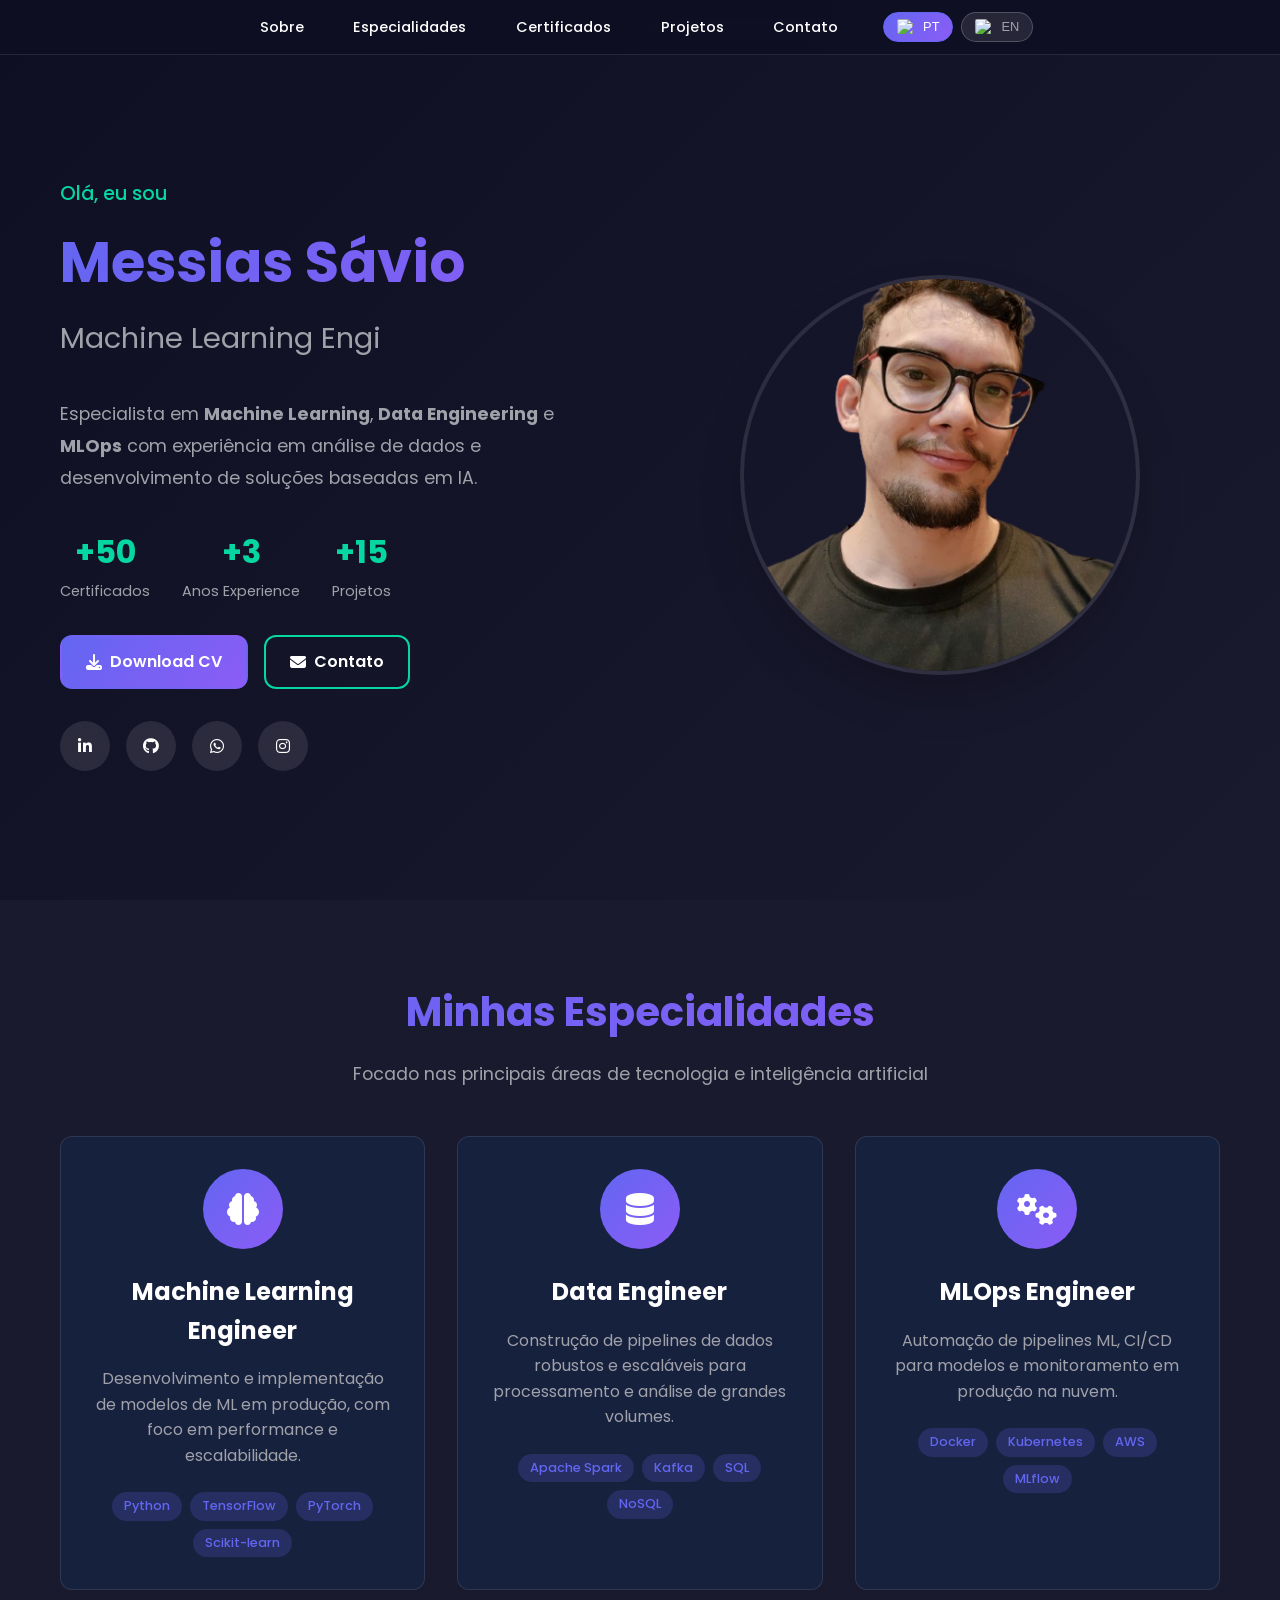
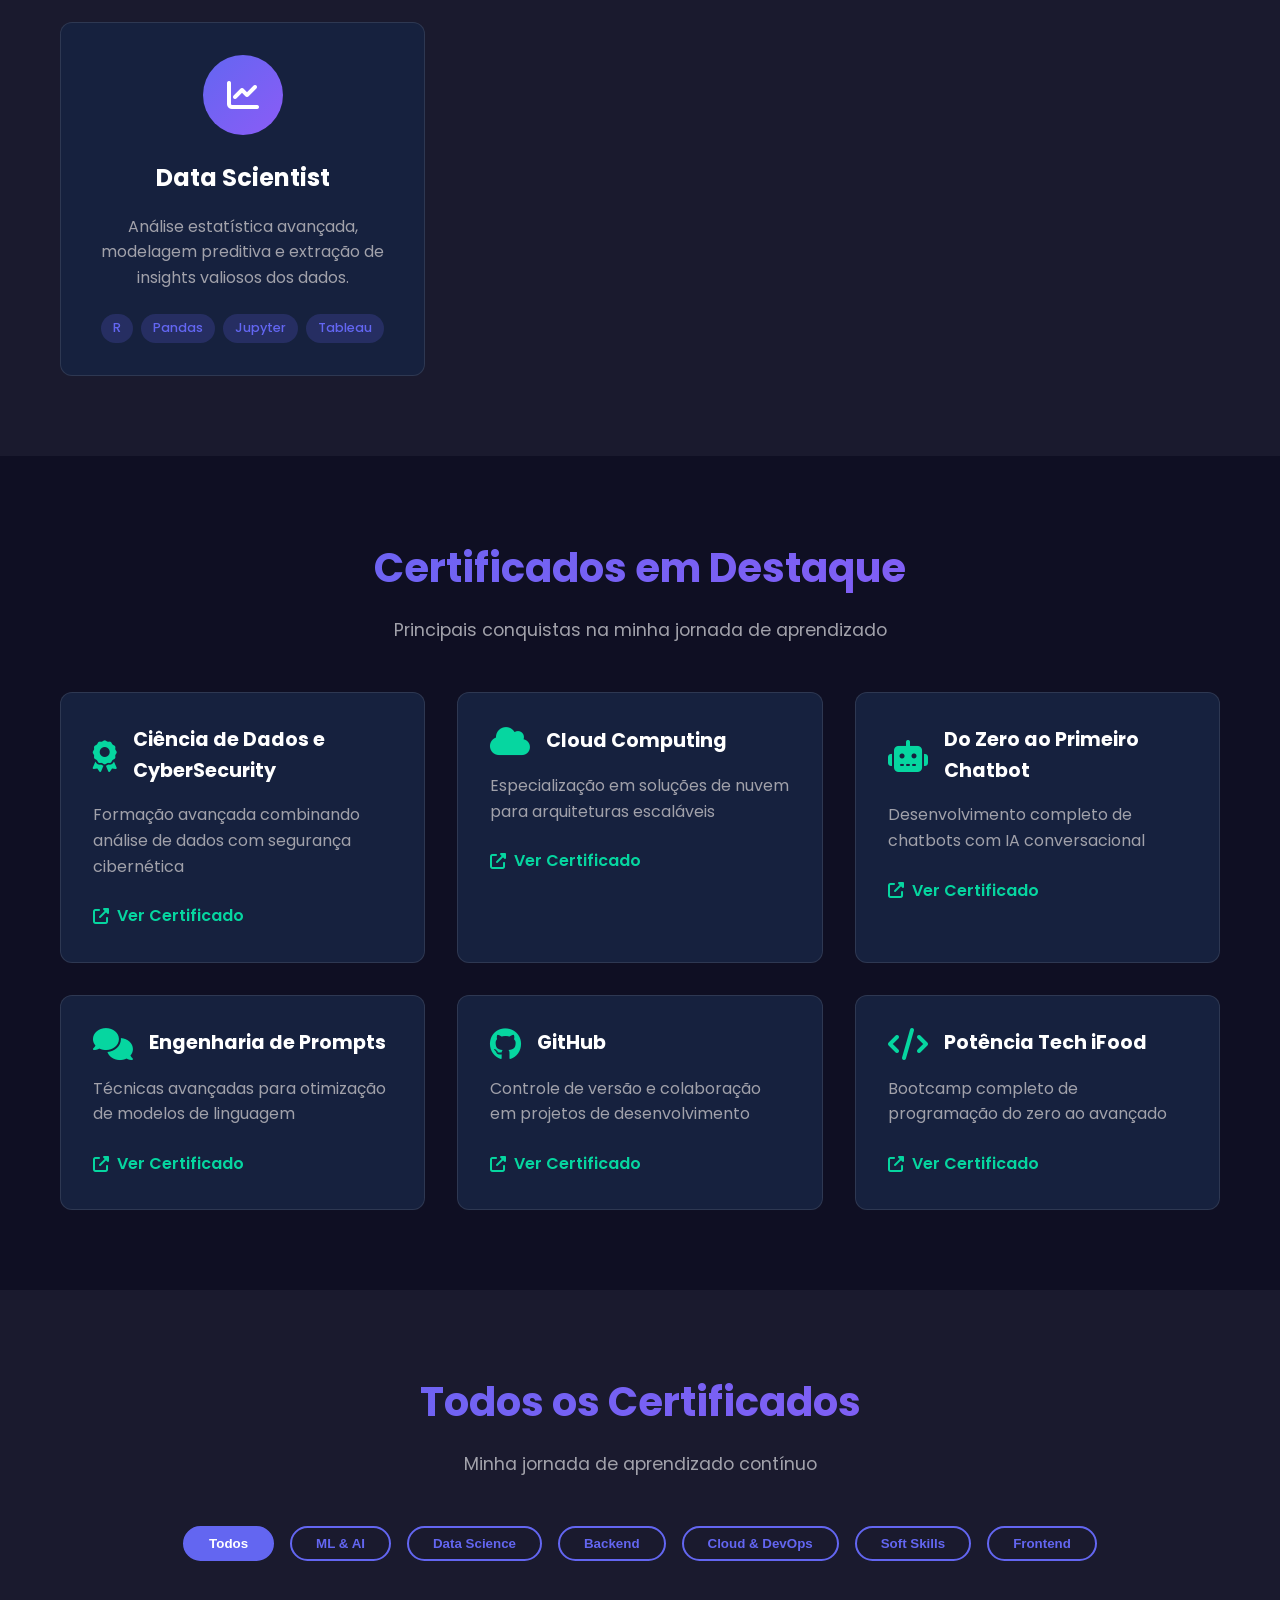
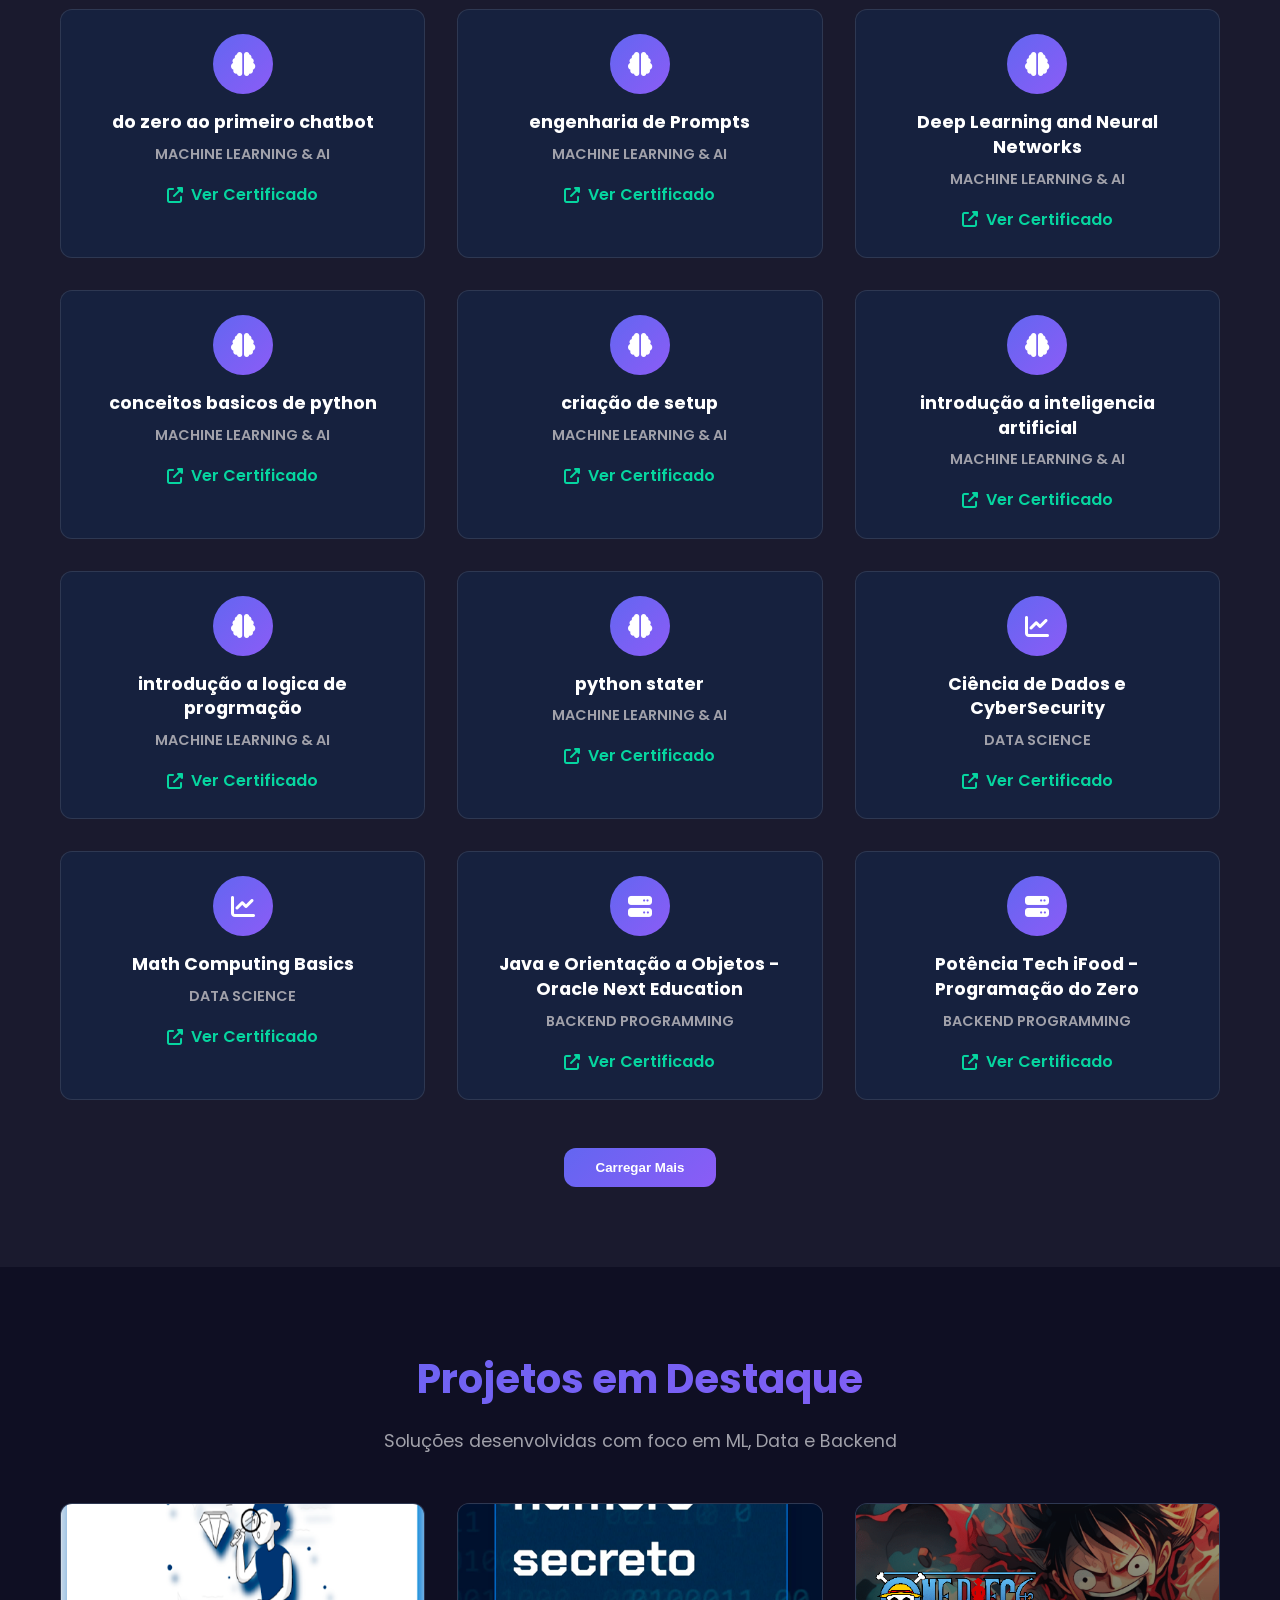
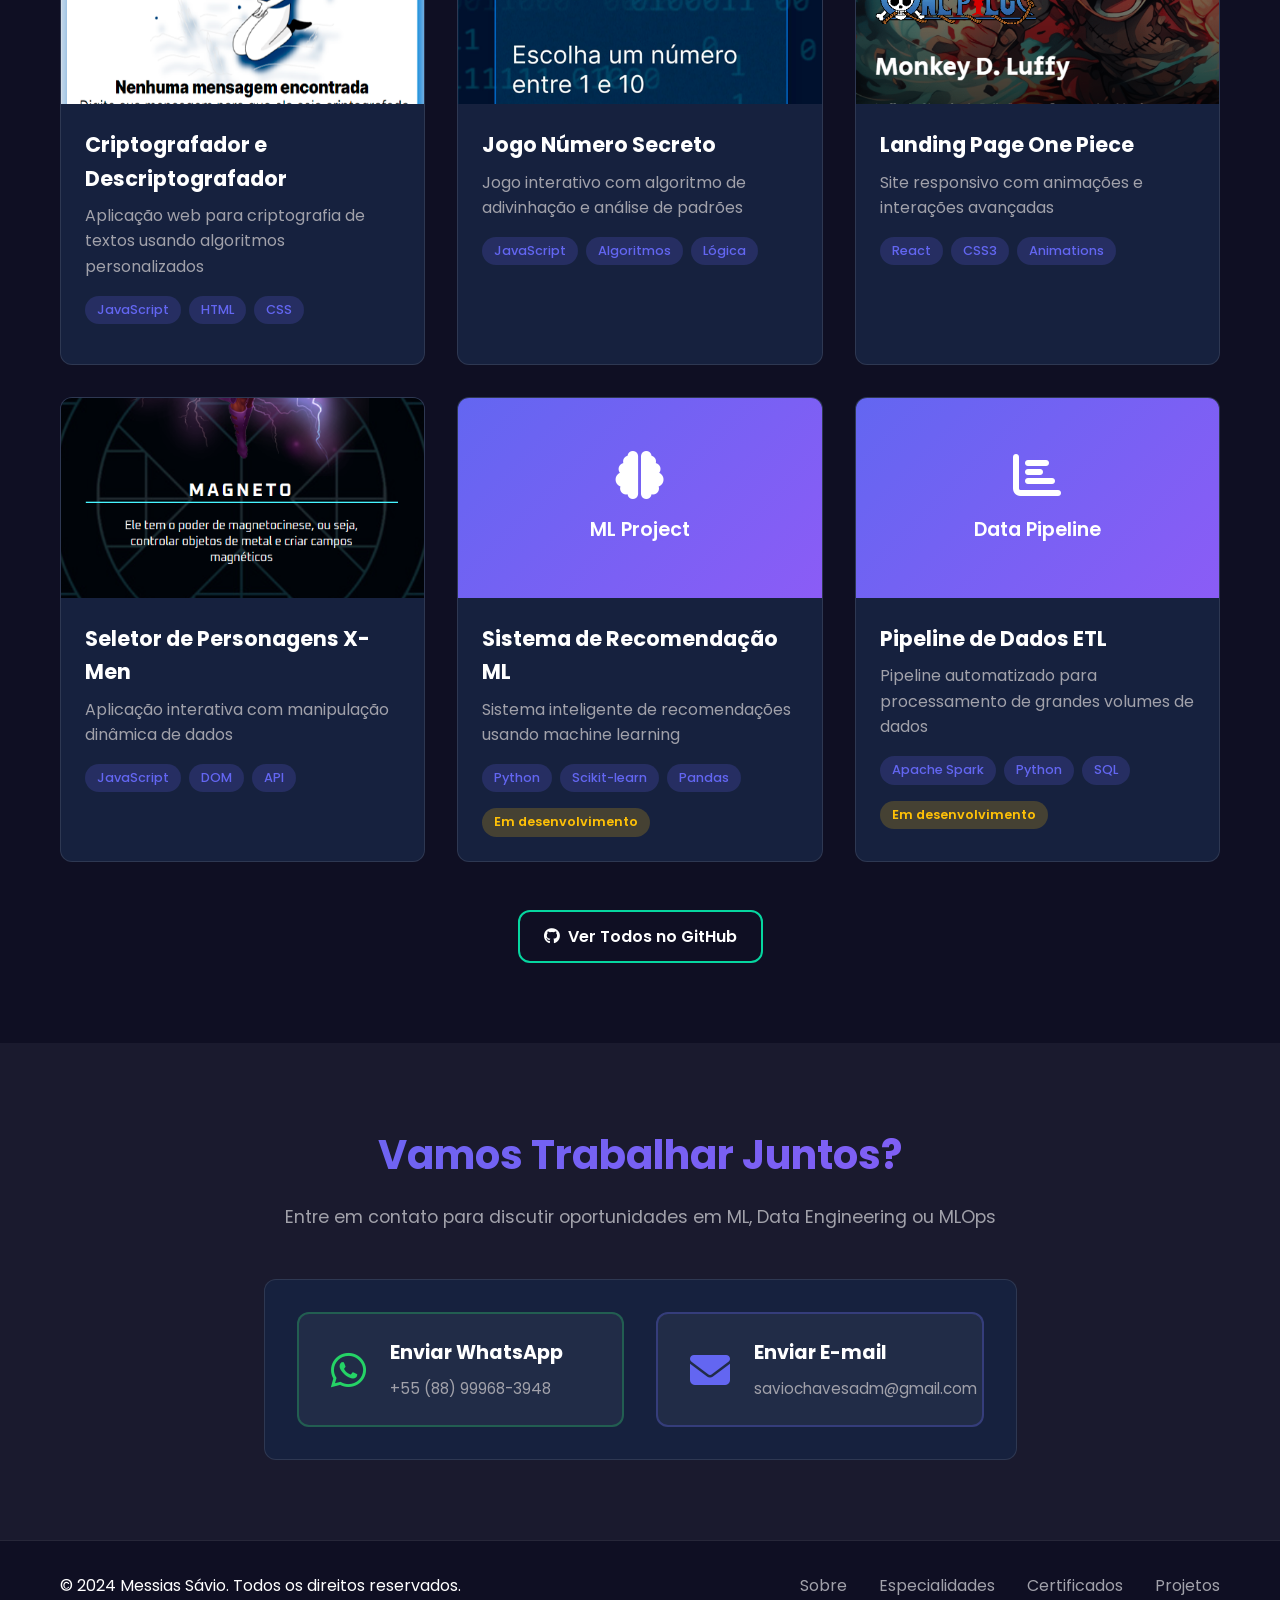
==== commit 3c7b76db: "fix: update hero section statistics formatting for consistency" ====
--- a/portifolio/index.html
+++ b/portifolio/index.html
@@ -74,15 +74,15 @@
           
           <div class="hero-stats">
             <div class="stat">
-              <span class="stat-number">50+</span>
+              <span class="stat-number">+50</span>
               <span class="stat-label" data-i18n="hero.stats.certificates">Certificados</span>
             </div>
             <div class="stat">
-              <span class="stat-number">3+</span>
+              <span class="stat-number">+3</span>
               <span class="stat-label" data-i18n="hero.stats.experience">Anos Experience</span>
             </div>
             <div class="stat">
-              <span class="stat-number">15+</span>
+              <span class="stat-number">+15</span>
               <span class="stat-label" data-i18n="hero.stats.projects">Projetos</span>
             </div>
           </div>
@@ -476,14 +476,14 @@
               <a href="https://wa.me/5588999683948?text=Olá%20Messias!%20Gostaria%20de%20conversar%20com%20você." target="_blank" class="contact-button whatsapp-btn">
                 <i class="fab fa-whatsapp"></i>
                 <div>
-                  <h3>Enviar WhatsApp</h3>
+                  <h3 data-i18n="contact.buttons.whatsapp">Enviar WhatsApp</h3>
                   <p>+55 (88) 99968-3948</p>
                 </div>
               </a>
               <a href="mailto:saviochavesadm@gmail.com?subject=Contato%20pelo%20Portfolio&body=Olá%20Messias,%0A%0AGostaria%20de%20conversar%20com%20você." class="contact-button email-btn">
                 <i class="fas fa-envelope"></i>
                 <div>
-                  <h3>Enviar E-mail</h3>
+                  <h3 data-i18n="contact.buttons.email">Enviar E-mail</h3>
                   <p>saviochavesadm@gmail.com</p>
                 </div>
               </a>
